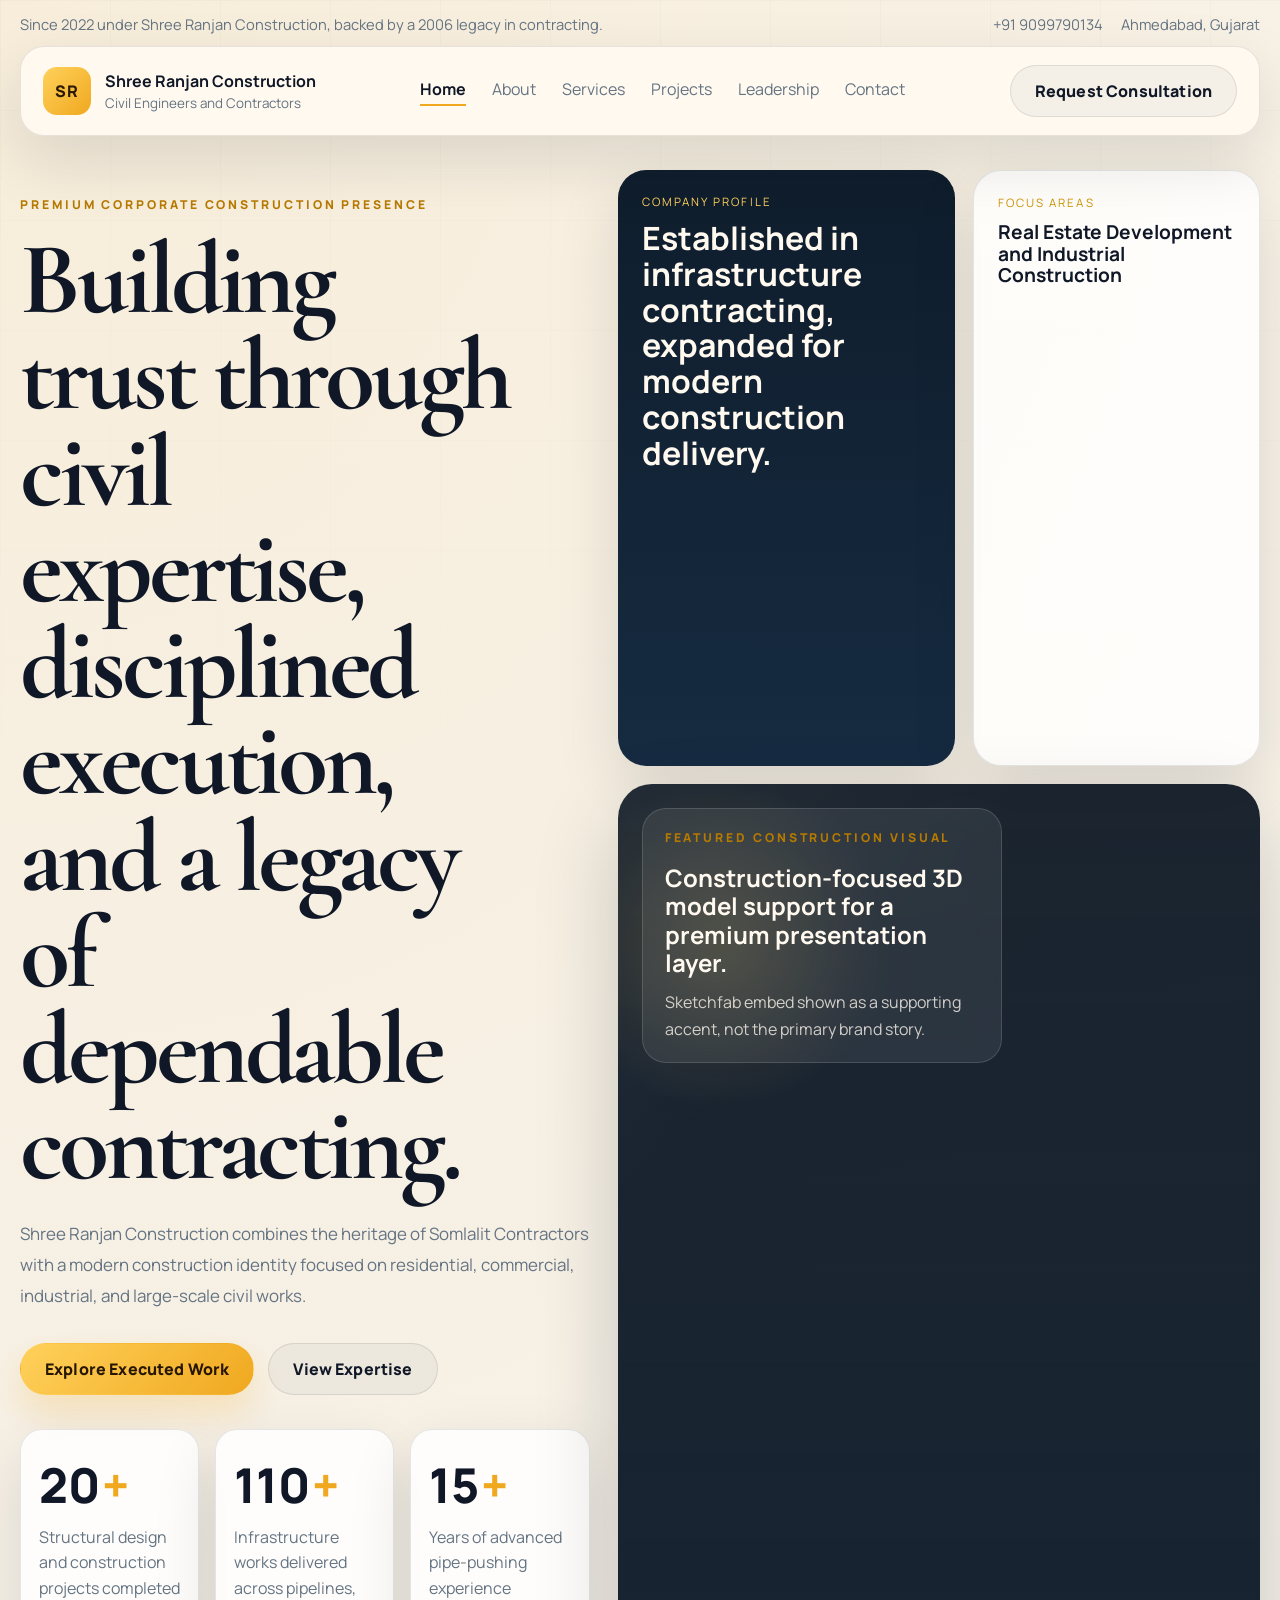
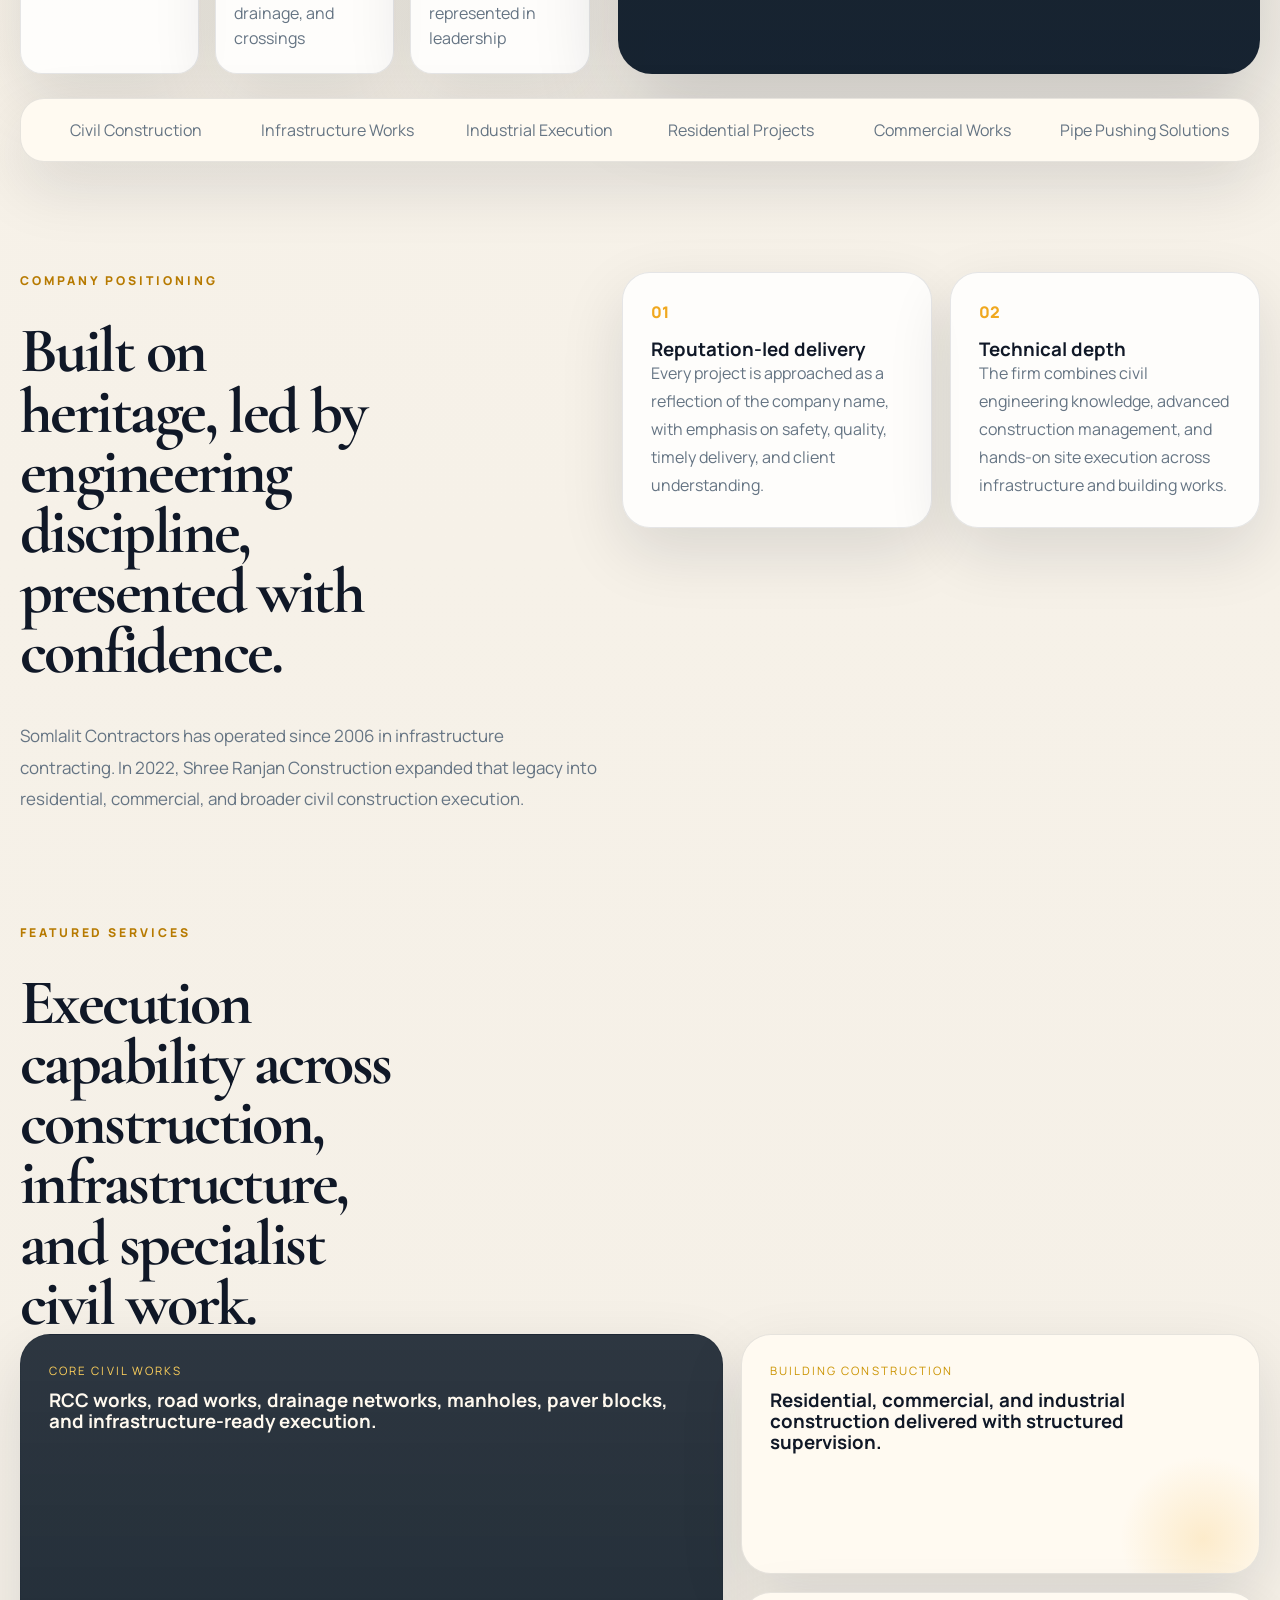
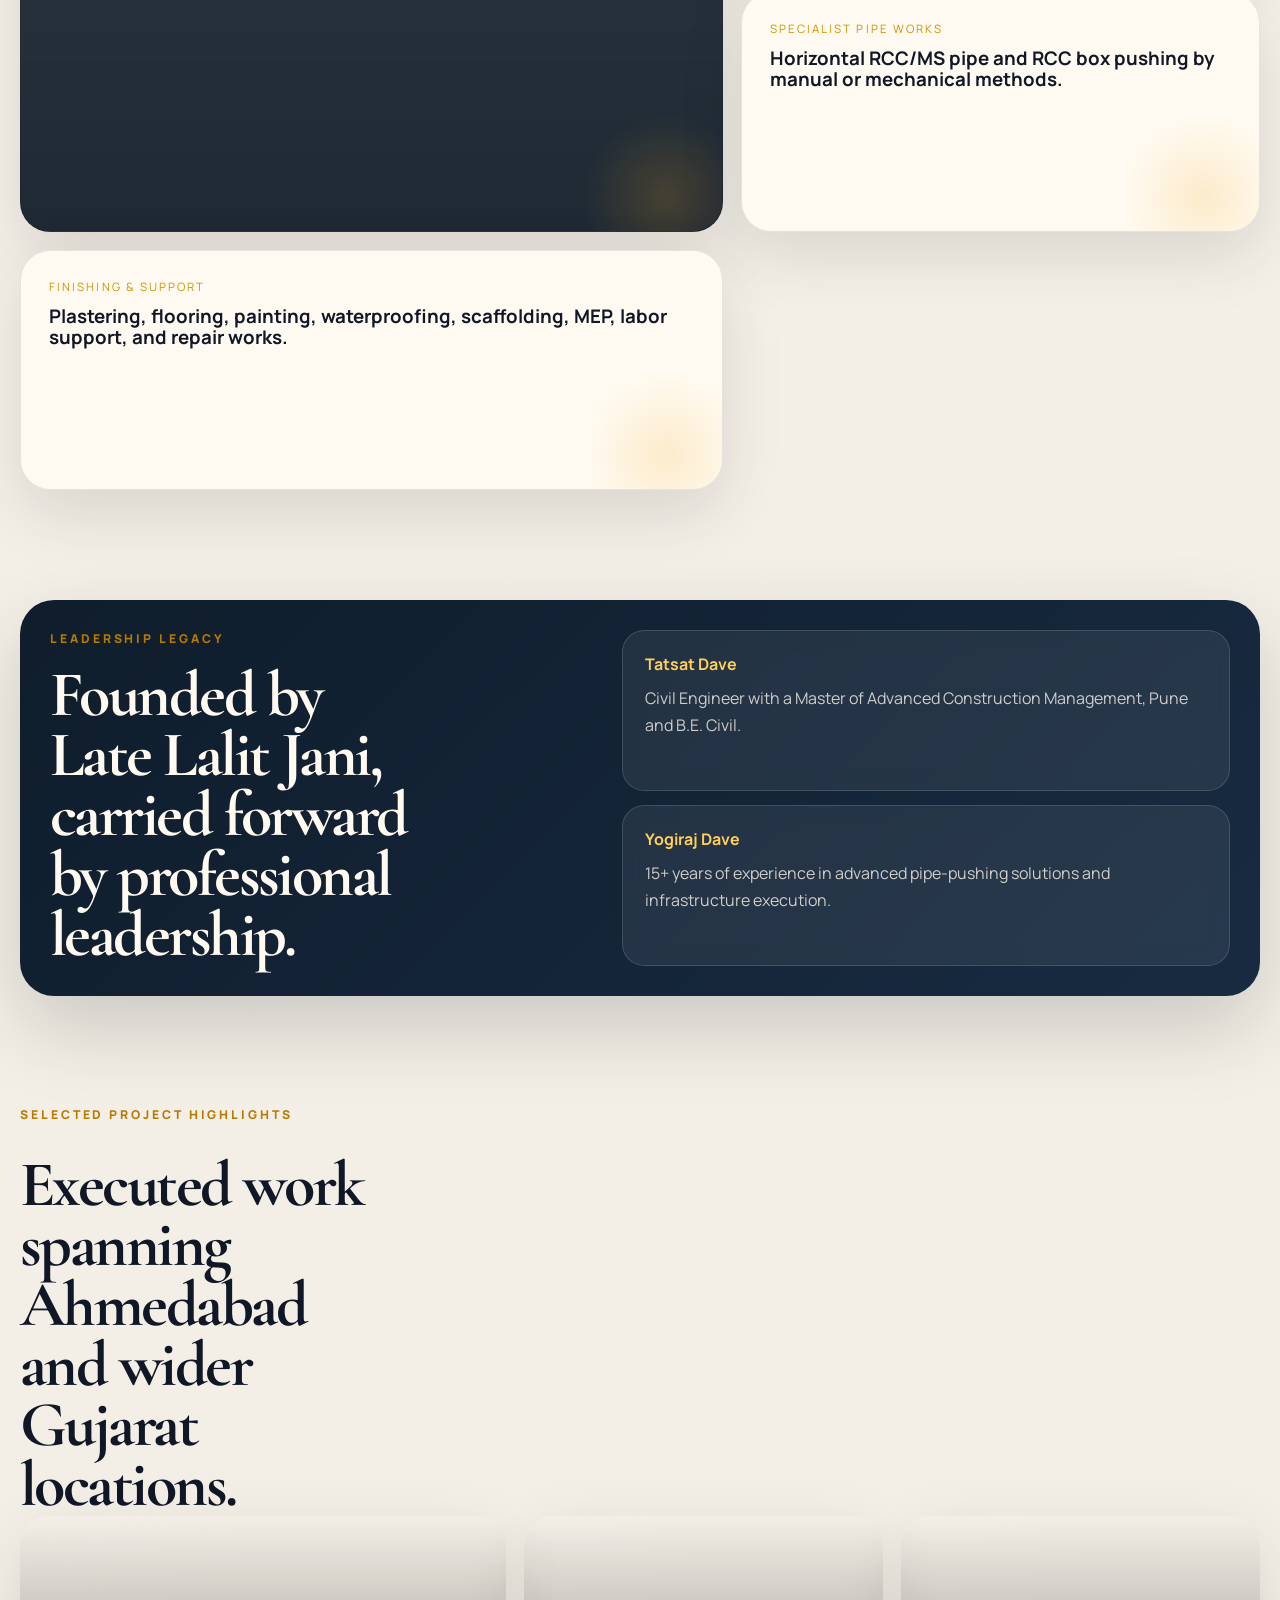
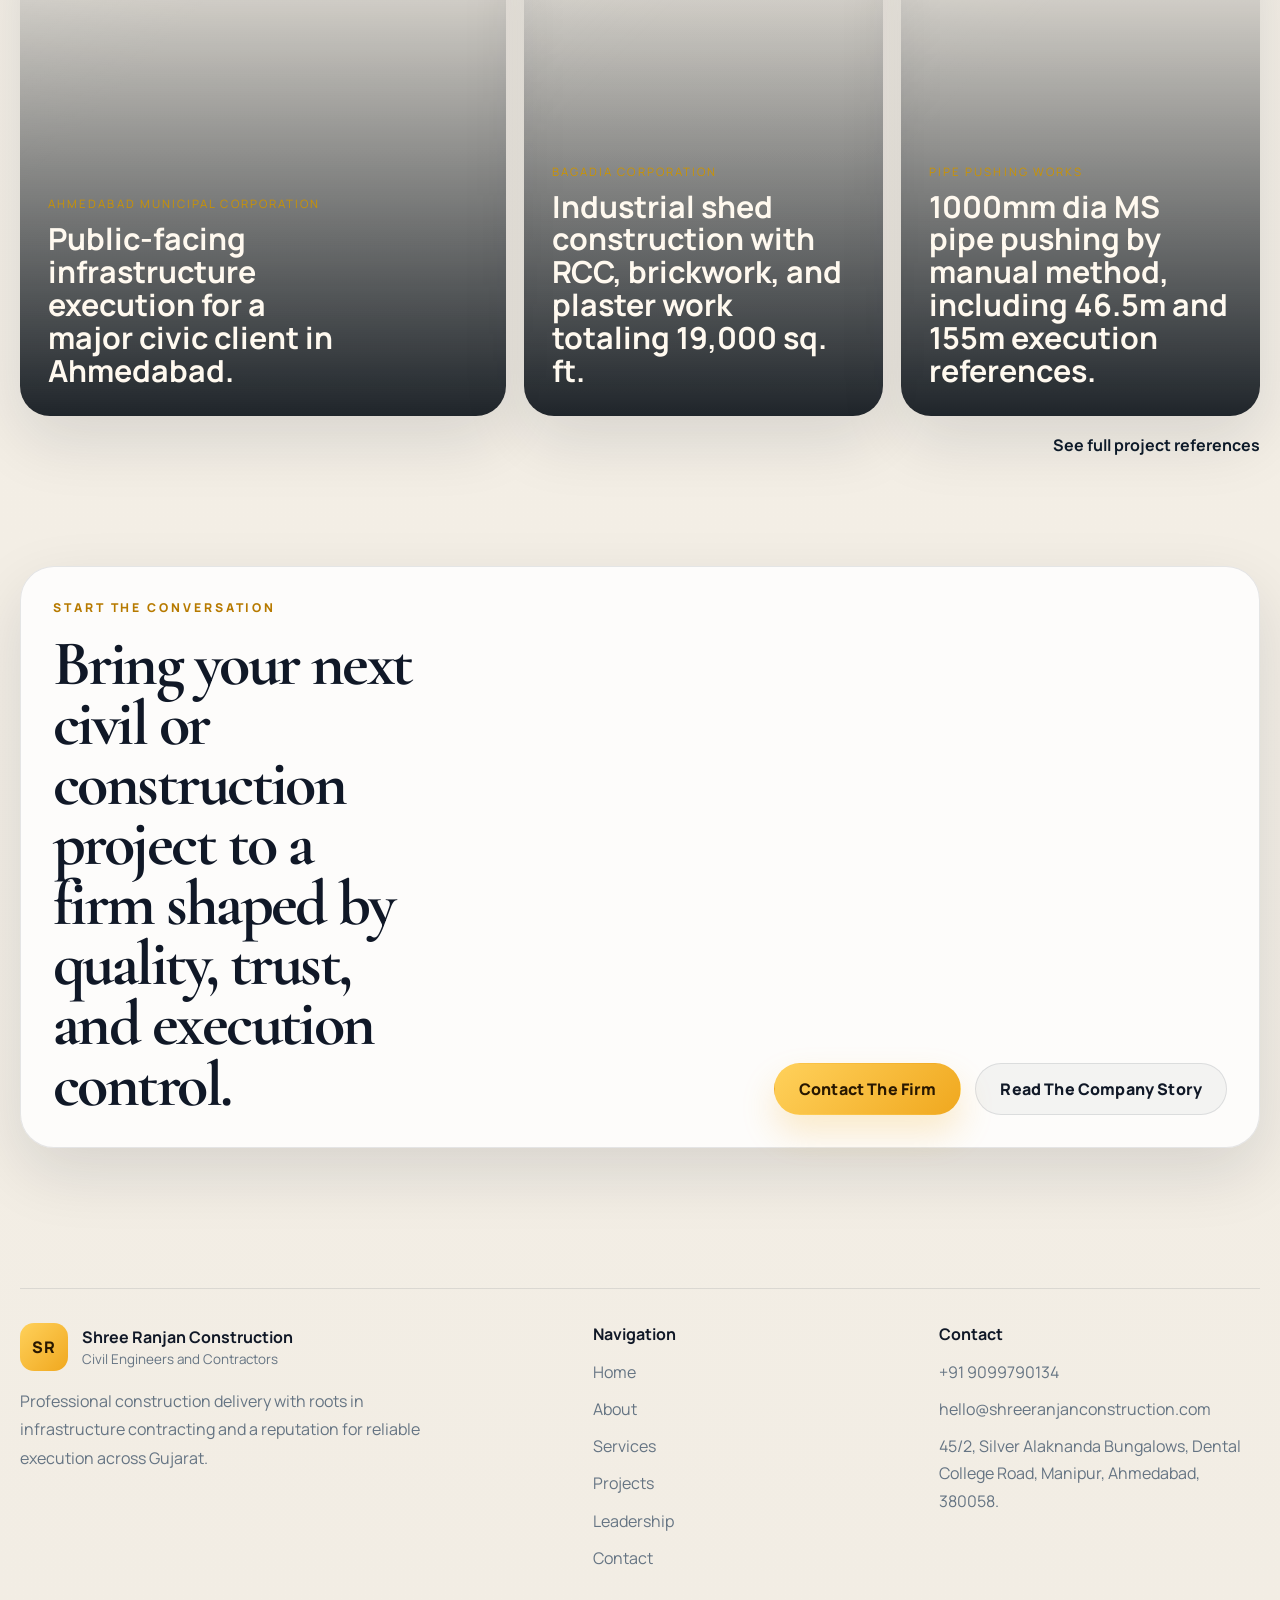
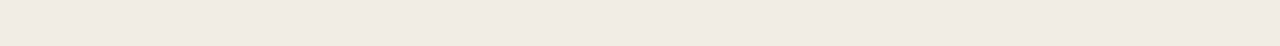
==== index.html @ 6a6f38f8 "first commit" ====
<!DOCTYPE html>
<html lang="en">
  <head>
    <meta charset="UTF-8" />
    <meta name="viewport" content="width=device-width, initial-scale=1.0" />
    <title>Shree Ranjan Construction | Civil Engineers and Contractors</title>
    <meta
      name="description"
      content="Shree Ranjan Construction is a reputation-led civil engineering and contracting firm delivering residential, commercial, industrial, and infrastructure works with quality, discipline, and trust."
    />
    <link rel="preconnect" href="https://fonts.googleapis.com" />
    <link rel="preconnect" href="https://fonts.gstatic.com" crossorigin />
    <link
      href="https://fonts.googleapis.com/css2?family=Manrope:wght@400;500;600;700;800&family=Cormorant+Garamond:wght@500;600;700&display=swap"
      rel="stylesheet"
    />
    <link rel="stylesheet" href="./styles.css" />
  </head>
  <body class="page-home">
    <div class="site-wrap">
      <div class="utility-bar">
        <p>Since 2022 under Shree Ranjan Construction, backed by a 2006 legacy in contracting.</p>
        <div>
          <a href="tel:+919099790134">+91 9099790134</a>
          <span>Ahmedabad, Gujarat</span>
        </div>
      </div>

      <header class="site-header">
        <a class="brand" href="./index.html">
          <span class="brand-mark">SR</span>
          <span class="brand-copy">
            <strong>Shree Ranjan Construction</strong>
            <span>Civil Engineers and Contractors</span>
          </span>
        </a>

        <button class="nav-toggle" type="button" aria-expanded="false" aria-label="Toggle navigation">
          <span></span>
          <span></span>
        </button>

        <nav class="site-nav">
          <a class="is-active" href="./index.html">Home</a>
          <a href="./about.html">About</a>
          <a href="./services.html">Services</a>
          <a href="./projects.html">Projects</a>
          <a href="./leadership.html">Leadership</a>
          <a href="./contact.html">Contact</a>
        </nav>

        <a class="button button-outline desktop-only" href="./contact.html">Request Consultation</a>
      </header>

      <main>
        <section class="hero-home">
          <div class="hero-copy">
            <p class="eyebrow reveal">Premium Corporate Construction Presence</p>
            <h1 class="reveal">
              Building trust through civil expertise, disciplined execution, and
              a legacy of dependable contracting.
            </h1>
            <p class="lead reveal">
              Shree Ranjan Construction combines the heritage of Somlalit
              Contractors with a modern construction identity focused on
              residential, commercial, industrial, and large-scale civil works.
            </p>

            <div class="hero-actions reveal">
              <a class="button" href="./projects.html">Explore Executed Work</a>
              <a class="button button-secondary" href="./services.html">View Expertise</a>
            </div>

            <div class="stat-grid reveal">
              <article>
                <span class="stat-number" data-target="20">0</span>
                <p>Structural design and construction projects completed</p>
              </article>
              <article>
                <span class="stat-number" data-target="110">0</span>
                <p>Infrastructure works delivered across pipelines, drainage, and crossings</p>
              </article>
              <article>
                <span class="stat-number" data-target="15">0</span>
                <p>Years of advanced pipe-pushing experience represented in leadership</p>
              </article>
            </div>
          </div>

          <div class="hero-stage reveal">
            <div class="hero-stage-top">
              <article class="glass-card hero-note">
                <p>Company Profile</p>
                <h2>Established in infrastructure contracting, expanded for modern construction delivery.</h2>
              </article>
              <article class="glass-card mini-note">
                <p>Focus Areas</p>
                <h3>Real Estate Development and Industrial Construction</h3>
              </article>
            </div>

            <div class="model-stage">
              <iframe
                class="model-embed"
                title="Voxel Construction Pack by SHUBBAK on Sketchfab"
                src="https://sketchfab.com/models/6d0e3e64df6b4ccfa4ad1ef0d7c91f0f/embed?autostart=1&ui_infos=0&ui_controls=1&ui_watermark=0"
                loading="lazy"
                allow="autoplay; fullscreen; xr-spatial-tracking"
                allowfullscreen
              ></iframe>

              <div class="model-caption">
                <p class="eyebrow">Featured Construction Visual</p>
                <h3>Construction-focused 3D model support for a premium presentation layer.</h3>
                <span>Sketchfab embed shown as a supporting accent, not the primary brand story.</span>
              </div>
            </div>
          </div>
        </section>

        <section class="marquee-strip reveal">
          <p>Civil Construction</p>
          <p>Infrastructure Works</p>
          <p>Industrial Execution</p>
          <p>Residential Projects</p>
          <p>Commercial Works</p>
          <p>Pipe Pushing Solutions</p>
        </section>

        <section class="section two-column-grid">
          <div class="section-heading reveal">
            <p class="eyebrow">Company Positioning</p>
            <h2>Built on heritage, led by engineering discipline, presented with confidence.</h2>
            <p class="section-copy">
              Somlalit Contractors has operated since 2006 in infrastructure
              contracting. In 2022, Shree Ranjan Construction expanded that
              legacy into residential, commercial, and broader civil
              construction execution.
            </p>
          </div>

          <div class="card-stack">
            <article class="feature-card reveal">
              <span>01</span>
              <h3>Reputation-led delivery</h3>
              <p>
                Every project is approached as a reflection of the company name,
                with emphasis on safety, quality, timely delivery, and client
                understanding.
              </p>
            </article>
            <article class="feature-card reveal">
              <span>02</span>
              <h3>Technical depth</h3>
              <p>
                The firm combines civil engineering knowledge, advanced
                construction management, and hands-on site execution across
                infrastructure and building works.
              </p>
            </article>
          </div>
        </section>

        <section class="section">
          <div class="section-heading reveal">
            <p class="eyebrow">Featured Services</p>
            <h2>Execution capability across construction, infrastructure, and specialist civil work.</h2>
          </div>

          <div class="service-showcase">
            <article class="service-panel service-panel-large reveal">
              <p>Core Civil Works</p>
              <h3>RCC works, road works, drainage networks, manholes, paver blocks, and infrastructure-ready execution.</h3>
            </article>
            <article class="service-panel reveal">
              <p>Building Construction</p>
              <h3>Residential, commercial, and industrial construction delivered with structured supervision.</h3>
            </article>
            <article class="service-panel reveal">
              <p>Specialist Pipe Works</p>
              <h3>Horizontal RCC/MS pipe and RCC box pushing by manual or mechanical methods.</h3>
            </article>
            <article class="service-panel reveal">
              <p>Finishing & Support</p>
              <h3>Plastering, flooring, painting, waterproofing, scaffolding, MEP, labor support, and repair works.</h3>
            </article>
          </div>
        </section>

        <section class="section dark-band">
          <div class="dark-band-inner reveal">
            <div>
              <p class="eyebrow">Leadership Legacy</p>
              <h2>Founded by Late Lalit Jani, carried forward by professional leadership.</h2>
            </div>
            <div class="leadership-capsule">
              <article>
                <strong>Tatsat Dave</strong>
                <span>Civil Engineer with a Master of Advanced Construction Management, Pune and B.E. Civil.</span>
              </article>
              <article>
                <strong>Yogiraj Dave</strong>
                <span>15+ years of experience in advanced pipe-pushing solutions and infrastructure execution.</span>
              </article>
            </div>
          </div>
        </section>

        <section class="section">
          <div class="section-heading reveal">
            <p class="eyebrow">Selected Project Highlights</p>
            <h2>Executed work spanning Ahmedabad and wider Gujarat locations.</h2>
          </div>

          <div class="project-grid">
            <article class="project-card project-card-large reveal">
              <div class="project-copy">
                <p>Ahmedabad Municipal Corporation</p>
                <h3>Public-facing infrastructure execution for a major civic client in Ahmedabad.</h3>
              </div>
            </article>
            <article class="project-card reveal">
              <div class="project-copy">
                <p>Bagadia Corporation</p>
                <h3>Industrial shed construction with RCC, brickwork, and plaster work totaling 19,000 sq. ft.</h3>
              </div>
            </article>
            <article class="project-card reveal">
              <div class="project-copy">
                <p>Pipe Pushing Works</p>
                <h3>1000mm dia MS pipe pushing by manual method, including 46.5m and 155m execution references.</h3>
              </div>
            </article>
          </div>

          <div class="text-link-row reveal">
            <a href="./projects.html">See full project references</a>
          </div>
        </section>

        <section class="section final-cta">
          <div class="cta-panel reveal">
            <div>
              <p class="eyebrow">Start The Conversation</p>
              <h2>Bring your next civil or construction project to a firm shaped by quality, trust, and execution control.</h2>
            </div>
            <div class="cta-actions">
              <a class="button" href="./contact.html">Contact The Firm</a>
              <a class="button button-secondary" href="./about.html">Read The Company Story</a>
            </div>
          </div>
        </section>
      </main>

      <footer class="site-footer">
        <div class="footer-brand">
          <a class="brand" href="./index.html">
            <span class="brand-mark">SR</span>
            <span class="brand-copy">
              <strong>Shree Ranjan Construction</strong>
              <span>Civil Engineers and Contractors</span>
            </span>
          </a>
          <p>
            Professional construction delivery with roots in infrastructure
            contracting and a reputation for reliable execution across Gujarat.
          </p>
        </div>

        <div class="footer-links">
          <div>
            <h3>Navigation</h3>
            <a href="./index.html">Home</a>
            <a href="./about.html">About</a>
            <a href="./services.html">Services</a>
            <a href="./projects.html">Projects</a>
            <a href="./leadership.html">Leadership</a>
            <a href="./contact.html">Contact</a>
          </div>
          <div>
            <h3>Contact</h3>
            <a href="tel:+919099790134">+91 9099790134</a>
            <a href="mailto:hello@shreeranjanconstruction.com">hello@shreeranjanconstruction.com</a>
            <p>45/2, Silver Alaknanda Bungalows, Dental College Road, Manipur, Ahmedabad, 380058.</p>
          </div>
        </div>
      </footer>
    </div>

    <script src="./script.js"></script>
  </body>
</html>
---- styles.css ----
:root {
  --sand: #f4efe6;
  --paper: #fffaf1;
  --navy: #0d1a29;
  --navy-soft: #172b41;
  --ink: #101827;
  --muted: #657483;
  --gold: #f0a81f;
  --gold-soft: #ffd15b;
  --line: rgba(16, 24, 39, 0.1);
  --white-line: rgba(255, 255, 255, 0.14);
  --shadow: 0 24px 64px rgba(13, 26, 41, 0.12);
  --radius-xl: 34px;
  --radius-lg: 26px;
  --radius-md: 20px;
  --max-width: 1280px;
}

* {
  box-sizing: border-box;
}

html {
  scroll-behavior: smooth;
}

body {
  margin: 0;
  font-family: "Manrope", "Avenir Next", "Segoe UI", sans-serif;
  color: var(--ink);
  background:
    radial-gradient(circle at top left, rgba(240, 168, 31, 0.08), transparent 28%),
    linear-gradient(180deg, #f8f3ea 0%, #f2ede4 100%);
}

body::before {
  content: "";
  position: fixed;
  inset: 0;
  background-image:
    linear-gradient(rgba(13, 26, 41, 0.024) 1px, transparent 1px),
    linear-gradient(90deg, rgba(13, 26, 41, 0.024) 1px, transparent 1px);
  background-size: 110px 110px;
  pointer-events: none;
  mask-image: linear-gradient(180deg, rgba(0, 0, 0, 0.82), transparent 92%);
}

a {
  color: inherit;
  text-decoration: none;
}

.site-wrap {
  width: min(calc(100% - 40px), var(--max-width));
  margin: 0 auto;
  padding-bottom: 64px;
}

.utility-bar {
  display: flex;
  align-items: center;
  justify-content: space-between;
  gap: 18px;
  padding: 14px 0 12px;
  color: var(--muted);
  font-size: 0.92rem;
}

.utility-bar p,
.utility-bar span,
.utility-bar a {
  margin: 0;
}

.utility-bar div {
  display: flex;
  gap: 18px;
  flex-wrap: wrap;
}

.site-header {
  position: sticky;
  top: 18px;
  z-index: 20;
  display: flex;
  align-items: center;
  gap: 20px;
  justify-content: space-between;
  padding: 18px 22px;
  border: 1px solid var(--line);
  border-radius: 24px;
  background: rgba(255, 250, 241, 0.9);
  backdrop-filter: blur(18px);
  box-shadow: var(--shadow);
}

.brand {
  display: inline-flex;
  align-items: center;
  gap: 14px;
}

.brand-mark {
  display: grid;
  place-items: center;
  width: 48px;
  height: 48px;
  border-radius: 14px;
  background: linear-gradient(135deg, var(--gold-soft), var(--gold));
  color: #2a1800;
  font-weight: 800;
  letter-spacing: 0.08em;
}

.brand-copy {
  display: flex;
  flex-direction: column;
  gap: 2px;
  color: var(--muted);
  font-size: 0.84rem;
}

.brand-copy strong {
  color: var(--ink);
  font-size: 1rem;
}

.site-nav {
  display: flex;
  align-items: center;
  gap: 26px;
  color: var(--muted);
}

.site-nav a {
  position: relative;
  padding-bottom: 4px;
}

.site-nav a::after {
  content: "";
  position: absolute;
  left: 0;
  bottom: -2px;
  width: 100%;
  height: 2px;
  background: var(--gold);
  transform: scaleX(0);
  transform-origin: left;
  transition: transform 220ms ease;
}

.site-nav a:hover::after,
.site-nav a.is-active::after {
  transform: scaleX(1);
}

.site-nav a.is-active {
  color: var(--ink);
  font-weight: 700;
}

.nav-toggle {
  display: none;
  width: 46px;
  height: 46px;
  padding: 0;
  border: 1px solid var(--line);
  border-radius: 12px;
  background: rgba(13, 26, 41, 0.03);
  align-items: center;
  justify-content: center;
  flex-direction: column;
  gap: 5px;
}

.nav-toggle span {
  width: 18px;
  height: 2px;
  background: var(--ink);
  display: block;
}

.button {
  display: inline-flex;
  align-items: center;
  justify-content: center;
  min-height: 52px;
  padding: 0 24px;
  border-radius: 999px;
  border: 1px solid transparent;
  background: linear-gradient(135deg, var(--gold-soft), var(--gold));
  color: #281700;
  font-weight: 800;
  letter-spacing: 0.01em;
  transition:
    transform 220ms ease,
    box-shadow 220ms ease;
  box-shadow: 0 18px 34px rgba(240, 168, 31, 0.22);
}

.button:hover {
  transform: translateY(-2px);
}

.button-secondary,
.button-outline {
  background: rgba(13, 26, 41, 0.04);
  color: var(--ink);
  border-color: var(--line);
  box-shadow: none;
}

.desktop-only {
  display: inline-flex;
}

.hero-home {
  display: grid;
  grid-template-columns: minmax(0, 0.94fr) minmax(380px, 1.06fr);
  gap: 28px;
  padding-top: 34px;
  align-items: stretch;
}

.hero-copy,
.page-hero {
  padding-top: 26px;
}

.eyebrow {
  margin: 0 0 18px;
  color: #b77a00;
  text-transform: uppercase;
  letter-spacing: 0.24em;
  font-size: 0.76rem;
  font-weight: 800;
}

.hero-copy h1,
.page-hero h1,
.section-heading h2,
.dark-band-inner h2,
.cta-panel h2 {
  margin: 0;
  font-family: "Cormorant Garamond", Georgia, serif;
  line-height: 0.94;
  letter-spacing: -0.04em;
}

.hero-copy h1 {
  max-width: 10ch;
  font-size: clamp(4rem, 8vw, 7rem);
}

.page-hero h1 {
  max-width: 12ch;
  font-size: clamp(3.4rem, 6vw, 5.6rem);
}

.lead,
.section-copy {
  margin: 24px 0 0;
  max-width: 58ch;
  color: var(--muted);
  font-size: 1.06rem;
  line-height: 1.84;
}

.hero-actions,
.cta-actions {
  display: flex;
  gap: 14px;
  flex-wrap: wrap;
  margin-top: 32px;
}

.stat-grid {
  display: grid;
  grid-template-columns: repeat(3, minmax(0, 1fr));
  gap: 16px;
  margin-top: 34px;
}

.stat-grid article,
.feature-card,
.service-category,
.reference-card,
.matrix-card,
.leader-card,
.contact-card,
.overview-panel,
.cta-panel {
  background: rgba(255, 255, 255, 0.82);
  border: 1px solid var(--line);
  box-shadow: var(--shadow);
}

.stat-grid article {
  padding: 22px 18px;
  border-radius: 22px;
}

.stat-number {
  display: inline-flex;
  align-items: baseline;
  font-size: clamp(2rem, 4vw, 3rem);
  font-weight: 800;
}

.stat-number::after {
  content: "+";
  margin-left: 2px;
  color: var(--gold);
}

.stat-grid p {
  margin: 8px 0 0;
  color: var(--muted);
  line-height: 1.58;
}

.hero-stage {
  display: grid;
  gap: 18px;
}

.hero-stage-top {
  display: grid;
  grid-template-columns: minmax(0, 1.08fr) minmax(220px, 0.92fr);
  gap: 18px;
}

.glass-card,
.mini-note {
  padding: 24px;
  border-radius: 28px;
  box-shadow: var(--shadow);
}

.hero-note {
  background: linear-gradient(180deg, #0f1d2c, #162b41);
  color: #fff9ef;
}

.mini-note {
  background: rgba(255, 255, 255, 0.82);
  border: 1px solid var(--line);
}

.glass-card p,
.mini-note p,
.project-copy p,
.service-panel p,
.service-category p,
.reference-card p,
.contact-card p,
.leader-card p {
  margin: 0 0 12px;
  color: #cb9300;
  text-transform: uppercase;
  letter-spacing: 0.18em;
  font-size: 0.72rem;
}

.hero-note p {
  color: var(--gold-soft);
}

.hero-note h2,
.mini-note h3,
.service-panel h3,
.feature-card h3,
.reference-card h3,
.leader-card h3,
.contact-card h3 {
  margin: 0;
  line-height: 1.12;
}

.hero-note h2 {
  font-size: 2rem;
}

.mini-note h3 {
  font-size: 1.2rem;
}

.model-stage {
  position: relative;
  min-height: 620px;
  border-radius: 34px;
  overflow: hidden;
  background:
    linear-gradient(180deg, rgba(8, 19, 31, 0.92), rgba(13, 26, 41, 0.96)),
    url("https://images.unsplash.com/photo-1517581177682-a085bb7ffb15?auto=format&fit=crop&w=1800&q=80");
  background-size: cover;
  background-position: center;
  box-shadow: 0 34px 84px rgba(13, 26, 41, 0.2);
}

.model-stage::before {
  content: "";
  position: absolute;
  inset: 0;
  background:
    radial-gradient(circle at 16% 18%, rgba(255, 209, 91, 0.16), transparent 18%),
    linear-gradient(135deg, rgba(255, 255, 255, 0.04), transparent 28%);
  pointer-events: none;
}

.model-embed {
  position: absolute;
  inset: 0;
  width: 100%;
  height: 100%;
  display: block;
  border: 0;
}

.model-caption {
  position: absolute;
  left: 24px;
  top: 24px;
  z-index: 1;
  max-width: 360px;
  padding: 20px 22px;
  border-radius: 24px;
  background: rgba(255, 255, 255, 0.08);
  border: 1px solid var(--white-line);
  backdrop-filter: blur(12px);
  color: #fff9ef;
}

.model-caption h3 {
  margin: 0;
  font-size: 1.5rem;
  line-height: 1.18;
}

.model-caption span {
  display: block;
  margin-top: 12px;
  color: rgba(255, 249, 239, 0.78);
  line-height: 1.65;
}

.marquee-strip {
  display: grid;
  grid-template-columns: repeat(6, minmax(0, 1fr));
  gap: 16px;
  margin-top: 24px;
  padding: 20px 22px;
  background: var(--paper);
  border: 1px solid var(--line);
  border-radius: 24px;
  box-shadow: var(--shadow);
}

.marquee-strip p {
  margin: 0;
  color: var(--muted);
  text-align: center;
  white-space: nowrap;
}

.section {
  padding-top: 110px;
}

.two-column-grid,
.split-section {
  display: grid;
  grid-template-columns: minmax(0, 0.95fr) minmax(0, 1.05fr);
  gap: 24px;
  align-items: start;
}

.section-heading {
  display: grid;
  gap: 14px;
}

.section-heading h2,
.dark-band-inner h2,
.cta-panel h2 {
  max-width: 12ch;
  font-size: clamp(2.9rem, 5vw, 5rem);
}

.card-stack,
.value-grid,
.service-showcase,
.reference-grid,
.matrix-grid,
.leadership-grid,
.contact-grid {
  display: grid;
  gap: 18px;
}

.card-stack {
  grid-template-columns: repeat(2, minmax(0, 1fr));
}

.feature-card {
  padding: 28px;
  border-radius: 28px;
}

.feature-card span {
  display: inline-flex;
  margin-bottom: 16px;
  color: var(--gold);
  font-weight: 800;
}

.feature-card p,
.leader-card span,
.contact-card span,
.reference-card span,
.matrix-card span {
  margin: 0;
  color: var(--muted);
  line-height: 1.74;
}

.service-showcase {
  grid-template-columns: 1.15fr 0.85fr;
}

.service-panel {
  min-height: 240px;
  padding: 28px;
  border-radius: 30px;
  position: relative;
  overflow: hidden;
  background: var(--paper);
  border: 1px solid var(--line);
  box-shadow: var(--shadow);
}

.service-panel::before {
  content: "";
  position: absolute;
  inset: auto -34px -56px auto;
  width: 180px;
  height: 180px;
  border-radius: 50%;
  background: radial-gradient(circle, rgba(240, 168, 31, 0.18), transparent 65%);
}

.service-panel-large {
  min-height: 320px;
  background:
    linear-gradient(180deg, rgba(12, 24, 37, 0.86), rgba(12, 24, 37, 0.92)),
    url("https://images.unsplash.com/photo-1541976590-713941681591?auto=format&fit=crop&w=1600&q=80");
  background-size: cover;
  background-position: center;
  color: #fff9ef;
  grid-row: span 2;
}

.service-panel-large p {
  color: var(--gold-soft);
}

.service-panel-large h3 {
  color: #fff9ef;
}

.dark-band {
  position: relative;
}

.dark-band-inner {
  display: grid;
  grid-template-columns: minmax(0, 0.95fr) minmax(0, 1.05fr);
  gap: 22px;
  padding: 30px;
  border-radius: 34px;
  background:
    linear-gradient(135deg, #0f1d2c, #182b41),
    radial-gradient(circle at 20% 20%, rgba(255, 209, 91, 0.12), transparent 22%);
  color: #fff9ef;
  box-shadow: 0 32px 80px rgba(13, 26, 41, 0.18);
}

.leadership-capsule {
  display: grid;
  gap: 14px;
}

.leadership-capsule article {
  padding: 22px;
  border-radius: 22px;
  background: rgba(255, 255, 255, 0.07);
  border: 1px solid var(--white-line);
  backdrop-filter: blur(10px);
}

.leadership-capsule strong {
  display: block;
  margin-bottom: 10px;
  color: var(--gold-soft);
}

.leadership-capsule span {
  color: rgba(255, 249, 239, 0.78);
  line-height: 1.72;
}

.project-grid {
  display: grid;
  grid-template-columns: 1.15fr 0.85fr 0.85fr;
  gap: 18px;
}

.project-card {
  position: relative;
  min-height: 500px;
  padding: 28px;
  display: flex;
  align-items: end;
  border-radius: 30px;
  overflow: hidden;
  isolation: isolate;
  box-shadow: var(--shadow);
}

.project-card::before {
  content: "";
  position: absolute;
  inset: 0;
  background:
    linear-gradient(180deg, transparent, rgba(8, 15, 22, 0.9)),
    linear-gradient(135deg, rgba(255, 255, 255, 0.08), transparent 28%);
  z-index: -1;
}

.project-card::after {
  content: "";
  position: absolute;
  inset: 0;
  background-size: cover;
  background-position: center;
  transform: scale(1.05);
  transition: transform 500ms ease;
  z-index: -2;
}

.project-card:hover::after {
  transform: scale(1.12);
}

.project-card-large::after {
  background-image: url("https://images.unsplash.com/photo-1511818966892-d7d671e672a2?auto=format&fit=crop&w=1400&q=80");
}

.project-grid article:nth-child(2)::after {
  background-image: url("https://images.unsplash.com/photo-1541888946425-d81bb19240f5?auto=format&fit=crop&w=1200&q=80");
}

.project-grid article:nth-child(3)::after {
  background-image: url("https://images.unsplash.com/photo-1504307651254-35680f356dfd?auto=format&fit=crop&w=1200&q=80");
}

.project-copy h3 {
  margin: 0;
  max-width: 15ch;
  color: #fff9ef;
  font-size: 1.9rem;
  line-height: 1.08;
}

.text-link-row {
  display: flex;
  justify-content: flex-end;
  margin-top: 18px;
}

.text-link-row a {
  color: var(--navy);
  font-weight: 700;
}

.final-cta {
  padding-bottom: 30px;
}

.cta-panel {
  display: flex;
  align-items: end;
  justify-content: space-between;
  gap: 24px;
  padding: 32px;
  border-radius: 34px;
}

.page-hero {
  padding-top: 42px;
}

.overview-panel {
  display: grid;
  gap: 16px;
  padding: 28px;
  border-radius: 28px;
}

.overview-panel article {
  padding: 18px 0;
  border-top: 1px solid var(--line);
}

.overview-panel article:first-child {
  border-top: 0;
  padding-top: 0;
}

.overview-panel strong,
.matrix-card strong {
  display: block;
  margin-bottom: 8px;
  color: var(--navy);
  font-size: 1.05rem;
}

.value-grid,
.service-category-grid,
.reference-grid,
.matrix-grid {
  grid-template-columns: repeat(2, minmax(0, 1fr));
}

.service-category {
  padding: 28px;
  border-radius: 28px;
}

.service-category ul,
.leader-card ul {
  margin: 0;
  padding-left: 18px;
  color: var(--muted);
  line-height: 1.8;
}

.reference-card,
.matrix-card,
.leader-card,
.contact-card {
  padding: 26px;
  border-radius: 26px;
}

.leader-card ul {
  margin-top: 14px;
}

.leader-card span {
  display: block;
  margin-bottom: 10px;
}

.contact-grid {
  grid-template-columns: repeat(3, minmax(0, 1fr));
}

.contact-card h3 a {
  color: var(--navy);
}

.site-footer {
  display: grid;
  grid-template-columns: minmax(0, 0.9fr) minmax(0, 1.1fr);
  gap: 28px;
  margin-top: 110px;
  padding: 34px 0 0;
  border-top: 1px solid var(--line);
}

.footer-brand p {
  max-width: 44ch;
  color: var(--muted);
  line-height: 1.78;
}

.footer-links {
  display: grid;
  grid-template-columns: repeat(2, minmax(0, 1fr));
  gap: 24px;
}

.footer-links h3 {
  margin: 0 0 14px;
  font-size: 1rem;
}

.footer-links a,
.footer-links p {
  display: block;
  margin: 0 0 10px;
  color: var(--muted);
  line-height: 1.7;
}

.reveal {
  opacity: 0;
  transform: translateY(34px);
  transition:
    opacity 700ms ease,
    transform 700ms ease;
}

.reveal.is-visible {
  opacity: 1;
  transform: translateY(0);
}

.glass-card,
.stat-grid article,
.feature-card,
.service-panel,
.reference-card,
.matrix-card,
.leader-card,
.contact-card,
.cta-panel,
.service-category,
.overview-panel {
  transition:
    transform 260ms ease,
    border-color 260ms ease,
    box-shadow 260ms ease;
}

.glass-card:hover,
.stat-grid article:hover,
.feature-card:hover,
.service-panel:hover,
.reference-card:hover,
.matrix-card:hover,
.leader-card:hover,
.contact-card:hover,
.cta-panel:hover,
.service-category:hover,
.overview-panel:hover {
  transform: translateY(-6px);
}

@media (max-width: 1180px) {
  .hero-home,
  .two-column-grid,
  .split-section,
  .dark-band-inner,
  .site-footer,
  .project-grid,
  .service-showcase,
  .card-stack,
  .contact-grid,
  .value-grid,
  .service-category-grid,
  .reference-grid,
  .matrix-grid {
    grid-template-columns: 1fr;
  }

  .project-card,
  .service-panel-large {
    min-height: 320px;
  }

  .stat-grid {
    grid-template-columns: 1fr;
  }
}

@media (max-width: 900px) {
  .site-wrap {
    width: min(calc(100% - 24px), var(--max-width));
  }

  .utility-bar {
    flex-direction: column;
    align-items: flex-start;
  }

  .site-header {
    flex-wrap: wrap;
  }

  .nav-toggle {
    display: inline-flex;
    margin-left: auto;
  }

  .desktop-only {
    display: none;
  }

  .site-nav {
    display: none;
    width: 100%;
    order: 4;
    flex-direction: column;
    align-items: flex-start;
    padding-top: 12px;
  }

  .site-header.is-open .site-nav {
    display: flex;
  }

  .hero-copy h1,
  .page-hero h1 {
    max-width: 100%;
    font-size: clamp(3.2rem, 14vw, 5.4rem);
  }

  .hero-actions,
  .cta-actions {
    flex-direction: column;
    align-items: stretch;
  }

  .model-stage {
    min-height: 460px;
  }

  .model-caption {
    max-width: none;
    right: 24px;
  }

  .marquee-strip {
    grid-template-columns: repeat(2, minmax(0, 1fr));
  }

  .cta-panel {
    flex-direction: column;
    align-items: stretch;
  }

  .footer-links {
    grid-template-columns: 1fr;
  }
}

@media (prefers-reduced-motion: reduce) {
  html {
    scroll-behavior: auto;
  }

  *,
  *::before,
  *::after {
    animation: none !important;
    transition: none !important;
  }

  .reveal {
    opacity: 1;
    transform: none;
  }
}
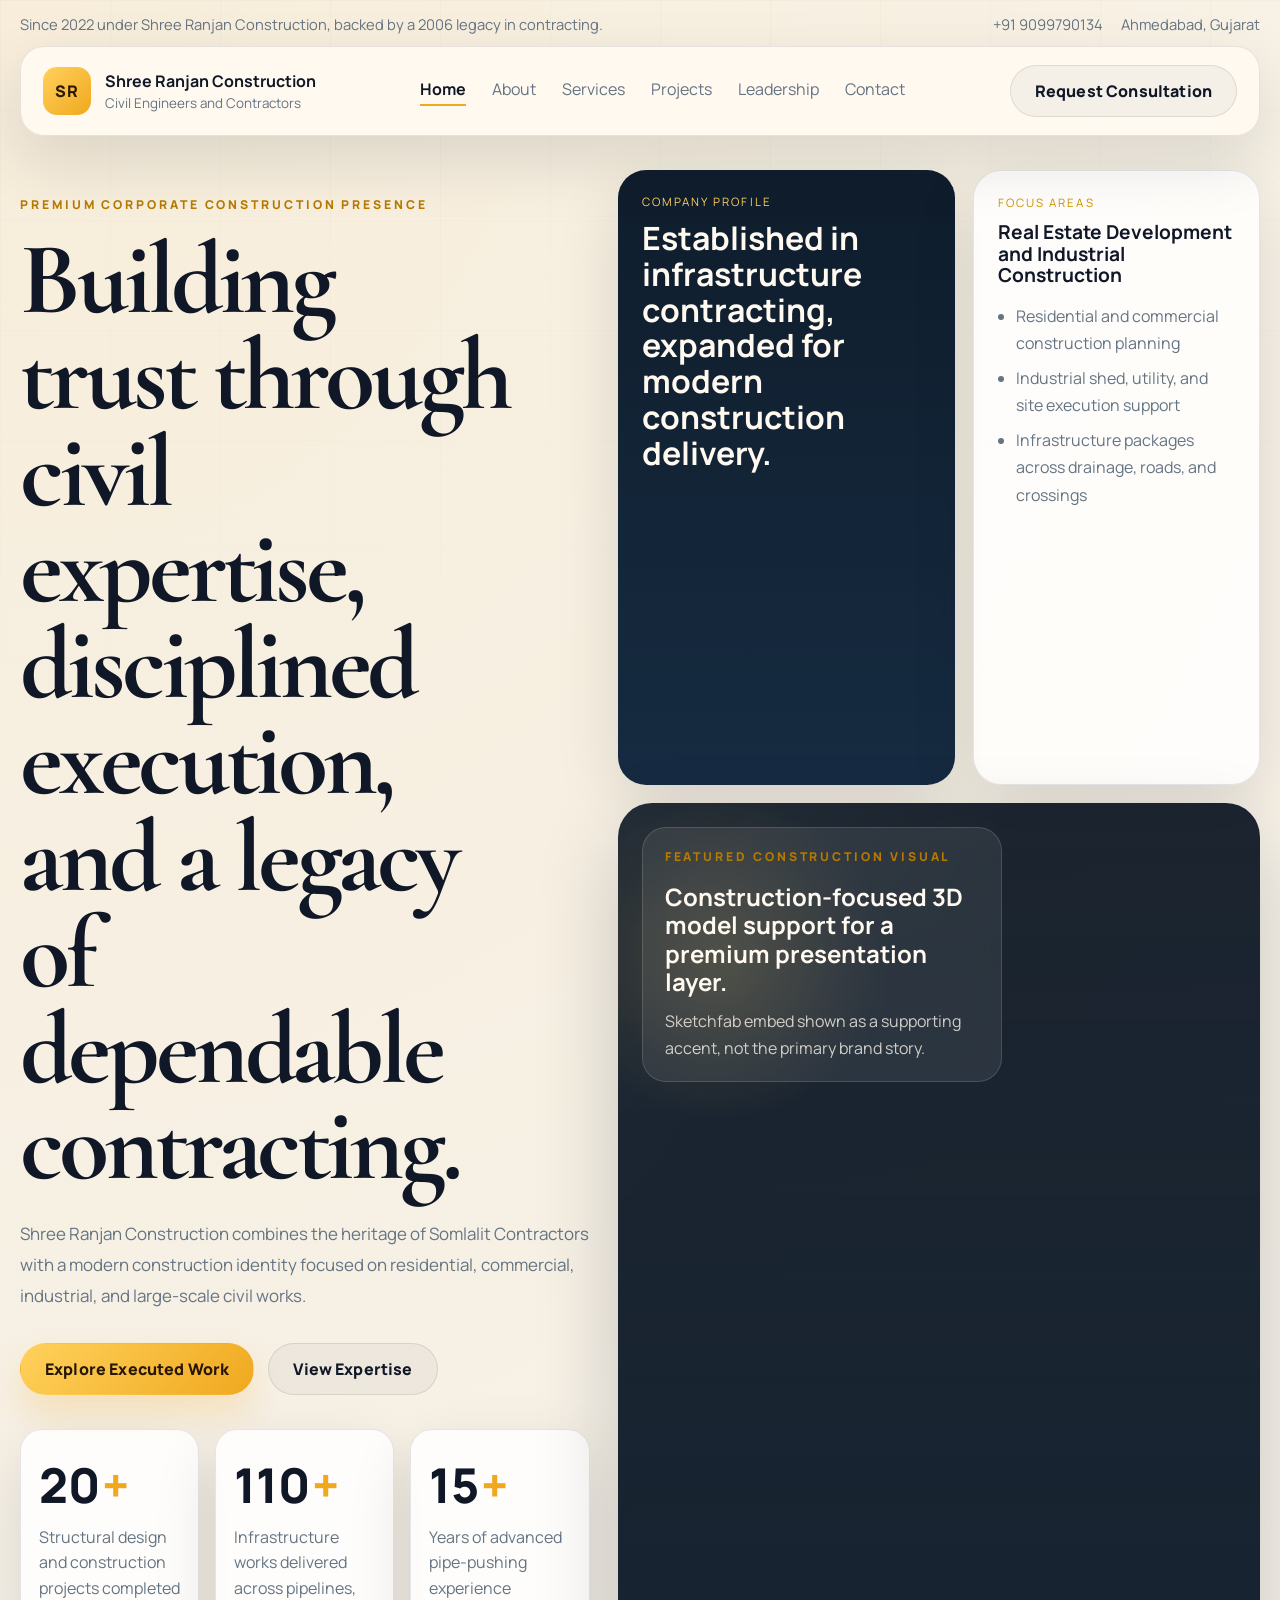
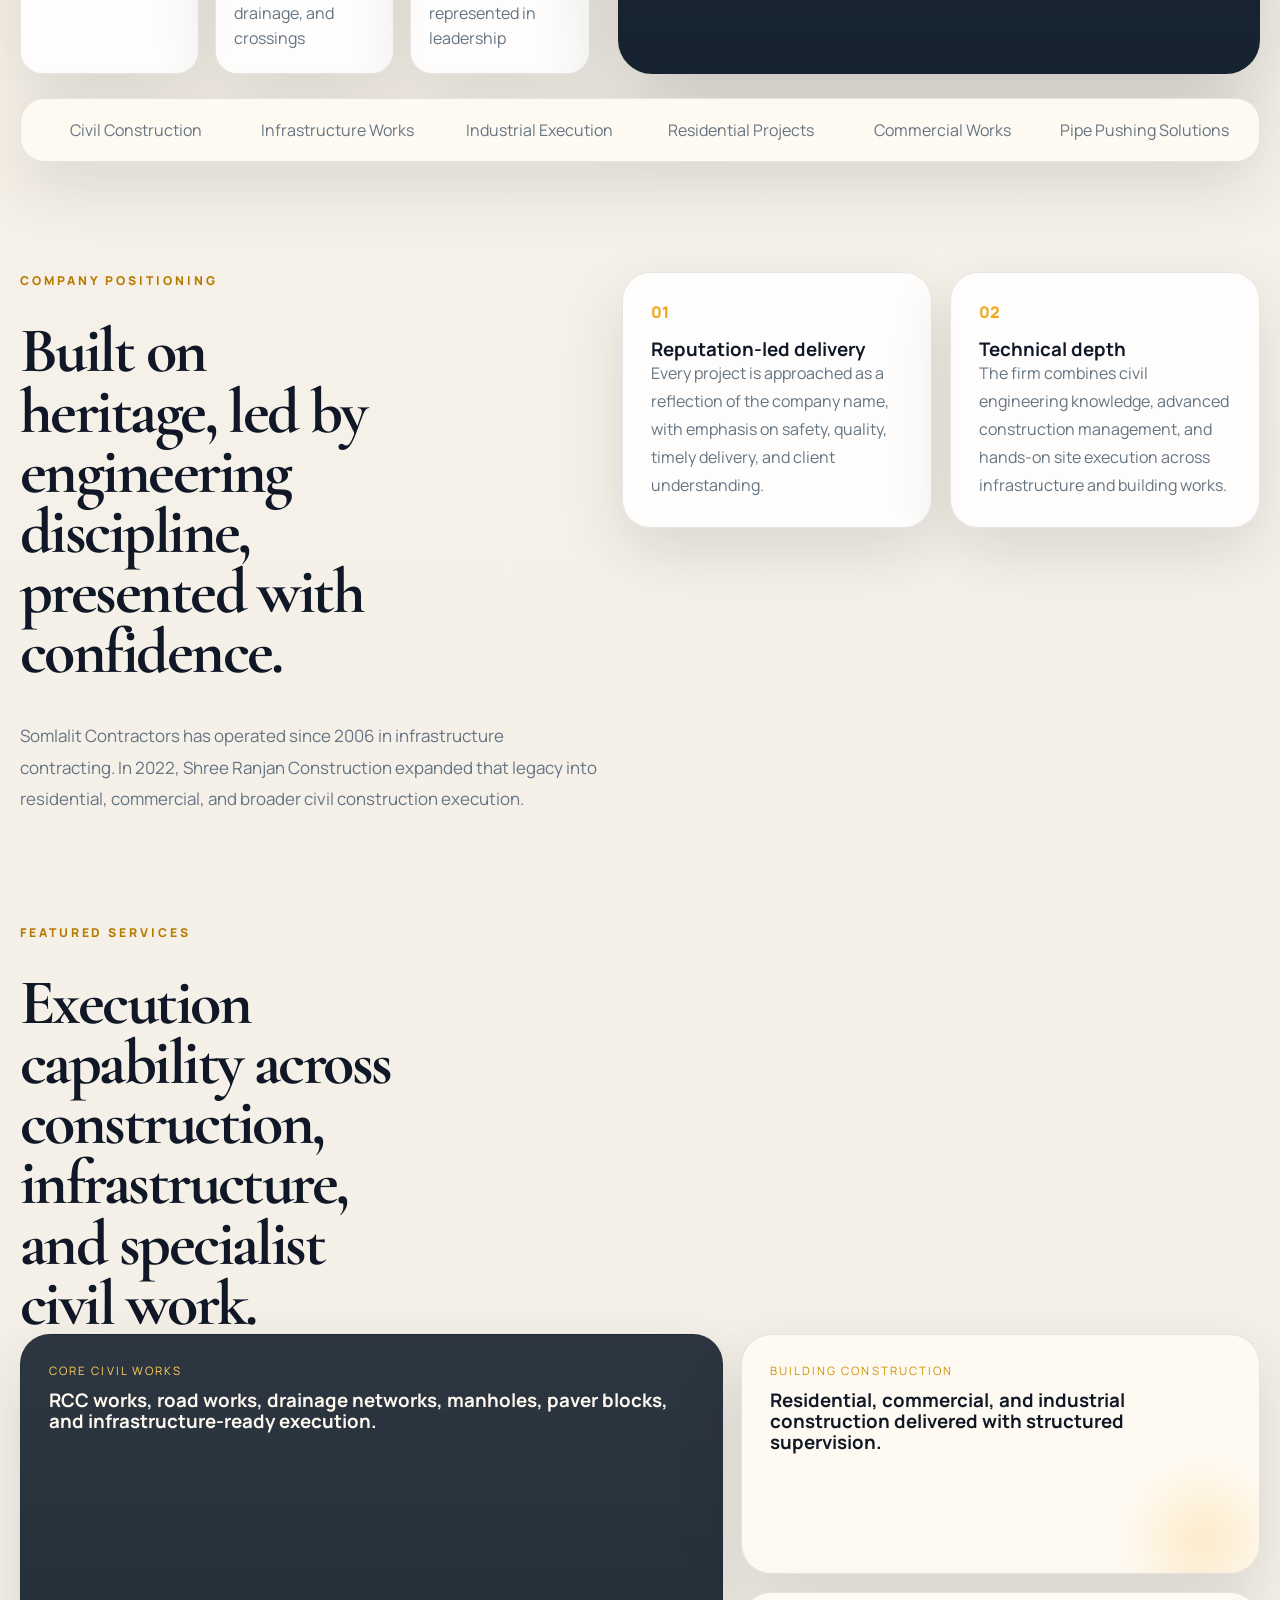
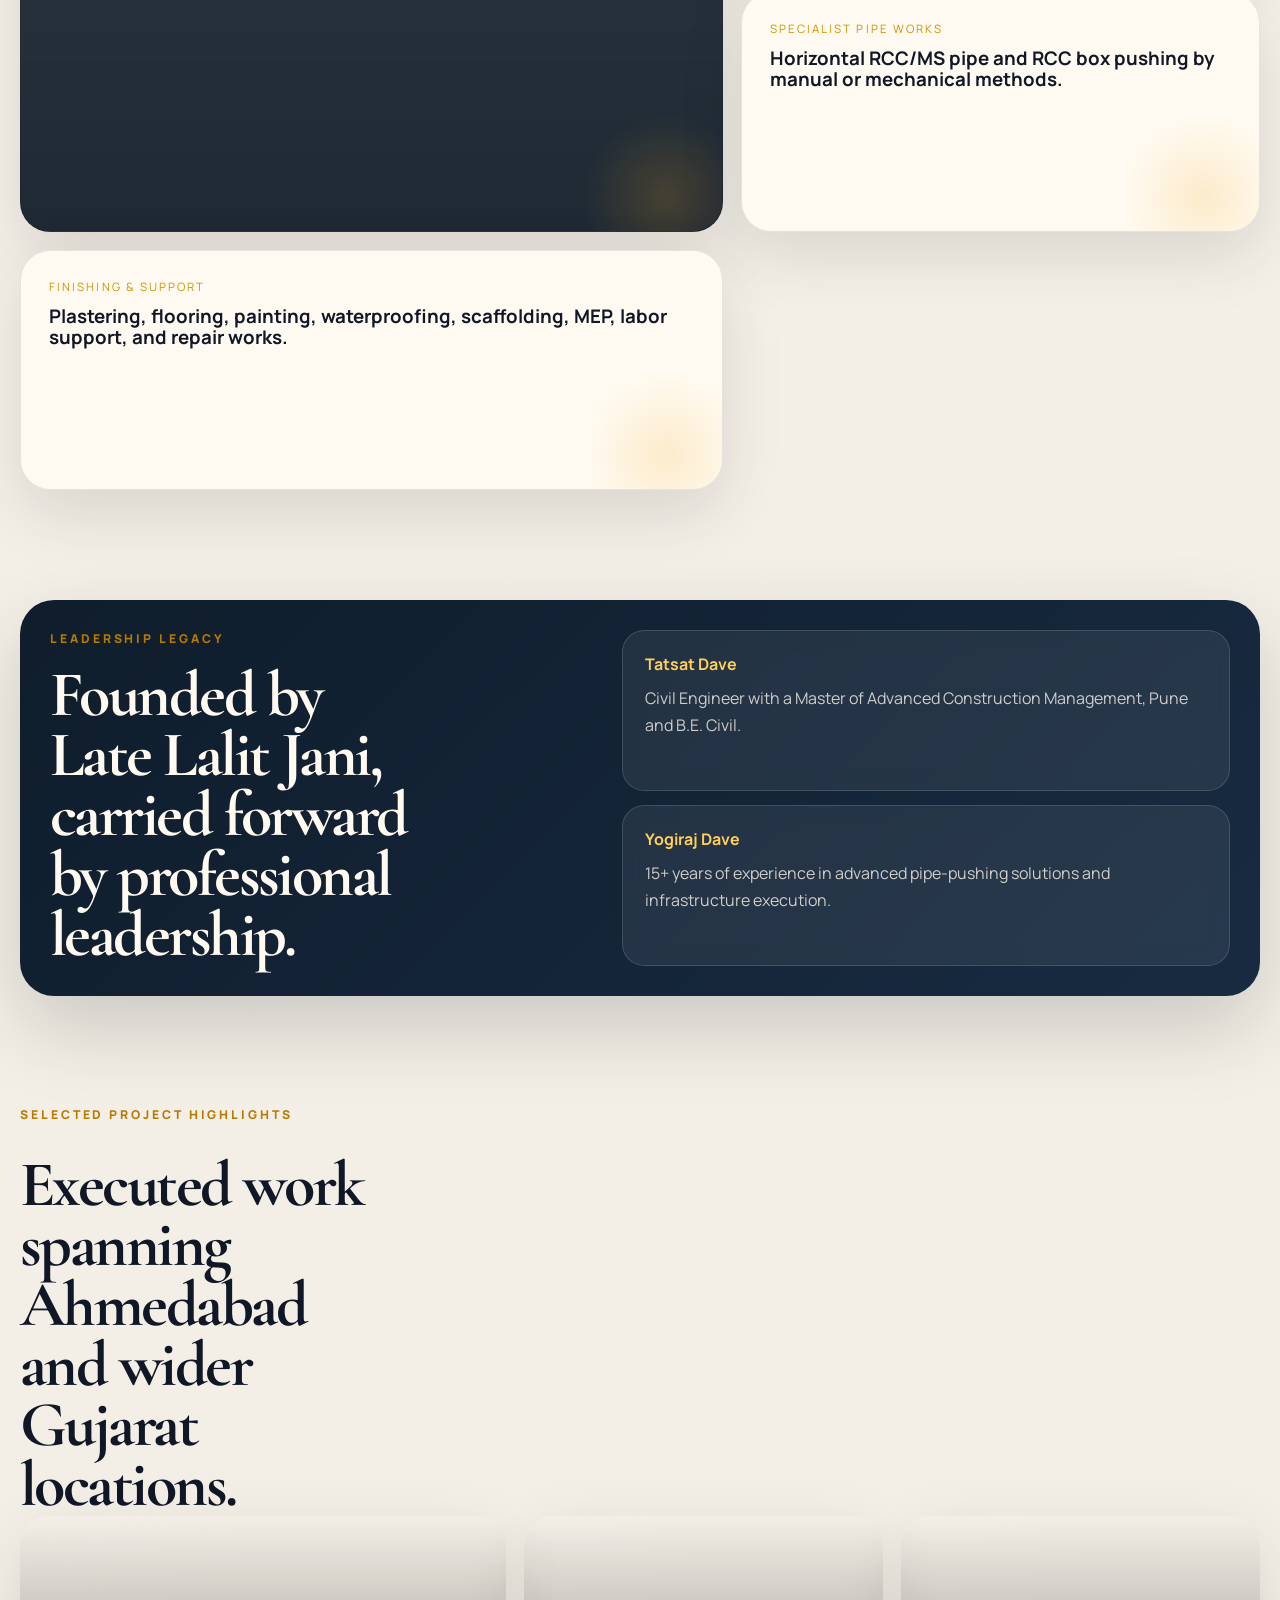
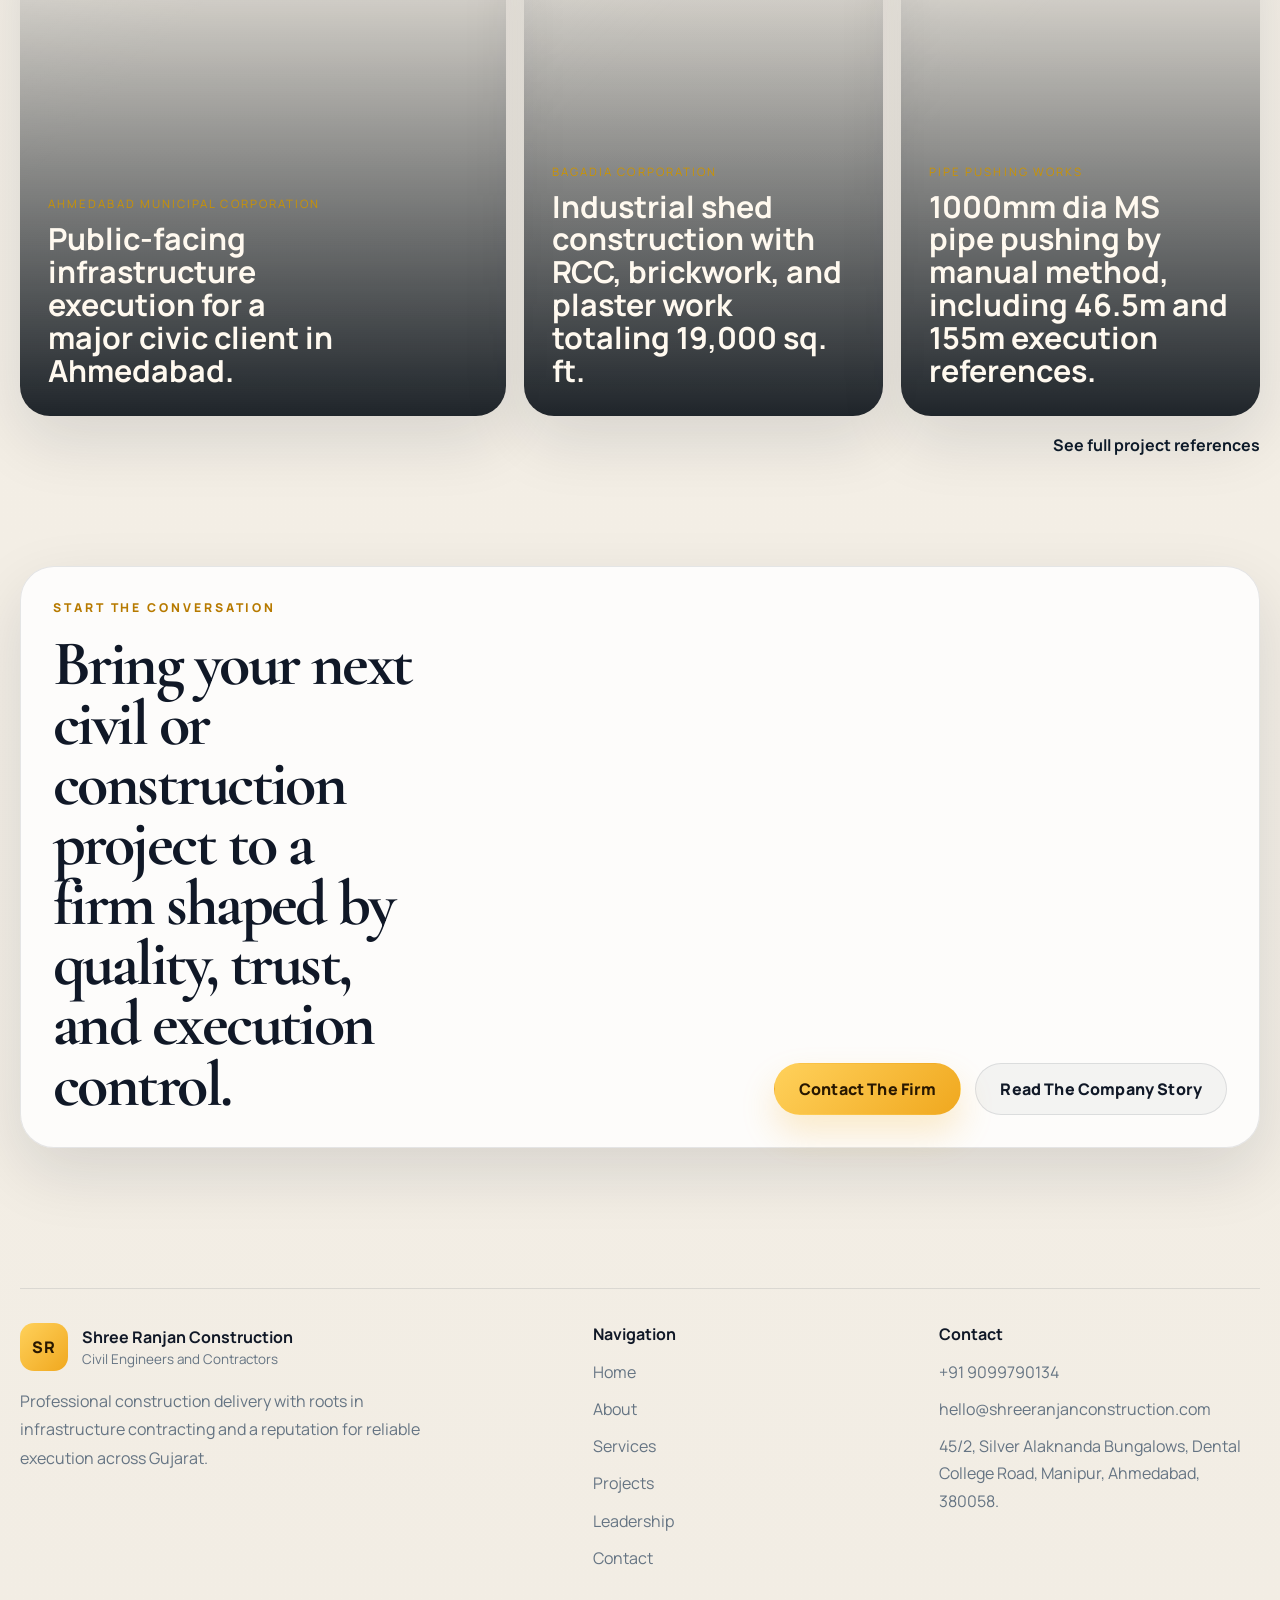
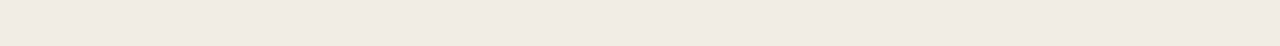
==== commit 4b4c56fe: "Refine premium site pages and about timeline" ====
--- a/index.html
+++ b/index.html
@@ -96,6 +96,11 @@
               <article class="glass-card mini-note">
                 <p>Focus Areas</p>
                 <h3>Real Estate Development and Industrial Construction</h3>
+                <ul class="focus-list">
+                  <li>Residential and commercial construction planning</li>
+                  <li>Industrial shed, utility, and site execution support</li>
+                  <li>Infrastructure packages across drainage, roads, and crossings</li>
+                </ul>
               </article>
             </div>
 
--- a/styles.css
+++ b/styles.css
@@ -386,6 +386,17 @@
   font-size: 1.2rem;
 }
 
+.focus-list {
+  margin: 16px 0 0;
+  padding-left: 18px;
+  color: var(--muted);
+  line-height: 1.7;
+}
+
+.focus-list li + li {
+  margin-top: 8px;
+}
+
 .model-stage {
   position: relative;
   min-height: 620px;
@@ -701,11 +712,32 @@
   padding-top: 42px;
 }
 
+.about-overview-shell,
+.heritage-route-shell {
+  display: grid;
+  gap: 28px;
+}
+
+.about-overview-grid,
+.route-insight-grid {
+  display: grid;
+  gap: 18px;
+}
+
+.about-overview-grid {
+  grid-template-columns: repeat(2, minmax(0, 1fr));
+}
+
+.route-insight-grid {
+  grid-template-columns: repeat(3, minmax(0, 1fr));
+}
+
 .overview-panel {
   display: grid;
   gap: 16px;
   padding: 28px;
   border-radius: 28px;
+  min-height: 100%;
 }
 
 .overview-panel article {
@@ -724,6 +756,389 @@
   margin-bottom: 8px;
   color: var(--navy);
   font-size: 1.05rem;
+}
+
+.heritage-timeline-section {
+  position: relative;
+}
+
+.heritage-route-copy .section-copy {
+  max-width: 54ch;
+}
+
+.timeline-road {
+  position: relative;
+  min-height: 820px;
+  padding: 112px 36px 40px;
+  border-radius: 40px;
+  background:
+    radial-gradient(circle at 18% 12%, rgba(255, 209, 91, 0.2), transparent 18%),
+    radial-gradient(circle at 82% 18%, rgba(55, 98, 149, 0.2), transparent 22%),
+    linear-gradient(180deg, #0e1a28, #142536 52%, #13212f 100%);
+  border: 1px solid rgba(255, 255, 255, 0.08);
+  box-shadow: 0 34px 90px rgba(13, 26, 41, 0.24);
+  overflow: hidden;
+  isolation: isolate;
+}
+
+.timeline-road::before {
+  content: "";
+  position: absolute;
+  inset: 0;
+  background:
+    linear-gradient(135deg, rgba(255, 255, 255, 0.06), transparent 36%),
+    linear-gradient(180deg, transparent 0%, rgba(255, 255, 255, 0.03) 100%);
+  pointer-events: none;
+}
+
+.timeline-road::after {
+  content: "";
+  position: absolute;
+  inset: 18px;
+  border-radius: 30px;
+  border: 1px solid rgba(255, 255, 255, 0.06);
+  pointer-events: none;
+}
+
+.timeline-stage-topline {
+  position: absolute;
+  left: 32px;
+  top: 30px;
+  z-index: 3;
+  display: inline-grid;
+  gap: 8px;
+  padding: 14px 18px;
+  border-radius: 20px;
+  background: rgba(255, 255, 255, 0.06);
+  border: 1px solid rgba(255, 255, 255, 0.08);
+  backdrop-filter: blur(10px);
+}
+
+.timeline-stage-topline span {
+  color: var(--gold-soft);
+  text-transform: uppercase;
+  letter-spacing: 0.18em;
+  font-size: 0.68rem;
+  font-weight: 800;
+}
+
+.timeline-stage-topline p {
+  margin: 0;
+  color: rgba(255, 249, 239, 0.76);
+  line-height: 1.6;
+}
+
+.timeline-path-art {
+  position: absolute;
+  inset: 72px 0 0;
+  width: 100%;
+  height: calc(100% - 56px);
+}
+
+.road-shadow,
+.road-edge,
+.road-surface,
+.road-center {
+  fill: none;
+  stroke-linecap: round;
+  stroke-linejoin: round;
+}
+
+.road-shadow {
+  stroke: rgba(6, 12, 20, 0.72);
+  stroke-width: 138;
+  filter: blur(18px);
+}
+
+.road-edge {
+  stroke: #89939c;
+  stroke-width: 122;
+  opacity: 0.82;
+}
+
+.road-surface {
+  stroke: #262f38;
+  stroke-width: 94;
+}
+
+.road-center {
+  stroke: rgba(255, 209, 91, 0.92);
+  stroke-width: 8;
+  stroke-dasharray: 18 20;
+  filter: drop-shadow(0 0 16px rgba(255, 209, 91, 0.32));
+}
+
+.road-guide {
+  fill: none;
+  stroke: transparent;
+  stroke-width: 2;
+}
+
+.timeline-lane {
+  display: none;
+}
+
+.timeline-machine {
+  position: absolute;
+  left: var(--machine-x, 104px);
+  top: var(--machine-y, 560px);
+  width: 182px;
+  height: 126px;
+  z-index: 4;
+  transform: rotate(var(--machine-rotate, 0deg));
+  transform-origin: 52px 82px;
+  will-change: left, top, transform;
+}
+
+.machine-body,
+.machine-shadow,
+.machine-counterweight,
+.machine-chassis,
+.machine-cabin,
+.machine-wheel,
+.machine-forearm,
+.machine-bucket {
+  position: absolute;
+}
+
+.machine-shadow {
+  left: 22px;
+  top: 82px;
+  width: 124px;
+  height: 28px;
+  border-radius: 50%;
+  background: radial-gradient(circle, rgba(7, 14, 23, 0.48), transparent 68%);
+  transform: translateY(14px);
+}
+
+.machine-counterweight {
+  left: 18px;
+  top: 46px;
+  width: 26px;
+  height: 24px;
+  border-radius: 8px 4px 6px 8px;
+  background: linear-gradient(180deg, #253545, #182230);
+}
+
+.machine-body {
+  left: 36px;
+  top: 42px;
+  width: 88px;
+  height: 32px;
+  border-radius: 10px 16px 8px 8px;
+  background: linear-gradient(180deg, var(--gold-soft), var(--gold));
+  box-shadow: 0 8px 18px rgba(240, 168, 31, 0.25);
+}
+
+.machine-body::before {
+  content: "";
+  position: absolute;
+  left: 10px;
+  top: 8px;
+  width: 16px;
+  height: 12px;
+  border-radius: 4px;
+  background: rgba(13, 26, 41, 0.28);
+}
+
+.machine-body::after {
+  content: "";
+  position: absolute;
+  right: 8px;
+  top: 6px;
+  width: 20px;
+  height: 14px;
+  border-radius: 4px 10px 4px 4px;
+  background: rgba(255, 255, 255, 0.16);
+}
+
+.machine-cabin {
+  left: 64px;
+  top: 18px;
+  width: 38px;
+  height: 32px;
+  border-radius: 8px 8px 4px 4px;
+  background: linear-gradient(180deg, #c5deee, #89a4ba);
+  border: 4px solid #f3b62f;
+}
+
+.machine-chassis {
+  left: 30px;
+  top: 72px;
+  width: 100px;
+  height: 14px;
+  border-radius: 999px;
+  background: linear-gradient(180deg, #202b36, #111923);
+}
+
+.machine-wheel {
+  bottom: 22px;
+  width: 30px;
+  height: 30px;
+  border-radius: 50%;
+  background: radial-gradient(circle at 35% 35%, #6f7a85, #202933 66%);
+  border: 4px solid #141d27;
+}
+
+.timeline-machine.is-traveling .machine-wheel {
+  animation: wheel-roll 1.1s linear infinite;
+}
+
+.wheel-front {
+  left: 40px;
+}
+
+.wheel-back {
+  left: 100px;
+}
+
+.machine-arm {
+  position: absolute;
+  left: 118px;
+  top: 28px;
+  width: 52px;
+  height: 58px;
+  transform-origin: left center;
+}
+
+.timeline-machine.is-traveling .machine-arm {
+  animation: arm-swing 1.1s ease-in-out infinite;
+}
+
+.timeline-machine.is-paused .machine-arm {
+  animation: arm-pause 3.2s ease-in-out infinite;
+}
+
+.machine-arm::before {
+  content: "";
+  position: absolute;
+  left: 0;
+  top: 8px;
+  width: 40px;
+  height: 9px;
+  border-radius: 999px;
+  background: linear-gradient(180deg, var(--gold-soft), var(--gold));
+  transform: rotate(-22deg);
+  transform-origin: left center;
+}
+
+.machine-forearm {
+  position: absolute;
+  left: 28px;
+  top: 22px;
+  width: 28px;
+  height: 9px;
+  border-radius: 999px;
+  background: linear-gradient(180deg, var(--gold-soft), var(--gold));
+  transform: rotate(28deg);
+  transform-origin: left center;
+}
+
+.machine-bucket {
+  position: absolute;
+  left: 48px;
+  top: 34px;
+  width: 14px;
+  height: 16px;
+  border-radius: 0 0 10px 10px;
+  background: #1a2430;
+  transform: rotate(18deg);
+}
+
+.timeline-machine.is-traveling {
+  filter: drop-shadow(0 18px 28px rgba(13, 26, 41, 0.24));
+}
+
+.timeline-stop {
+  position: absolute;
+  width: min(290px, calc(100% - 56px));
+  padding: 22px 22px 20px;
+  border-radius: 22px;
+  background: rgba(10, 20, 31, 0.76);
+  border: 1px solid rgba(255, 255, 255, 0.12);
+  box-shadow: 0 28px 70px rgba(5, 11, 19, 0.28);
+  backdrop-filter: blur(14px);
+  z-index: 3;
+  transition:
+    transform 320ms ease,
+    box-shadow 320ms ease,
+    border-color 320ms ease,
+    background 320ms ease;
+}
+
+.stop-foundation {
+  left: 240px;
+  bottom: 54px;
+}
+
+.stop-expansion {
+  left: 522px;
+  top: 318px;
+}
+
+.stop-present {
+  right: 120px;
+  top: 76px;
+}
+
+.timeline-marker {
+  position: absolute;
+  width: 18px;
+  height: 18px;
+  border-radius: 50%;
+  background: linear-gradient(135deg, var(--gold-soft), var(--gold));
+  box-shadow: 0 0 0 8px rgba(240, 168, 31, 0.12);
+  z-index: 1;
+}
+
+.stop-foundation .timeline-marker {
+  left: -38px;
+  top: 46px;
+}
+
+.stop-expansion .timeline-marker {
+  left: -38px;
+  top: 42px;
+}
+
+.stop-present .timeline-marker {
+  left: -42px;
+  top: calc(100% - 48px);
+}
+
+.timeline-stop span {
+  display: inline-flex;
+  margin-bottom: 10px;
+  color: var(--gold-soft);
+  font-weight: 800;
+  letter-spacing: 0.08em;
+  text-transform: uppercase;
+  font-size: 0.75rem;
+}
+
+.timeline-stop h3 {
+  margin: 0 0 10px;
+  font-size: 1.28rem;
+  line-height: 1.2;
+  color: #fff9ef;
+}
+
+.timeline-stop p {
+  margin: 0;
+  color: rgba(255, 249, 239, 0.72);
+  line-height: 1.74;
+}
+
+.timeline-stop.is-active {
+  background: linear-gradient(180deg, rgba(20, 34, 47, 0.94), rgba(16, 28, 40, 0.94));
+  border-color: rgba(255, 209, 91, 0.48);
+  box-shadow:
+    0 28px 60px rgba(4, 10, 18, 0.32),
+    0 0 0 1px rgba(255, 209, 91, 0.16);
+}
+
+.timeline-stop.is-active .timeline-marker {
+  animation: milestone-pulse 1.4s ease-in-out infinite;
 }
 
 .value-grid,
@@ -849,6 +1264,47 @@
   transform: translateY(-6px);
 }
 
+@keyframes arm-swing {
+  0%,
+  100% {
+    transform: rotate(0deg);
+  }
+  50% {
+    transform: rotate(8deg);
+  }
+}
+
+@keyframes arm-pause {
+  0%,
+  100% {
+    transform: rotate(1deg);
+  }
+  50% {
+    transform: rotate(-5deg);
+  }
+}
+
+@keyframes wheel-roll {
+  from {
+    transform: rotate(0deg);
+  }
+  to {
+    transform: rotate(360deg);
+  }
+}
+
+@keyframes milestone-pulse {
+  0%,
+  100% {
+    box-shadow: 0 0 0 8px rgba(240, 168, 31, 0.12);
+  }
+  50% {
+    box-shadow:
+      0 0 0 12px rgba(240, 168, 31, 0.16),
+      0 0 0 22px rgba(240, 168, 31, 0.07);
+  }
+}
+
 @media (max-width: 1180px) {
   .hero-home,
   .two-column-grid,
@@ -866,6 +1322,11 @@
     grid-template-columns: 1fr;
   }
 
+  .about-overview-grid,
+  .route-insight-grid {
+    grid-template-columns: 1fr;
+  }
+
   .project-card,
   .service-panel-large {
     min-height: 320px;
@@ -873,6 +1334,50 @@
 
   .stat-grid {
     grid-template-columns: 1fr;
+  }
+
+  .timeline-road {
+    min-height: auto;
+    padding: 126px 24px 28px;
+  }
+
+  .stop-foundation,
+  .stop-expansion,
+  .stop-present {
+    position: relative;
+    inset: auto;
+    width: 100%;
+    transform: none;
+    margin-top: 26px;
+  }
+
+  .stop-foundation .timeline-marker,
+  .stop-expansion .timeline-marker,
+  .stop-present .timeline-marker {
+    left: 28px;
+    right: auto;
+    top: -20px;
+    transform: none;
+  }
+
+  .timeline-path-art {
+    inset: 84px 0 auto;
+    height: 280px;
+  }
+
+  .timeline-machine {
+    left: 18px;
+    top: 20px;
+    transform: scale(0.82);
+    transform-origin: top left;
+  }
+
+  .timeline-stage-topline {
+    position: relative;
+    left: auto;
+    top: auto;
+    margin-bottom: 208px;
+    width: fit-content;
   }
 }
 
@@ -942,6 +1447,26 @@
     align-items: stretch;
   }
 
+  .timeline-machine {
+    left: 16px;
+    top: 18px;
+    transform: scale(0.72);
+    transform-origin: top left;
+  }
+
+  .timeline-path-art {
+    inset: 96px 0 auto;
+    height: 220px;
+  }
+
+  .timeline-stage-topline {
+    margin-bottom: 164px;
+  }
+
+  .timeline-stop {
+    width: 100%;
+  }
+
   .footer-links {
     grid-template-columns: 1fr;
   }
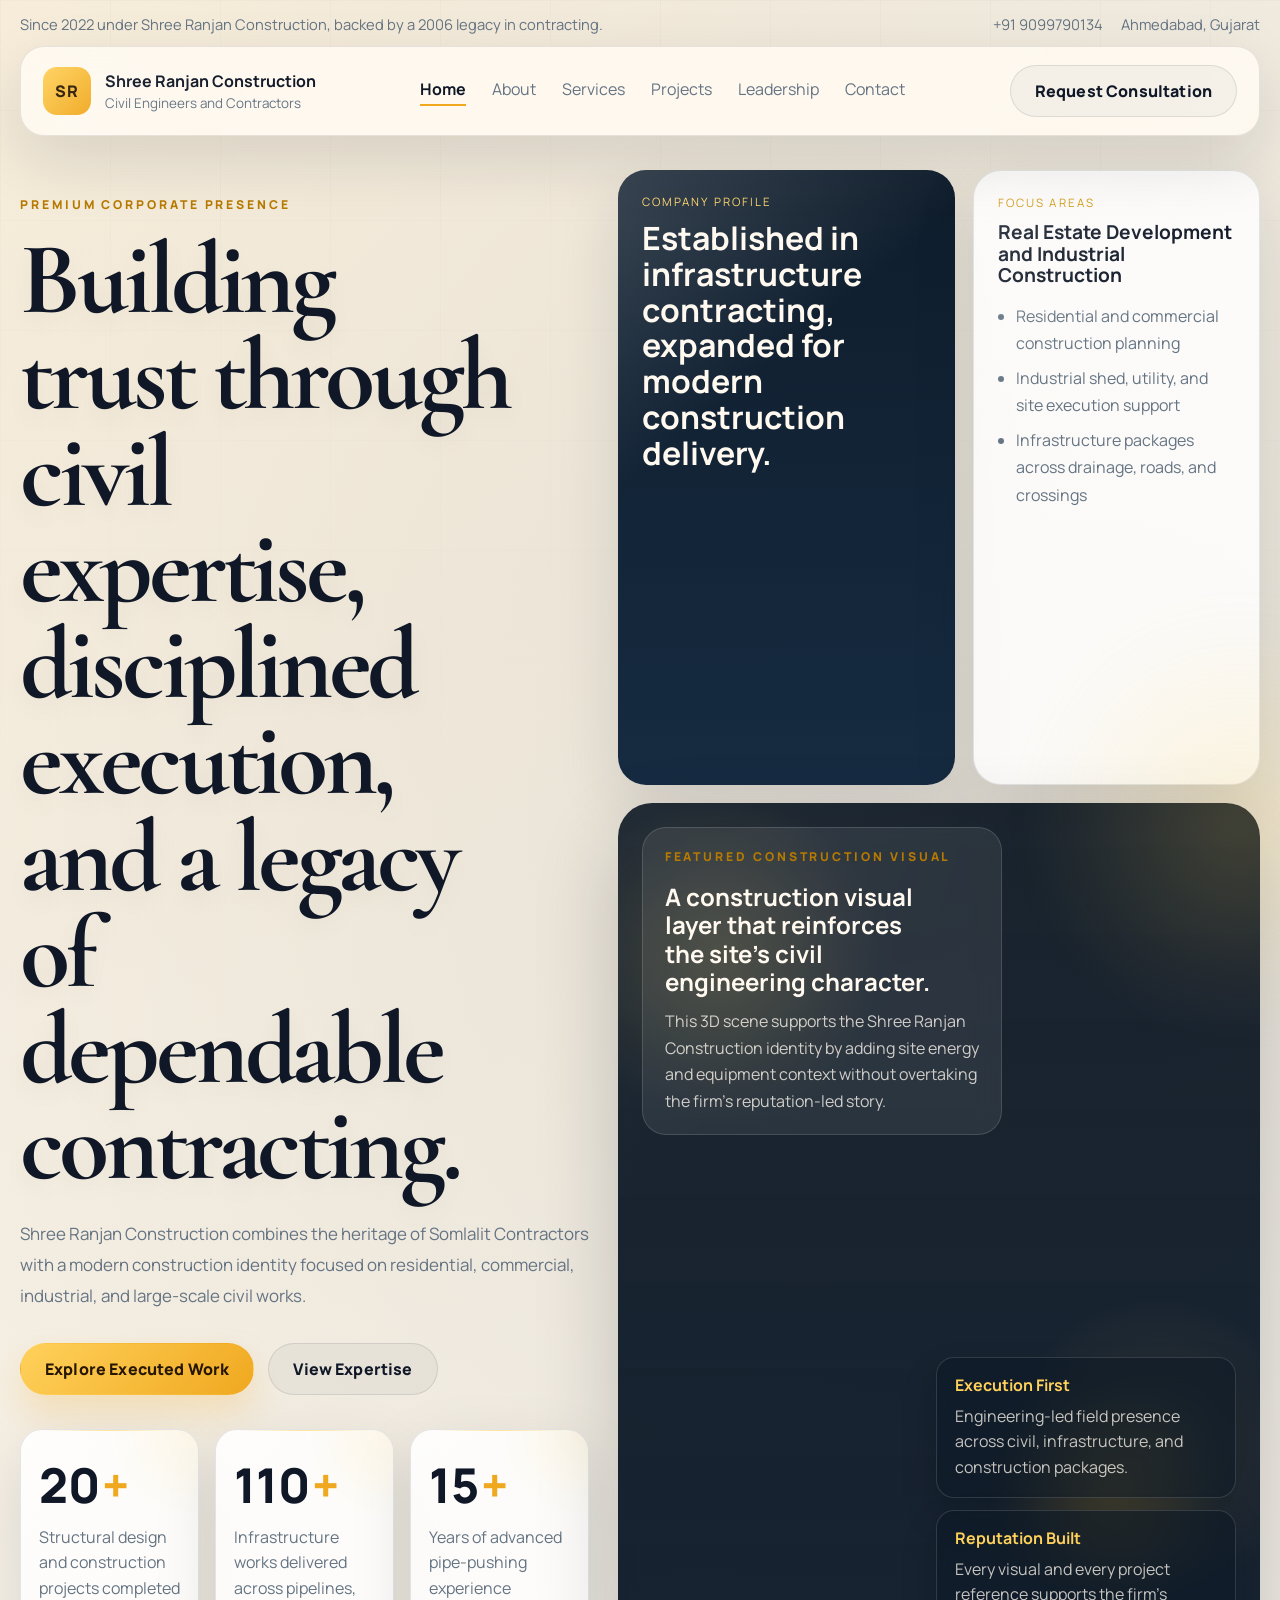
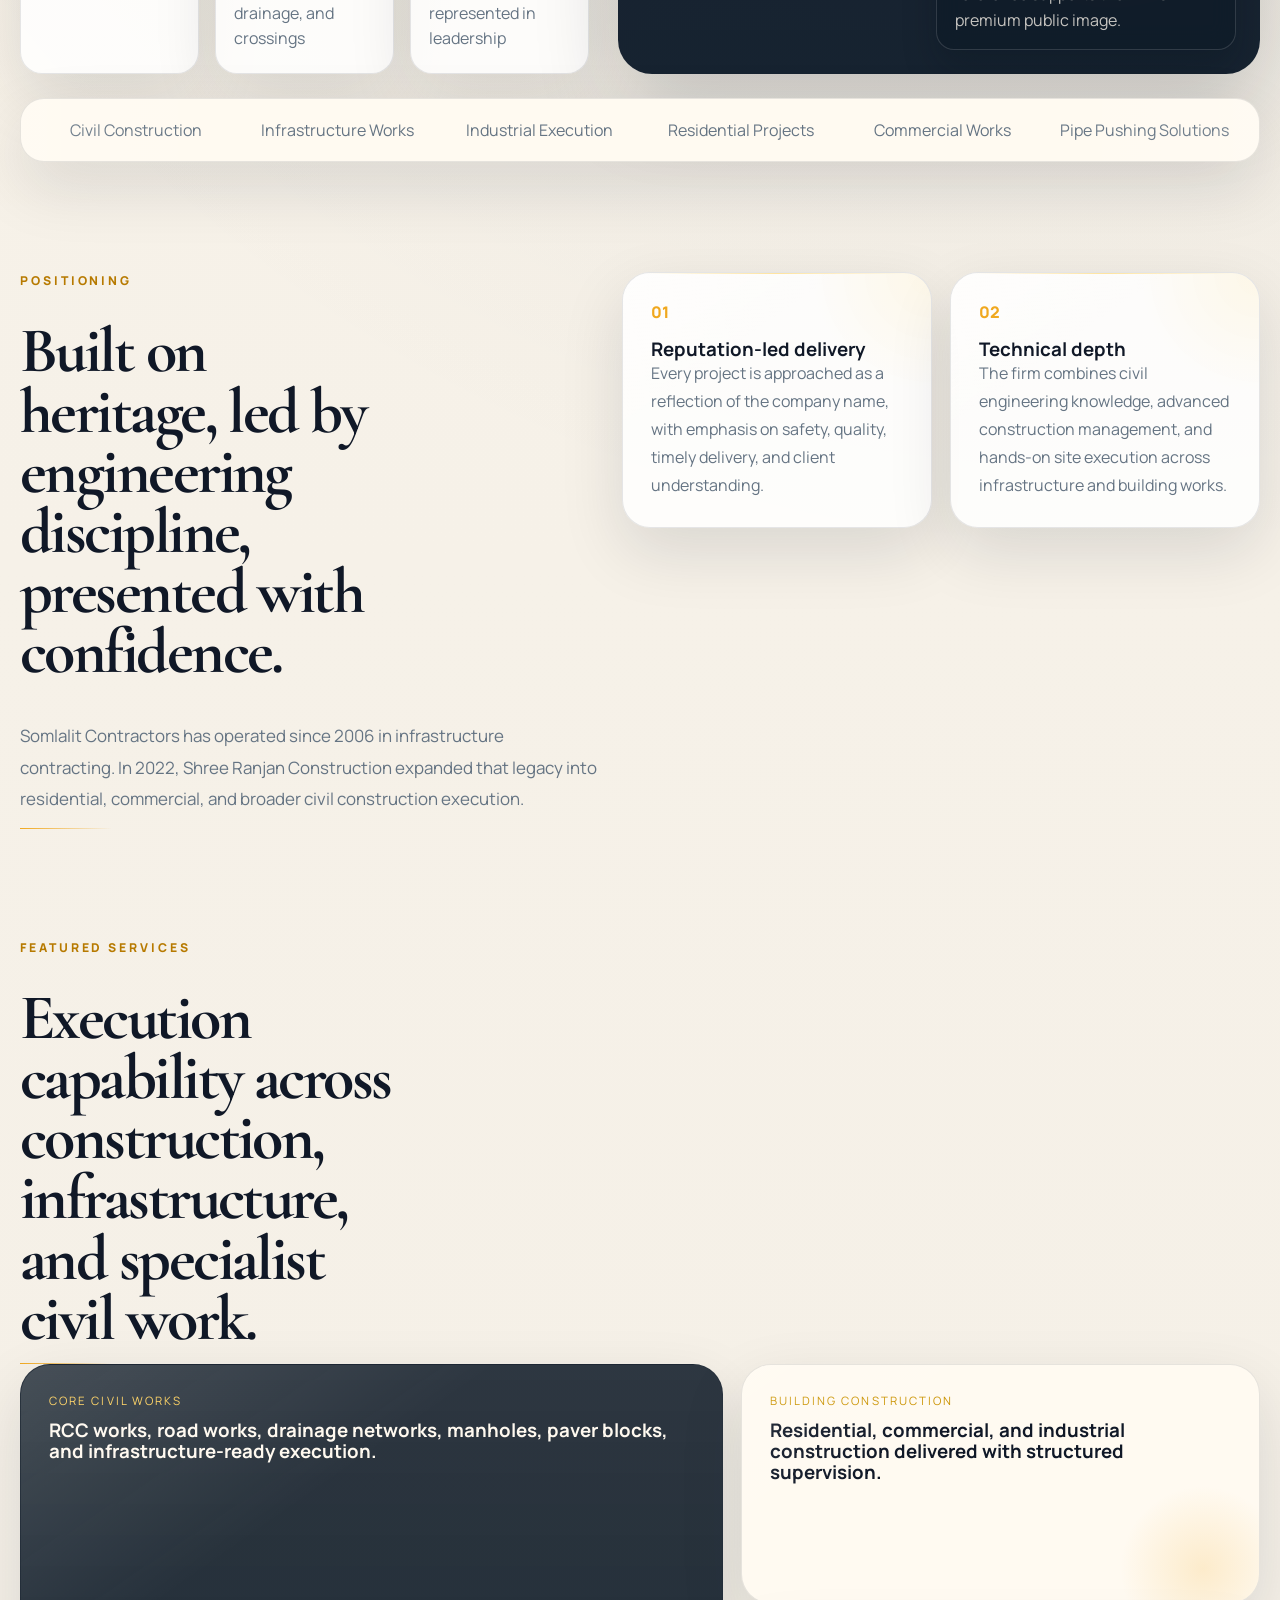
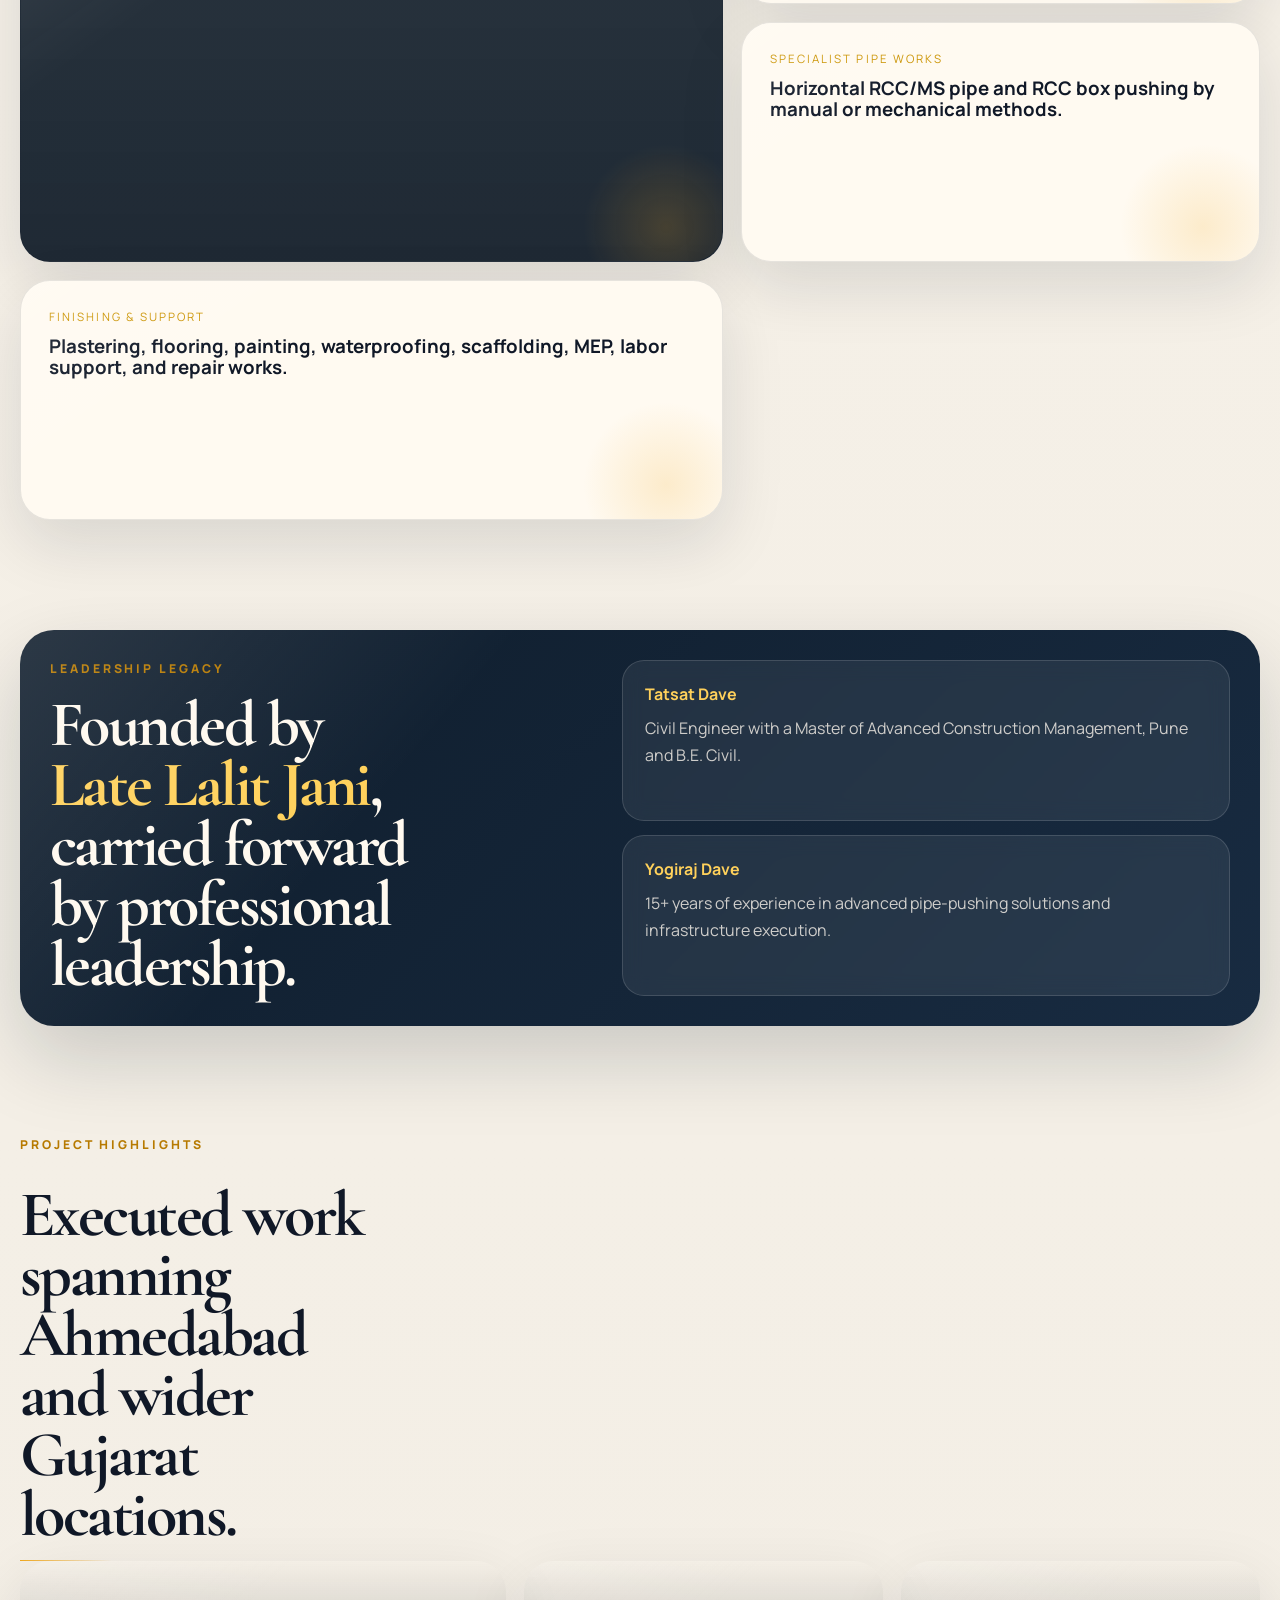
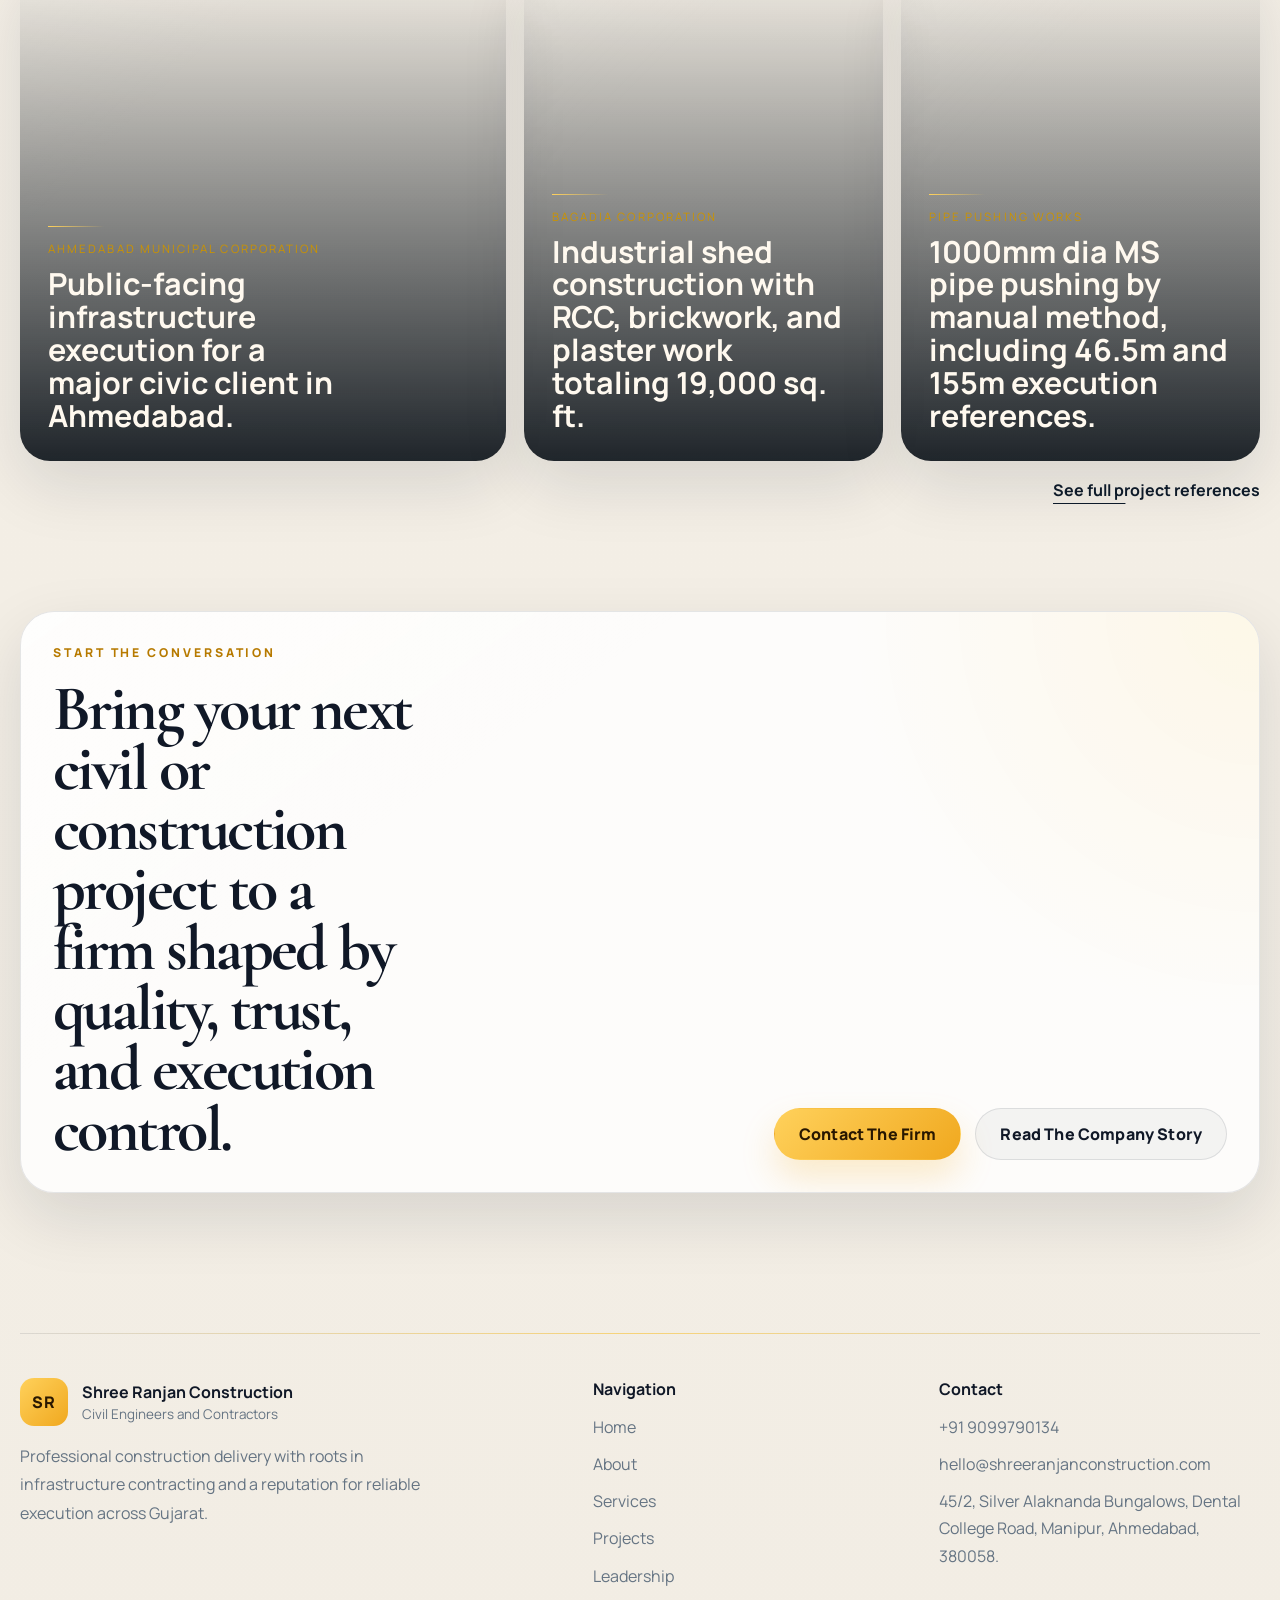
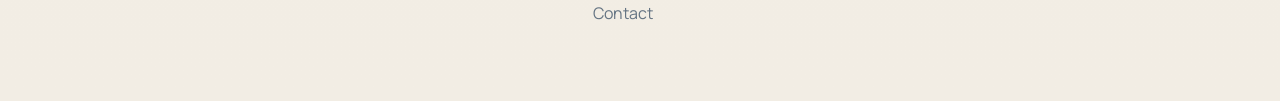
==== commit 9c23b9f7: "Elevate premium styling and interactions" ====
--- a/index.html
+++ b/index.html
@@ -55,7 +55,7 @@
       <main>
         <section class="hero-home">
           <div class="hero-copy">
-            <p class="eyebrow reveal">Premium Corporate Construction Presence</p>
+            <p class="eyebrow reveal">Premium Corporate Presence</p>
             <h1 class="reveal">
               Building trust through civil expertise, disciplined execution, and
               a legacy of dependable contracting.
@@ -114,10 +114,21 @@
                 allowfullscreen
               ></iframe>
 
+              <div class="model-stage-rail">
+                <article class="model-chip">
+                  <strong>Execution First</strong>
+                  <span>Engineering-led field presence across civil, infrastructure, and construction packages.</span>
+                </article>
+                <article class="model-chip">
+                  <strong>Reputation Built</strong>
+                  <span>Every visual and every project reference supports the firm’s premium public image.</span>
+                </article>
+              </div>
+
               <div class="model-caption">
                 <p class="eyebrow">Featured Construction Visual</p>
-                <h3>Construction-focused 3D model support for a premium presentation layer.</h3>
-                <span>Sketchfab embed shown as a supporting accent, not the primary brand story.</span>
+                <h3>A construction visual layer that reinforces the site’s civil engineering character.</h3>
+                <span>This 3D scene supports the Shree Ranjan Construction identity by adding site energy and equipment context without overtaking the firm’s reputation-led story.</span>
               </div>
             </div>
           </div>
@@ -134,7 +145,7 @@
 
         <section class="section two-column-grid">
           <div class="section-heading reveal">
-            <p class="eyebrow">Company Positioning</p>
+            <p class="eyebrow">Positioning</p>
             <h2>Built on heritage, led by engineering discipline, presented with confidence.</h2>
             <p class="section-copy">
               Somlalit Contractors has operated since 2006 in infrastructure
@@ -196,7 +207,7 @@
           <div class="dark-band-inner reveal">
             <div>
               <p class="eyebrow">Leadership Legacy</p>
-              <h2>Founded by Late Lalit Jani, carried forward by professional leadership.</h2>
+              <h2>Founded by <span class="legacy-highlight">Late Lalit Jani</span>, carried forward by professional leadership.</h2>
             </div>
             <div class="leadership-capsule">
               <article>
@@ -213,7 +224,7 @@
 
         <section class="section">
           <div class="section-heading reveal">
-            <p class="eyebrow">Selected Project Highlights</p>
+            <p class="eyebrow">Project Highlights</p>
             <h2>Executed work spanning Ahmedabad and wider Gujarat locations.</h2>
           </div>
 
--- a/styles.css
+++ b/styles.css
@@ -1,15 +1,19 @@
 :root {
   --sand: #f4efe6;
   --paper: #fffaf1;
+  --paper-deep: #f7f1e7;
   --navy: #0d1a29;
   --navy-soft: #172b41;
+  --navy-deep: #09111c;
   --ink: #101827;
   --muted: #657483;
   --gold: #f0a81f;
   --gold-soft: #ffd15b;
+  --gold-deep: #c9870f;
   --line: rgba(16, 24, 39, 0.1);
   --white-line: rgba(255, 255, 255, 0.14);
   --shadow: 0 24px 64px rgba(13, 26, 41, 0.12);
+  --shadow-deep: 0 34px 90px rgba(13, 26, 41, 0.18);
   --radius-xl: 34px;
   --radius-lg: 26px;
   --radius-md: 20px;
@@ -30,6 +34,7 @@
   color: var(--ink);
   background:
     radial-gradient(circle at top left, rgba(240, 168, 31, 0.08), transparent 28%),
+    radial-gradient(circle at 85% 12%, rgba(13, 26, 41, 0.08), transparent 24%),
     linear-gradient(180deg, #f8f3ea 0%, #f2ede4 100%);
 }
 
@@ -45,6 +50,21 @@
   mask-image: linear-gradient(180deg, rgba(0, 0, 0, 0.82), transparent 92%);
 }
 
+body::after {
+  content: "";
+  position: fixed;
+  right: -180px;
+  bottom: -140px;
+  width: 440px;
+  height: 440px;
+  border-radius: 50%;
+  background:
+    radial-gradient(circle, rgba(255, 209, 91, 0.18), rgba(255, 209, 91, 0.04) 52%, transparent 72%);
+  filter: blur(14px);
+  pointer-events: none;
+  animation: ambient-float 18s ease-in-out infinite;
+}
+
 a {
   color: inherit;
   text-decoration: none;
@@ -64,6 +84,7 @@
   padding: 14px 0 12px;
   color: var(--muted);
   font-size: 0.92rem;
+  position: relative;
 }
 
 .utility-bar p,
@@ -76,6 +97,16 @@
   display: flex;
   gap: 18px;
   flex-wrap: wrap;
+}
+
+.utility-bar::after {
+  content: "";
+  position: absolute;
+  left: 0;
+  right: 0;
+  bottom: -6px;
+  height: 1px;
+  background: linear-gradient(90deg, transparent, rgba(13, 26, 41, 0.12), transparent);
 }
 
 .site-header {
@@ -92,6 +123,28 @@
   background: rgba(255, 250, 241, 0.9);
   backdrop-filter: blur(18px);
   box-shadow: var(--shadow);
+  transition:
+    transform 260ms ease,
+    box-shadow 260ms ease,
+    background 260ms ease,
+    border-color 260ms ease;
+}
+
+.site-header::before {
+  content: "";
+  position: absolute;
+  inset: 0;
+  border-radius: inherit;
+  background: linear-gradient(120deg, rgba(255, 255, 255, 0.22), transparent 26%, transparent 70%, rgba(255, 255, 255, 0.18));
+  opacity: 0.35;
+  pointer-events: none;
+}
+
+.site-header.is-scrolled {
+  transform: translateY(-2px);
+  background: rgba(255, 250, 241, 0.96);
+  border-color: rgba(16, 24, 39, 0.14);
+  box-shadow: var(--shadow-deep);
 }
 
 .brand {
@@ -193,14 +246,31 @@
   color: #281700;
   font-weight: 800;
   letter-spacing: 0.01em;
+  position: relative;
+  overflow: hidden;
   transition:
     transform 220ms ease,
-    box-shadow 220ms ease;
+    box-shadow 220ms ease,
+    border-color 220ms ease;
   box-shadow: 0 18px 34px rgba(240, 168, 31, 0.22);
 }
 
+.button::before {
+  content: "";
+  position: absolute;
+  inset: 0;
+  background: linear-gradient(110deg, transparent 20%, rgba(255, 255, 255, 0.34) 45%, transparent 70%);
+  transform: translateX(-140%);
+  transition: transform 520ms ease;
+}
+
 .button:hover {
-  transform: translateY(-2px);
+  transform: translateY(-3px);
+  box-shadow: 0 22px 38px rgba(240, 168, 31, 0.28);
+}
+
+.button:hover::before {
+  transform: translateX(140%);
 }
 
 .button-secondary,
@@ -221,6 +291,7 @@
   gap: 28px;
   padding-top: 34px;
   align-items: stretch;
+  position: relative;
 }
 
 .hero-copy,
@@ -235,6 +306,10 @@
   letter-spacing: 0.24em;
   font-size: 0.76rem;
   font-weight: 800;
+}
+
+.legacy-highlight {
+  color: var(--gold-soft);
 }
 
 .hero-copy h1,
@@ -251,11 +326,14 @@
 .hero-copy h1 {
   max-width: 10ch;
   font-size: clamp(4rem, 8vw, 7rem);
+  text-wrap: balance;
+  text-shadow: 0 10px 24px rgba(13, 26, 41, 0.05);
 }
 
 .page-hero h1 {
   max-width: 12ch;
   font-size: clamp(3.4rem, 6vw, 5.6rem);
+  text-wrap: balance;
 }
 
 .lead,
@@ -294,11 +372,50 @@
   background: rgba(255, 255, 255, 0.82);
   border: 1px solid var(--line);
   box-shadow: var(--shadow);
+  position: relative;
+  overflow: hidden;
+  isolation: isolate;
 }
 
 .stat-grid article {
   padding: 22px 18px;
   border-radius: 22px;
+}
+
+.stat-grid article::before,
+.feature-card::before,
+.service-category::before,
+.reference-card::before,
+.matrix-card::before,
+.leader-card::before,
+.contact-card::before,
+.overview-panel::before,
+.cta-panel::before {
+  content: "";
+  position: absolute;
+  inset: 0;
+  background:
+    linear-gradient(145deg, rgba(255, 255, 255, 0.44), transparent 32%),
+    radial-gradient(circle at 100% 0, rgba(255, 209, 91, 0.12), transparent 30%);
+  z-index: -1;
+}
+
+.stat-grid article::after,
+.feature-card::after,
+.service-category::after,
+.reference-card::after,
+.matrix-card::after,
+.leader-card::after,
+.contact-card::after,
+.overview-panel::after {
+  content: "";
+  position: absolute;
+  left: 22px;
+  right: 22px;
+  top: 0;
+  height: 1px;
+  background: linear-gradient(90deg, rgba(255, 209, 91, 0), rgba(255, 209, 91, 0.72), rgba(255, 209, 91, 0));
+  opacity: 0.8;
 }
 
 .stat-number {
@@ -323,6 +440,7 @@
 .hero-stage {
   display: grid;
   gap: 18px;
+  perspective: 1200px;
 }
 
 .hero-stage-top {
@@ -336,6 +454,8 @@
   padding: 24px;
   border-radius: 28px;
   box-shadow: var(--shadow);
+  position: relative;
+  overflow: hidden;
 }
 
 .hero-note {
@@ -346,6 +466,23 @@
 .mini-note {
   background: rgba(255, 255, 255, 0.82);
   border: 1px solid var(--line);
+}
+
+.glass-card::before,
+.mini-note::before,
+.service-panel::after,
+.project-card .project-copy::before,
+.dark-band-inner::before,
+.site-footer::before {
+  content: "";
+  position: absolute;
+  inset: 0;
+  pointer-events: none;
+}
+
+.glass-card::before,
+.mini-note::before {
+  background: linear-gradient(140deg, rgba(255, 255, 255, 0.18), transparent 36%);
 }
 
 .glass-card p,
@@ -408,6 +545,7 @@
   background-size: cover;
   background-position: center;
   box-shadow: 0 34px 84px rgba(13, 26, 41, 0.2);
+  transform-style: preserve-3d;
 }
 
 .model-stage::before {
@@ -416,7 +554,20 @@
   inset: 0;
   background:
     radial-gradient(circle at 16% 18%, rgba(255, 209, 91, 0.16), transparent 18%),
+    radial-gradient(circle at 84% 74%, rgba(255, 209, 91, 0.1), transparent 18%),
     linear-gradient(135deg, rgba(255, 255, 255, 0.04), transparent 28%);
+  pointer-events: none;
+}
+
+.model-stage::after {
+  content: "";
+  position: absolute;
+  inset: auto 5% 7% auto;
+  width: 240px;
+  height: 240px;
+  border-radius: 50%;
+  background: radial-gradient(circle, rgba(240, 168, 31, 0.18), transparent 68%);
+  filter: blur(10px);
   pointer-events: none;
 }
 
@@ -427,6 +578,42 @@
   height: 100%;
   display: block;
   border: 0;
+}
+
+.model-stage-rail {
+  position: absolute;
+  right: 24px;
+  bottom: 24px;
+  z-index: 1;
+  display: grid;
+  gap: 12px;
+  max-width: 300px;
+}
+
+.model-chip {
+  padding: 16px 18px;
+  border-radius: 18px;
+  background: rgba(11, 24, 37, 0.56);
+  border: 1px solid rgba(255, 255, 255, 0.14);
+  backdrop-filter: blur(12px);
+  box-shadow: 0 18px 34px rgba(6, 15, 24, 0.22);
+  animation: ambient-float 8s ease-in-out infinite;
+}
+
+.model-chip:nth-child(2) {
+  animation-delay: -3s;
+}
+
+.model-chip strong {
+  display: block;
+  margin-bottom: 8px;
+  color: var(--gold-soft);
+}
+
+.model-chip span {
+  display: block;
+  color: rgba(255, 249, 239, 0.76);
+  line-height: 1.6;
 }
 
 .model-caption {
@@ -447,6 +634,7 @@
   margin: 0;
   font-size: 1.5rem;
   line-height: 1.18;
+  text-wrap: balance;
 }
 
 .model-caption span {
@@ -466,6 +654,16 @@
   border: 1px solid var(--line);
   border-radius: 24px;
   box-shadow: var(--shadow);
+  position: relative;
+  overflow: hidden;
+}
+
+.marquee-strip::before {
+  content: "";
+  position: absolute;
+  inset: 0;
+  background: linear-gradient(90deg, rgba(255, 255, 255, 0.12), transparent 18%, transparent 82%, rgba(255, 255, 255, 0.12));
+  pointer-events: none;
 }
 
 .marquee-strip p {
@@ -473,10 +671,32 @@
   color: var(--muted);
   text-align: center;
   white-space: nowrap;
+  animation: label-float 6.5s ease-in-out infinite;
+}
+
+.marquee-strip p:nth-child(2) {
+  animation-delay: -1s;
+}
+
+.marquee-strip p:nth-child(3) {
+  animation-delay: -2s;
+}
+
+.marquee-strip p:nth-child(4) {
+  animation-delay: -3s;
+}
+
+.marquee-strip p:nth-child(5) {
+  animation-delay: -4s;
+}
+
+.marquee-strip p:nth-child(6) {
+  animation-delay: -5s;
 }
 
 .section {
   padding-top: 110px;
+  position: relative;
 }
 
 .two-column-grid,
@@ -490,6 +710,14 @@
 .section-heading {
   display: grid;
   gap: 14px;
+  position: relative;
+}
+
+.section-heading::after {
+  content: "";
+  width: 92px;
+  height: 1px;
+  background: linear-gradient(90deg, var(--gold), transparent);
 }
 
 .section-heading h2,
@@ -559,6 +787,10 @@
   height: 180px;
   border-radius: 50%;
   background: radial-gradient(circle, rgba(240, 168, 31, 0.18), transparent 65%);
+}
+
+.service-panel::after {
+  background: linear-gradient(145deg, rgba(255, 255, 255, 0.12), transparent 34%);
 }
 
 .service-panel-large {
@@ -595,6 +827,12 @@
     radial-gradient(circle at 20% 20%, rgba(255, 209, 91, 0.12), transparent 22%);
   color: #fff9ef;
   box-shadow: 0 32px 80px rgba(13, 26, 41, 0.18);
+  position: relative;
+  overflow: hidden;
+}
+
+.dark-band-inner::before {
+  background: linear-gradient(130deg, rgba(255, 255, 255, 0.12), transparent 32%);
 }
 
 .leadership-capsule {
@@ -637,6 +875,9 @@
   overflow: hidden;
   isolation: isolate;
   box-shadow: var(--shadow);
+  transition:
+    transform 360ms ease,
+    box-shadow 360ms ease;
 }
 
 .project-card::before {
@@ -664,6 +905,23 @@
   transform: scale(1.12);
 }
 
+.project-card:hover {
+  transform: translateY(-8px);
+  box-shadow: var(--shadow-deep);
+}
+
+.project-card .project-copy {
+  position: relative;
+  max-width: 26rem;
+}
+
+.project-card .project-copy::before {
+  inset: auto auto calc(100% + 14px) 0;
+  width: 56px;
+  height: 1px;
+  background: linear-gradient(90deg, var(--gold-soft), transparent);
+}
+
 .project-card-large::after {
   background-image: url("https://images.unsplash.com/photo-1511818966892-d7d671e672a2?auto=format&fit=crop&w=1400&q=80");
 }
@@ -693,10 +951,61 @@
 .text-link-row a {
   color: var(--navy);
   font-weight: 700;
+  position: relative;
+}
+
+.text-link-row a::after {
+  content: "";
+  position: absolute;
+  left: 0;
+  bottom: -3px;
+  width: 100%;
+  height: 1px;
+  background: currentColor;
+  transform: scaleX(0.35);
+  transform-origin: left;
+  transition: transform 240ms ease;
+}
+
+.text-link-row a:hover::after {
+  transform: scaleX(1);
 }
 
 .final-cta {
   padding-bottom: 30px;
+}
+
+.page-internal .page-hero {
+  position: relative;
+  padding: 42px 36px 40px;
+  border-radius: 34px;
+  background:
+    linear-gradient(135deg, rgba(255, 255, 255, 0.68), rgba(255, 255, 255, 0.92)),
+    radial-gradient(circle at 84% 18%, rgba(240, 168, 31, 0.14), transparent 22%);
+  border: 1px solid rgba(16, 24, 39, 0.08);
+  box-shadow: var(--shadow);
+  overflow: hidden;
+}
+
+.page-internal .page-hero::before,
+.page-internal .page-hero::after {
+  content: "";
+  position: absolute;
+  pointer-events: none;
+}
+
+.page-internal .page-hero::before {
+  inset: 0;
+  background: linear-gradient(145deg, rgba(255, 255, 255, 0.42), transparent 36%);
+}
+
+.page-internal .page-hero::after {
+  right: 34px;
+  top: 30px;
+  width: 120px;
+  height: 120px;
+  border-radius: 50%;
+  background: radial-gradient(circle, rgba(240, 168, 31, 0.12), transparent 70%);
 }
 
 .cta-panel {
@@ -1191,14 +1500,21 @@
   grid-template-columns: minmax(0, 0.9fr) minmax(0, 1.1fr);
   gap: 28px;
   margin-top: 110px;
-  padding: 34px 0 0;
+  padding: 44px 0 0;
   border-top: 1px solid var(--line);
+  position: relative;
 }
 
 .footer-brand p {
   max-width: 44ch;
   color: var(--muted);
   line-height: 1.78;
+}
+
+.site-footer::before {
+  inset: -1px 0 auto;
+  height: 1px;
+  background: linear-gradient(90deg, transparent, rgba(255, 209, 91, 0.76), transparent);
 }
 
 .footer-links {
@@ -1247,7 +1563,8 @@
   transition:
     transform 260ms ease,
     border-color 260ms ease,
-    box-shadow 260ms ease;
+    box-shadow 260ms ease,
+    background 260ms ease;
 }
 
 .glass-card:hover,
@@ -1261,7 +1578,25 @@
 .cta-panel:hover,
 .service-category:hover,
 .overview-panel:hover {
-  transform: translateY(-6px);
+  --lift: -6px;
+  box-shadow: var(--shadow-deep);
+}
+
+.interactive-card {
+  --tilt-x: 0deg;
+  --tilt-y: 0deg;
+  --lift: 0px;
+  transform: perspective(1400px) rotateX(var(--tilt-x)) rotateY(var(--tilt-y)) translate3d(0, var(--lift), 0);
+  transform-style: preserve-3d;
+  transition:
+    transform 220ms ease,
+    box-shadow 220ms ease,
+    border-color 220ms ease,
+    background 220ms ease;
+}
+
+.interactive-card.is-tilting {
+  transition-duration: 90ms;
 }
 
 @keyframes arm-swing {
@@ -1302,6 +1637,28 @@
     box-shadow:
       0 0 0 12px rgba(240, 168, 31, 0.16),
       0 0 0 22px rgba(240, 168, 31, 0.07);
+  }
+}
+
+@keyframes ambient-float {
+  0%,
+  100% {
+    transform: translate3d(0, 0, 0);
+  }
+  50% {
+    transform: translate3d(0, -16px, 0);
+  }
+}
+
+@keyframes label-float {
+  0%,
+  100% {
+    transform: translateY(0);
+    opacity: 0.84;
+  }
+  50% {
+    transform: translateY(-6px);
+    opacity: 1;
   }
 }
 
@@ -1338,7 +1695,7 @@
 
   .timeline-road {
     min-height: auto;
-    padding: 126px 24px 28px;
+    padding: 24px 24px 28px;
   }
 
   .stop-foundation,
@@ -1351,6 +1708,11 @@
     margin-top: 26px;
   }
 
+  .timeline-road.reveal,
+  .timeline-road.reveal.is-visible {
+    transform: none;
+  }
+
   .stop-foundation .timeline-marker,
   .stop-expansion .timeline-marker,
   .stop-present .timeline-marker {
@@ -1361,13 +1723,12 @@
   }
 
   .timeline-path-art {
-    inset: 84px 0 auto;
-    height: 280px;
+    inset: 104px 12px auto;
+    height: 250px;
+    opacity: 0.94;
   }
 
   .timeline-machine {
-    left: 18px;
-    top: 20px;
     transform: scale(0.82);
     transform-origin: top left;
   }
@@ -1376,7 +1737,7 @@
     position: relative;
     left: auto;
     top: auto;
-    margin-bottom: 208px;
+    margin-bottom: 214px;
     width: fit-content;
   }
 }
@@ -1433,6 +1794,14 @@
     min-height: 460px;
   }
 
+  .model-stage-rail {
+    left: 24px;
+    right: 24px;
+    bottom: 24px;
+    margin: 0;
+    max-width: none;
+  }
+
   .model-caption {
     max-width: none;
     right: 24px;
@@ -1448,23 +1817,31 @@
   }
 
   .timeline-machine {
-    left: 16px;
-    top: 18px;
-    transform: scale(0.72);
+    transform: scale(0.68);
     transform-origin: top left;
   }
 
+  .model-chip {
+    padding: 14px 16px;
+  }
+
   .timeline-path-art {
-    inset: 96px 0 auto;
-    height: 220px;
+    inset: 100px 8px auto;
+    height: 206px;
   }
 
   .timeline-stage-topline {
-    margin-bottom: 164px;
+    margin-bottom: 176px;
+    width: 100%;
   }
 
   .timeline-stop {
     width: 100%;
+    margin-top: 22px;
+  }
+
+  .page-internal .page-hero {
+    padding: 34px 24px 32px;
   }
 
   .footer-links {
@@ -1488,4 +1865,8 @@
     opacity: 1;
     transform: none;
   }
-}
+
+  body::after {
+    display: none;
+  }
+}
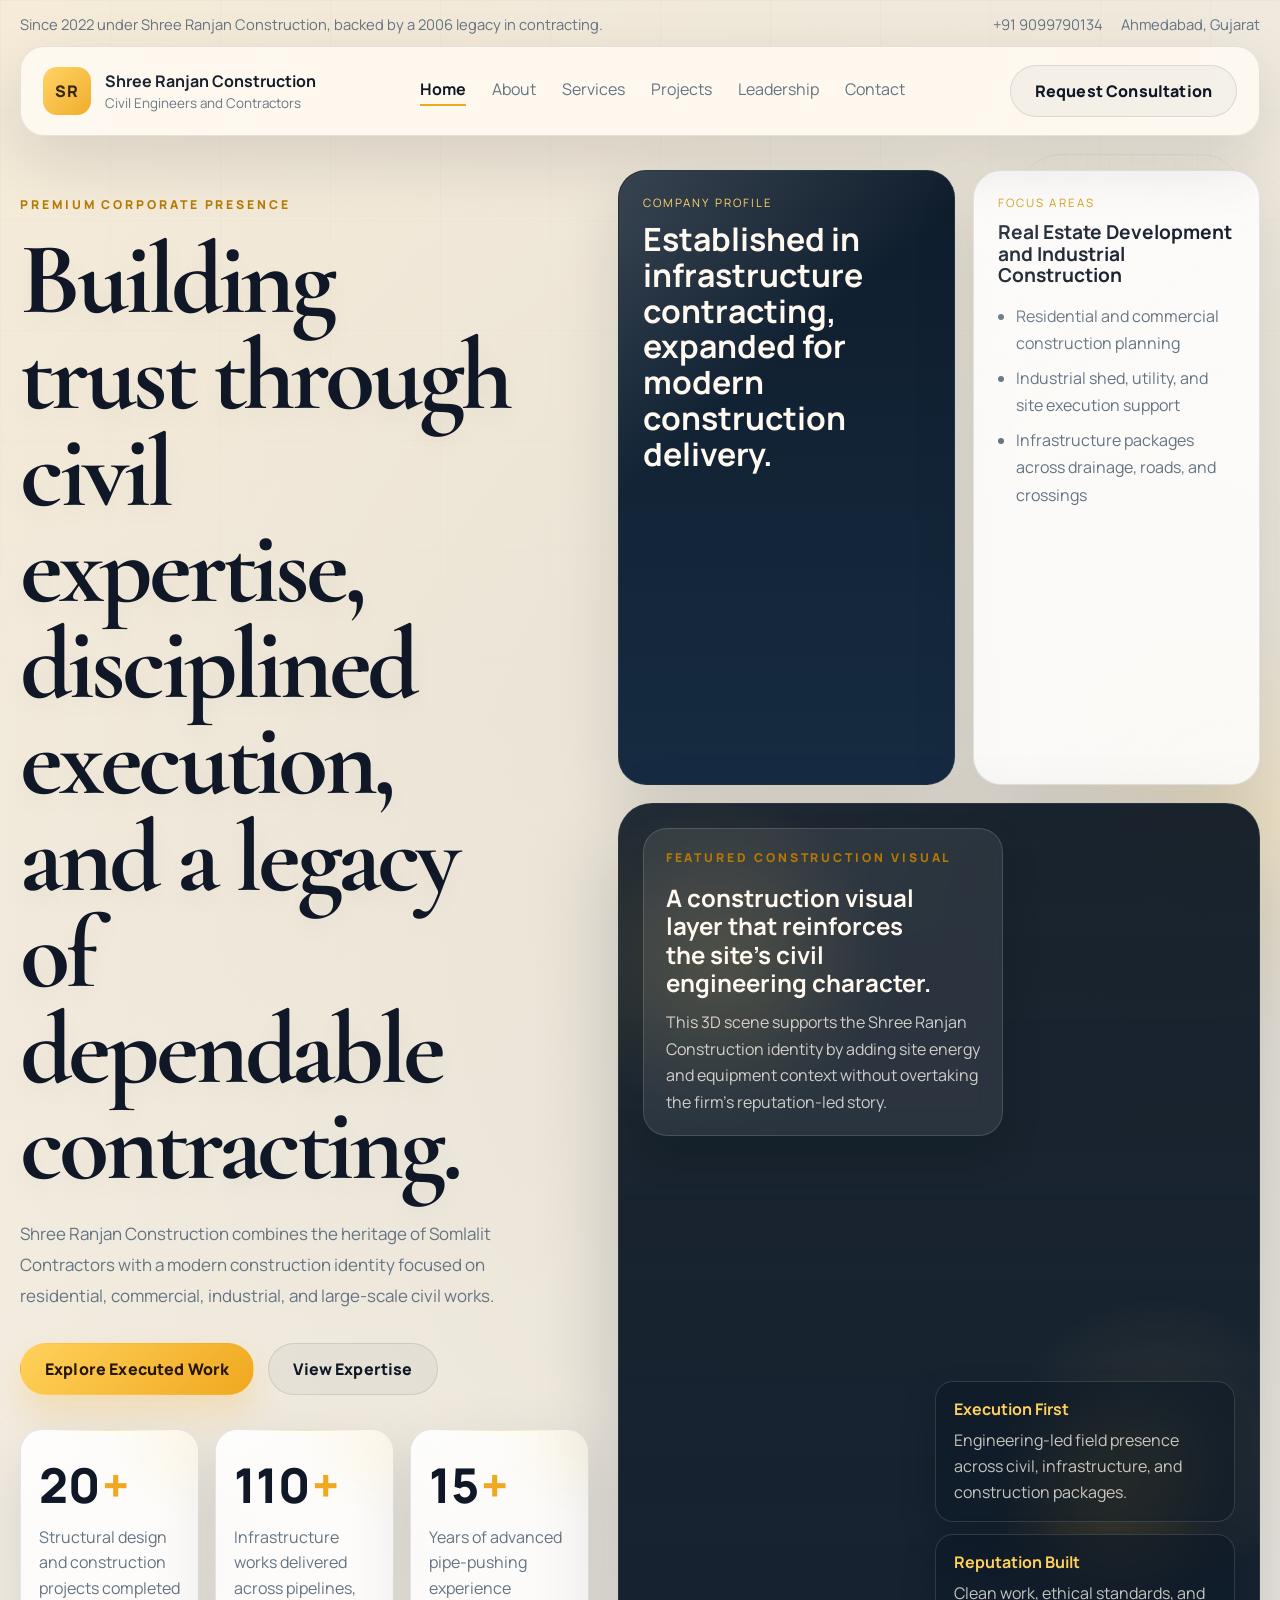
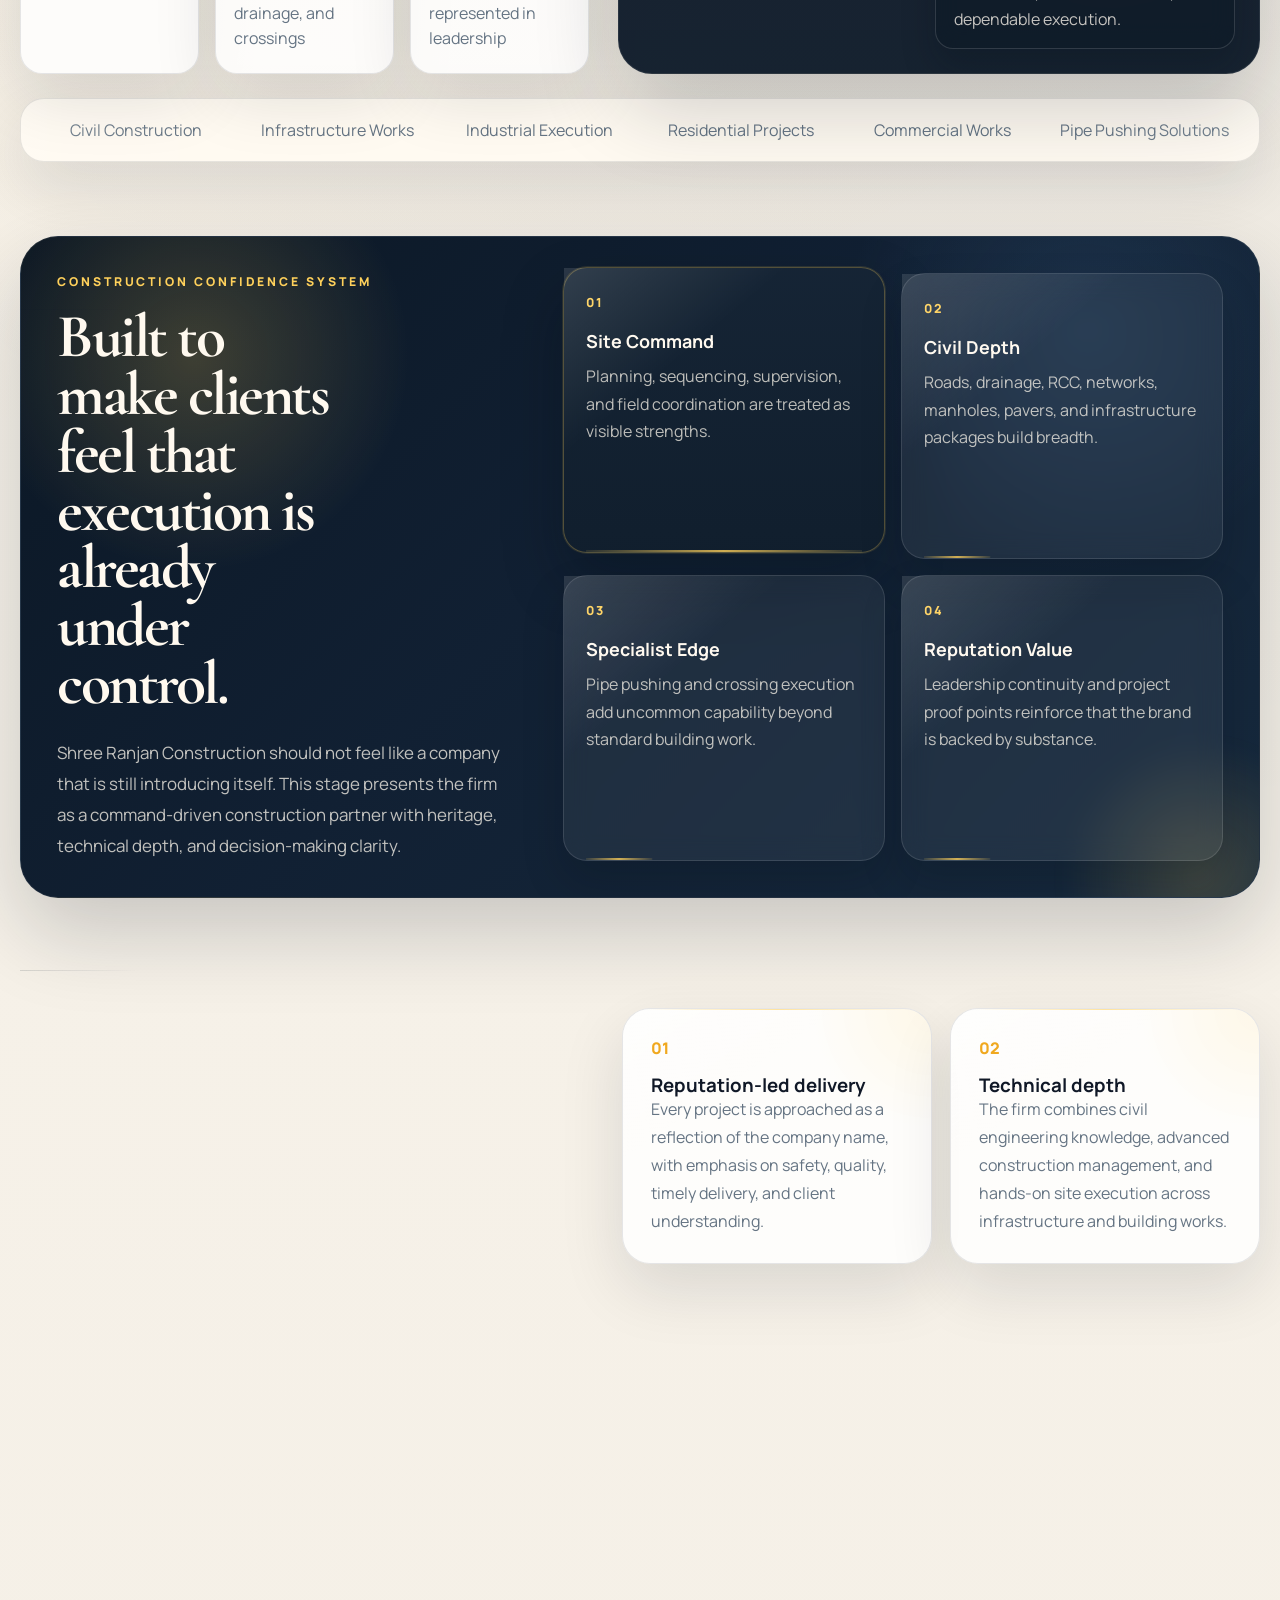
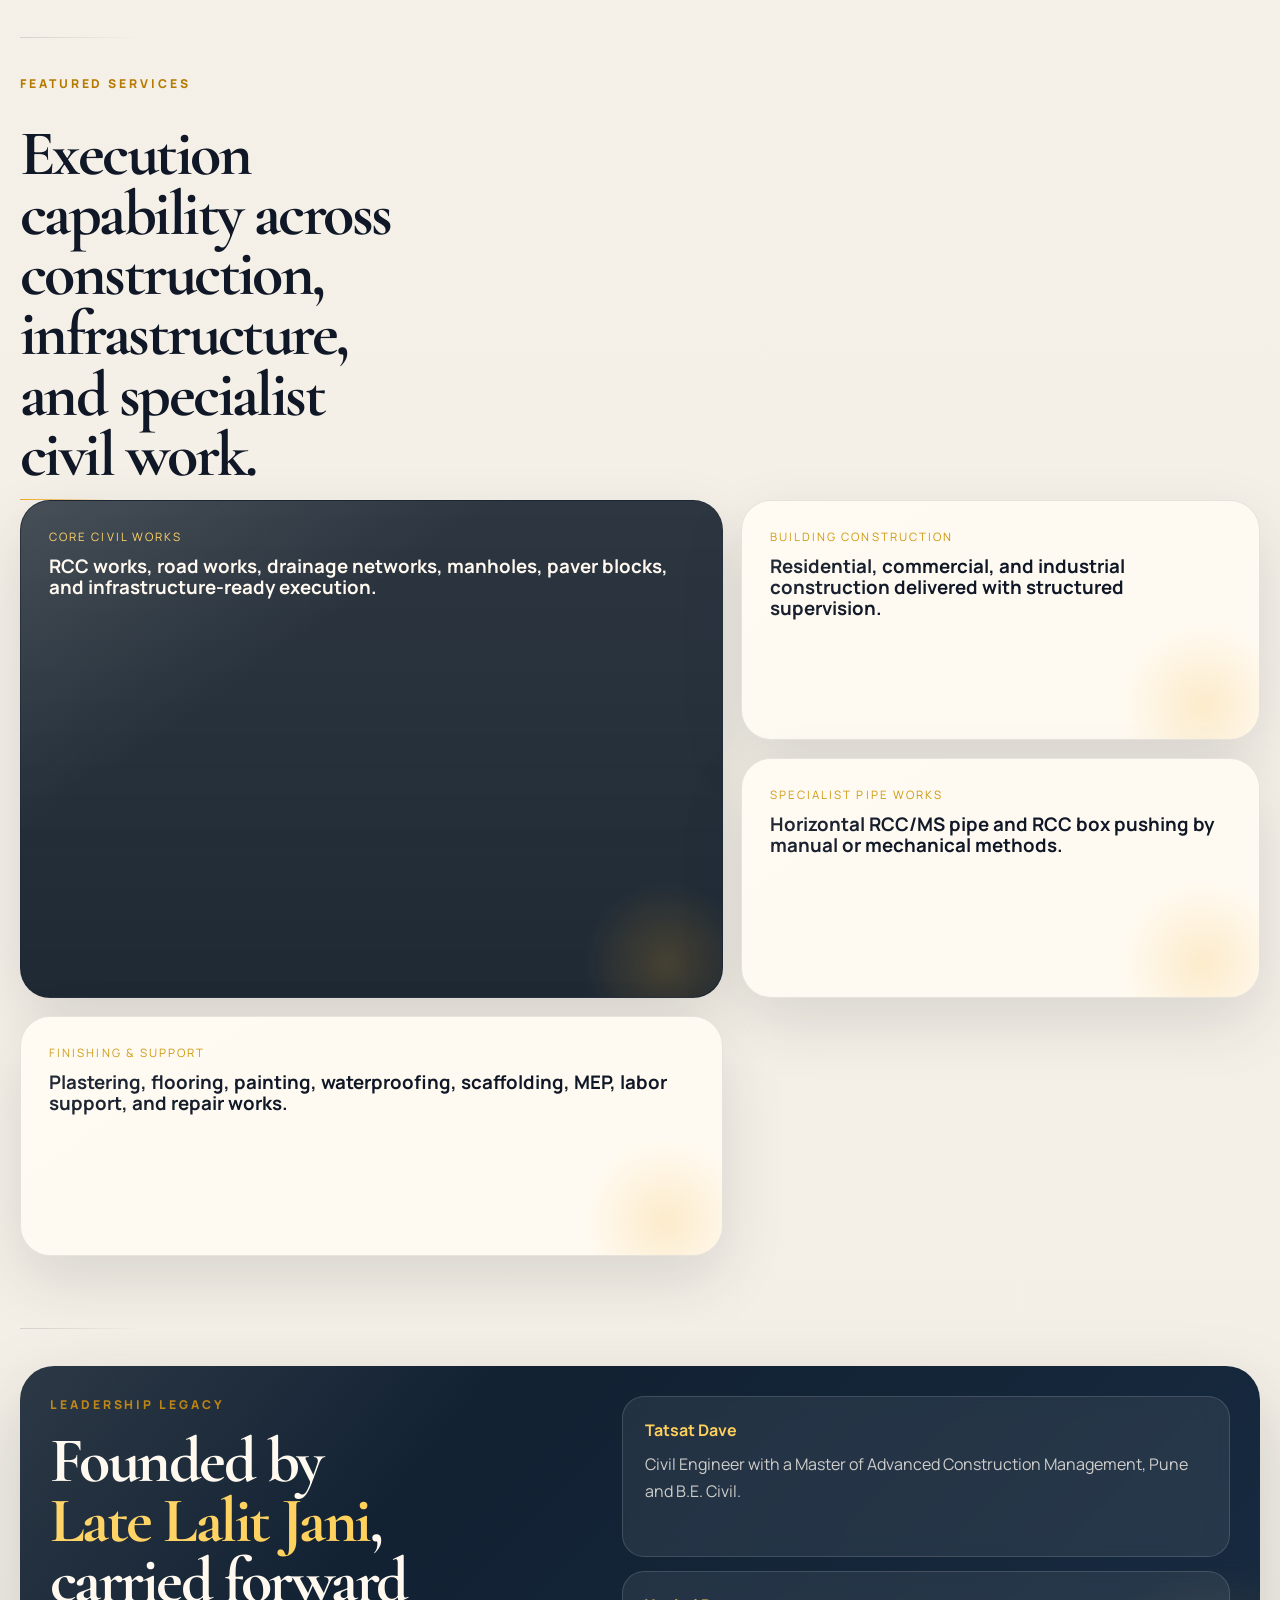
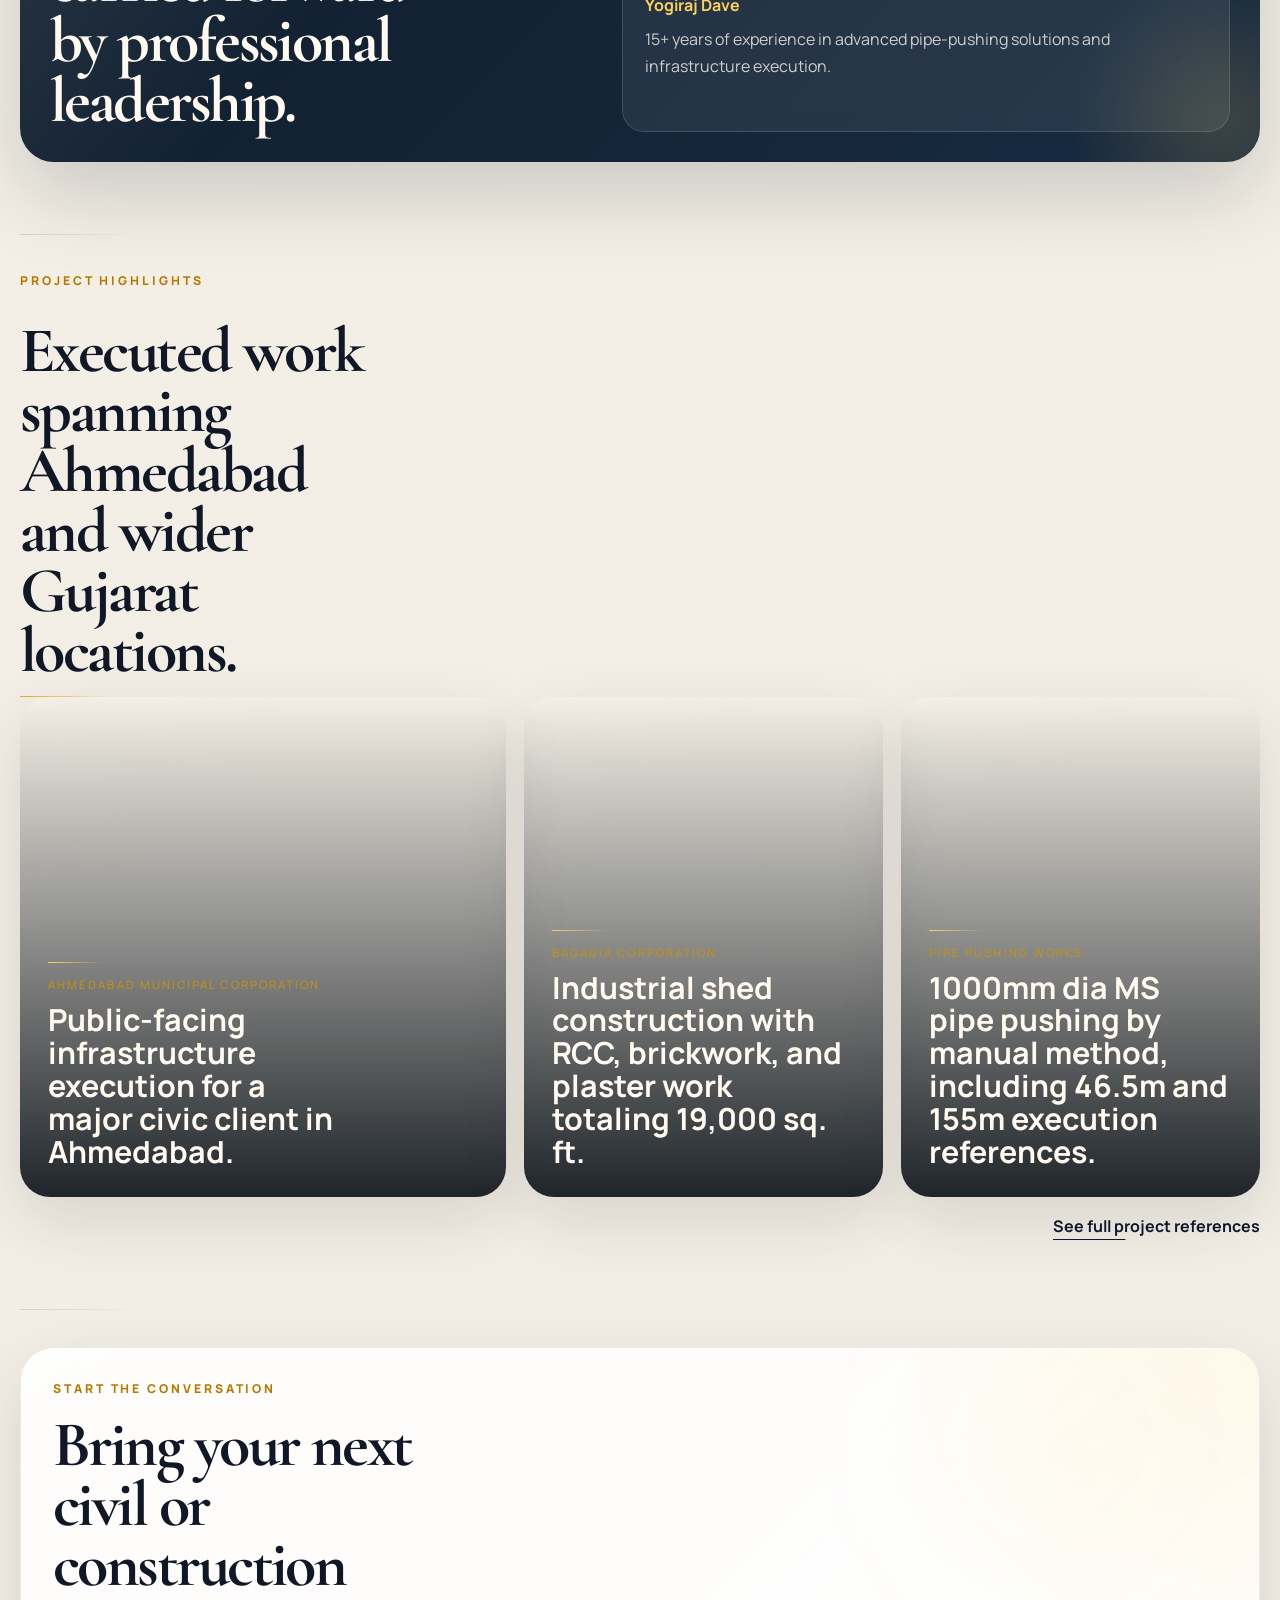
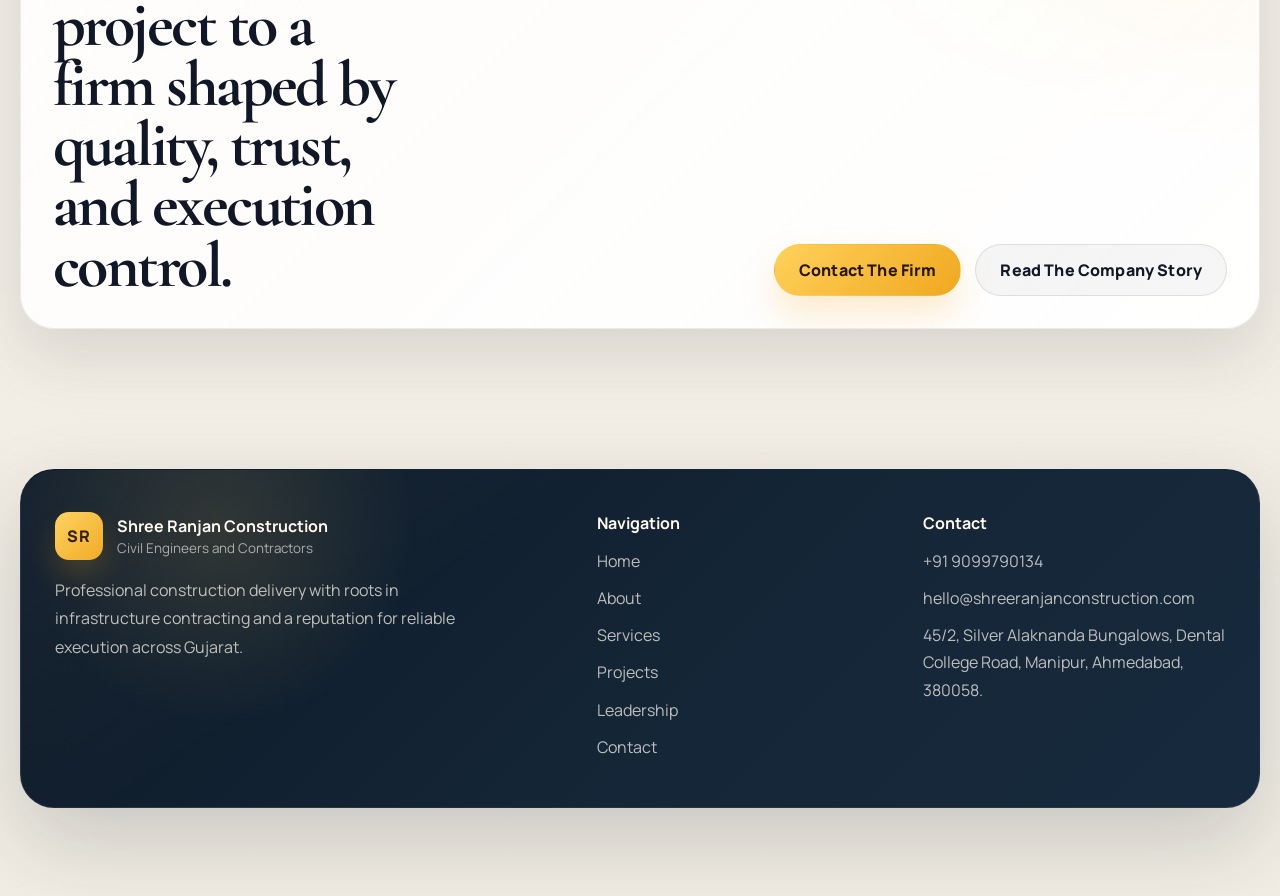
==== commit 67240de2: "Add proof stages and refine contact spacing" ====
--- a/index.html
+++ b/index.html
@@ -121,7 +121,7 @@
                 </article>
                 <article class="model-chip">
                   <strong>Reputation Built</strong>
-                  <span>Every visual and every project reference supports the firm’s premium public image.</span>
+                  <span>Clean work, ethical standards, and dependable execution.</span>
                 </article>
               </div>
 
@@ -141,6 +141,42 @@
           <p>Residential Projects</p>
           <p>Commercial Works</p>
           <p>Pipe Pushing Solutions</p>
+        </section>
+
+        <section class="section proof-stage reveal" data-signal-rotator>
+          <div class="proof-copy">
+            <p class="eyebrow">Construction Confidence System</p>
+            <h2>Built to make clients feel that execution is already under control.</h2>
+            <p class="section-copy">
+              Shree Ranjan Construction should not feel like a company that is
+              still introducing itself. This stage presents the firm as a
+              command-driven construction partner with heritage, technical
+              depth, and decision-making clarity.
+            </p>
+          </div>
+
+          <div class="proof-grid">
+            <article class="proof-card is-active" data-signal-card>
+              <span class="proof-index">01</span>
+              <strong>Site Command</strong>
+              <p>Planning, sequencing, supervision, and field coordination are treated as visible strengths.</p>
+            </article>
+            <article class="proof-card" data-signal-card>
+              <span class="proof-index">02</span>
+              <strong>Civil Depth</strong>
+              <p>Roads, drainage, RCC, networks, manholes, pavers, and infrastructure packages build breadth.</p>
+            </article>
+            <article class="proof-card" data-signal-card>
+              <span class="proof-index">03</span>
+              <strong>Specialist Edge</strong>
+              <p>Pipe pushing and crossing execution add uncommon capability beyond standard building work.</p>
+            </article>
+            <article class="proof-card" data-signal-card>
+              <span class="proof-index">04</span>
+              <strong>Reputation Value</strong>
+              <p>Leadership continuity and project proof points reinforce that the brand is backed by substance.</p>
+            </article>
+          </div>
         </section>
 
         <section class="section two-column-grid">
--- a/styles.css
+++ b/styles.css
@@ -38,6 +38,13 @@
     linear-gradient(180deg, #f8f3ea 0%, #f2ede4 100%);
 }
 
+body.page-internal {
+  background:
+    radial-gradient(circle at top left, rgba(240, 168, 31, 0.09), transparent 26%),
+    radial-gradient(circle at 84% 12%, rgba(13, 26, 41, 0.1), transparent 22%),
+    linear-gradient(180deg, #f9f4ec 0%, #f0eadf 100%);
+}
+
 body::before {
   content: "";
   position: fixed;
@@ -73,7 +80,7 @@
 .site-wrap {
   width: min(calc(100% - 40px), var(--max-width));
   margin: 0 auto;
-  padding-bottom: 64px;
+  padding-bottom: 88px;
 }
 
 .utility-bar {
@@ -128,6 +135,7 @@
     box-shadow 260ms ease,
     background 260ms ease,
     border-color 260ms ease;
+  overflow: hidden;
 }
 
 .site-header::before {
@@ -294,9 +302,30 @@
   position: relative;
 }
 
+.hero-home::before {
+  content: "";
+  position: absolute;
+  inset: 18px 18px auto auto;
+  width: 220px;
+  height: 220px;
+  border-radius: 40px;
+  border: 1px solid rgba(13, 26, 41, 0.08);
+  background:
+    linear-gradient(rgba(13, 26, 41, 0.03) 1px, transparent 1px),
+    linear-gradient(90deg, rgba(13, 26, 41, 0.03) 1px, transparent 1px);
+  background-size: 22px 22px;
+  opacity: 0.42;
+  pointer-events: none;
+}
+
 .hero-copy,
 .page-hero {
   padding-top: 26px;
+}
+
+.hero-copy {
+  position: relative;
+  z-index: 1;
 }
 
 .eyebrow {
@@ -345,6 +374,10 @@
   line-height: 1.84;
 }
 
+.hero-copy .lead {
+  max-width: 54ch;
+}
+
 .hero-actions,
 .cta-actions {
   display: flex;
@@ -358,6 +391,7 @@
   grid-template-columns: repeat(3, minmax(0, 1fr));
   gap: 16px;
   margin-top: 34px;
+  position: relative;
 }
 
 .stat-grid article,
@@ -380,6 +414,7 @@
 .stat-grid article {
   padding: 22px 18px;
   border-radius: 22px;
+  min-height: 148px;
 }
 
 .stat-grid article::before,
@@ -441,6 +476,8 @@
   display: grid;
   gap: 18px;
   perspective: 1200px;
+  position: relative;
+  z-index: 1;
 }
 
 .hero-stage-top {
@@ -461,6 +498,7 @@
 .hero-note {
   background: linear-gradient(180deg, #0f1d2c, #162b41);
   color: #fff9ef;
+  border: 1px solid rgba(255, 255, 255, 0.08);
 }
 
 .mini-note {
@@ -546,6 +584,7 @@
   background-position: center;
   box-shadow: 0 34px 84px rgba(13, 26, 41, 0.2);
   transform-style: preserve-3d;
+  border: 1px solid rgba(255, 255, 255, 0.08);
 }
 
 .model-stage::before {
@@ -628,6 +667,7 @@
   border: 1px solid var(--white-line);
   backdrop-filter: blur(12px);
   color: #fff9ef;
+  box-shadow: 0 18px 36px rgba(6, 15, 24, 0.18);
 }
 
 .model-caption h3 {
@@ -656,6 +696,7 @@
   box-shadow: var(--shadow);
   position: relative;
   overflow: hidden;
+  isolation: isolate;
 }
 
 .marquee-strip::before {
@@ -694,9 +735,178 @@
   animation-delay: -5s;
 }
 
+.proof-stage {
+  position: relative;
+  display: grid;
+  grid-template-columns: minmax(0, 0.84fr) minmax(0, 1.16fr);
+  gap: 28px;
+  padding: 36px;
+  border-radius: 38px;
+  background:
+    radial-gradient(circle at 14% 18%, rgba(255, 209, 91, 0.2), transparent 18%),
+    radial-gradient(circle at 86% 14%, rgba(81, 131, 185, 0.16), transparent 20%),
+    linear-gradient(135deg, #0b1724, #112033 46%, #16293d 100%);
+  border: 1px solid rgba(255, 255, 255, 0.08);
+  box-shadow: 0 34px 84px rgba(13, 26, 41, 0.2);
+  overflow: hidden;
+  isolation: isolate;
+  align-items: stretch;
+}
+
+.section.proof-stage {
+  padding-top: 36px;
+  margin-top: 74px;
+}
+
+.proof-stage::before,
+.proof-stage::after {
+  content: "";
+  position: absolute;
+  pointer-events: none;
+}
+
+.proof-stage::before {
+  inset: 0;
+  background:
+    linear-gradient(130deg, rgba(255, 255, 255, 0.08), transparent 32%),
+    linear-gradient(rgba(255, 255, 255, 0.03) 1px, transparent 1px),
+    linear-gradient(90deg, rgba(255, 255, 255, 0.03) 1px, transparent 1px);
+  background-size: auto, 84px 84px, 84px 84px;
+}
+
+.proof-stage::after {
+  right: -80px;
+  bottom: -120px;
+  width: 280px;
+  height: 280px;
+  border-radius: 50%;
+  background: radial-gradient(circle, rgba(255, 209, 91, 0.18), transparent 70%);
+  filter: blur(10px);
+}
+
+.proof-copy,
+.proof-grid {
+  position: relative;
+  z-index: 1;
+}
+
+.proof-copy {
+  align-self: center;
+}
+
+.proof-copy .eyebrow {
+  color: var(--gold-soft);
+}
+
+.proof-copy h2 {
+  margin: 0;
+  max-width: 10ch;
+  font-family: "Cormorant Garamond", Georgia, serif;
+  font-size: clamp(3rem, 4.8vw, 4.6rem);
+  line-height: 0.94;
+  letter-spacing: -0.04em;
+  color: #fff9ef;
+}
+
+.proof-copy .section-copy {
+  max-width: 46ch;
+  color: rgba(255, 249, 239, 0.74);
+}
+
+.proof-grid {
+  display: grid;
+  grid-template-columns: repeat(2, minmax(0, 1fr));
+  gap: 16px;
+  align-self: stretch;
+}
+
+.proof-card {
+  position: relative;
+  min-height: 188px;
+  padding: 22px 22px 20px;
+  border-radius: 24px;
+  background: rgba(255, 255, 255, 0.06);
+  border: 1px solid rgba(255, 255, 255, 0.12);
+  box-shadow: 0 20px 42px rgba(4, 11, 18, 0.18);
+  backdrop-filter: blur(12px);
+  transition:
+    transform 320ms ease,
+    background 320ms ease,
+    border-color 320ms ease,
+    box-shadow 320ms ease;
+}
+
+.proof-card::before {
+  content: "";
+  position: absolute;
+  inset: 0;
+  background: linear-gradient(140deg, rgba(255, 255, 255, 0.12), transparent 34%);
+  pointer-events: none;
+}
+
+.proof-card::after {
+  content: "";
+  position: absolute;
+  left: 22px;
+  right: 22px;
+  bottom: 0;
+  height: 2px;
+  background: linear-gradient(90deg, rgba(255, 209, 91, 0.1), rgba(255, 209, 91, 0.8), rgba(255, 209, 91, 0.1));
+  transform: scaleX(0.24);
+  transform-origin: left;
+  transition: transform 320ms ease;
+}
+
+.proof-card.is-active,
+.proof-card:hover {
+  transform: translateY(-6px);
+  background: linear-gradient(180deg, rgba(22, 37, 53, 0.92), rgba(17, 31, 45, 0.92));
+  border-color: rgba(255, 209, 91, 0.28);
+  box-shadow:
+    0 28px 60px rgba(4, 11, 18, 0.28),
+    0 0 0 1px rgba(255, 209, 91, 0.12);
+}
+
+.proof-card.is-active::after,
+.proof-card:hover::after {
+  transform: scaleX(1);
+}
+
+.proof-index {
+  display: inline-flex;
+  margin-bottom: 18px;
+  color: var(--gold-soft);
+  font-size: 0.78rem;
+  font-weight: 800;
+  letter-spacing: 0.18em;
+}
+
+.proof-card strong {
+  display: block;
+  margin-bottom: 10px;
+  color: #fff9ef;
+  font-size: 1.12rem;
+}
+
+.proof-card p {
+  margin: 0;
+  color: rgba(255, 249, 239, 0.72);
+  line-height: 1.72;
+}
+
 .section {
   padding-top: 110px;
   position: relative;
+}
+
+.section::before {
+  content: "";
+  position: absolute;
+  left: 0;
+  top: 72px;
+  width: 120px;
+  height: 1px;
+  background: linear-gradient(90deg, rgba(13, 26, 41, 0.14), transparent);
 }
 
 .two-column-grid,
@@ -745,6 +955,7 @@
 .feature-card {
   padding: 28px;
   border-radius: 28px;
+  min-height: 100%;
 }
 
 .feature-card span {
@@ -802,6 +1013,15 @@
   background-position: center;
   color: #fff9ef;
   grid-row: span 2;
+}
+
+.service-category,
+.reference-card,
+.matrix-card,
+.leader-card,
+.contact-card,
+.overview-panel {
+  min-height: 100%;
 }
 
 .service-panel-large p {
@@ -831,6 +1051,18 @@
   overflow: hidden;
 }
 
+.dark-band-inner::after {
+  content: "";
+  position: absolute;
+  inset: auto -10% -30% auto;
+  width: 320px;
+  height: 320px;
+  border-radius: 50%;
+  background: radial-gradient(circle, rgba(255, 209, 91, 0.16), transparent 68%);
+  filter: blur(10px);
+  pointer-events: none;
+}
+
 .dark-band-inner::before {
   background: linear-gradient(130deg, rgba(255, 255, 255, 0.12), transparent 32%);
 }
@@ -863,6 +1095,7 @@
   display: grid;
   grid-template-columns: 1.15fr 0.85fr 0.85fr;
   gap: 18px;
+  align-items: stretch;
 }
 
 .project-card {
@@ -1015,6 +1248,10 @@
   gap: 24px;
   padding: 32px;
   border-radius: 34px;
+  background:
+    linear-gradient(135deg, rgba(255, 255, 255, 0.82), rgba(255, 255, 255, 0.96)),
+    radial-gradient(circle at 85% 18%, rgba(240, 168, 31, 0.16), transparent 24%);
+  border: 1px solid rgba(16, 24, 39, 0.08);
 }
 
 .page-hero {
@@ -1455,6 +1692,7 @@
 .reference-grid,
 .matrix-grid {
   grid-template-columns: repeat(2, minmax(0, 1fr));
+  align-items: stretch;
 }
 
 .service-category {
@@ -1489,6 +1727,22 @@
 
 .contact-grid {
   grid-template-columns: repeat(3, minmax(0, 1fr));
+  align-items: stretch;
+}
+
+.contact-summary-section {
+  grid-template-columns: repeat(2, minmax(0, 1fr));
+  gap: 18px;
+  padding-top: 0;
+  margin-top: 72px;
+}
+
+.contact-summary-section::before {
+  display: none;
+}
+
+.contact-card-wide {
+  grid-column: 1 / -1;
 }
 
 .contact-card h3 a {
@@ -1500,14 +1754,21 @@
   grid-template-columns: minmax(0, 0.9fr) minmax(0, 1.1fr);
   gap: 28px;
   margin-top: 110px;
-  padding: 44px 0 0;
+  padding: 42px 34px 36px;
+  border: 1px solid rgba(255, 255, 255, 0.08);
   border-top: 1px solid var(--line);
-  position: relative;
+  border-radius: 34px;
+  background:
+    radial-gradient(circle at 16% 18%, rgba(255, 209, 91, 0.12), transparent 18%),
+    linear-gradient(135deg, #0c1825, #142536 52%, #172a3d 100%);
+  position: relative;
+  overflow: hidden;
+  box-shadow: 0 34px 84px rgba(13, 26, 41, 0.18);
 }
 
 .footer-brand p {
   max-width: 44ch;
-  color: var(--muted);
+  color: rgba(255, 249, 239, 0.72);
   line-height: 1.78;
 }
 
@@ -1526,14 +1787,44 @@
 .footer-links h3 {
   margin: 0 0 14px;
   font-size: 1rem;
+  color: #fff9ef;
 }
 
 .footer-links a,
 .footer-links p {
   display: block;
   margin: 0 0 10px;
-  color: var(--muted);
+  color: rgba(255, 249, 239, 0.72);
   line-height: 1.7;
+}
+
+.site-footer .brand-mark {
+  box-shadow: 0 16px 28px rgba(240, 168, 31, 0.18);
+}
+
+.site-footer .brand-copy strong {
+  color: #fff9ef;
+}
+
+.site-footer .brand-copy span {
+  color: rgba(255, 249, 239, 0.62);
+}
+
+.site-footer .footer-links a {
+  transition: color 220ms ease, transform 220ms ease;
+}
+
+.site-footer .footer-links a:hover {
+  color: var(--gold-soft);
+  transform: translateX(4px);
+}
+
+.site-footer::after {
+  content: "";
+  position: absolute;
+  inset: 0;
+  background: linear-gradient(145deg, rgba(255, 255, 255, 0.05), transparent 34%);
+  pointer-events: none;
 }
 
 .reveal {
@@ -1599,6 +1890,12 @@
   transition-duration: 90ms;
 }
 
+a:focus-visible,
+button:focus-visible {
+  outline: 2px solid rgba(240, 168, 31, 0.75);
+  outline-offset: 4px;
+}
+
 @keyframes arm-swing {
   0%,
   100% {
@@ -1664,6 +1961,7 @@
 
 @media (max-width: 1180px) {
   .hero-home,
+  .proof-stage,
   .two-column-grid,
   .split-section,
   .dark-band-inner,
@@ -1684,6 +1982,10 @@
     grid-template-columns: 1fr;
   }
 
+  .proof-grid {
+    grid-template-columns: 1fr;
+  }
+
   .project-card,
   .service-panel-large {
     min-height: 320px;
@@ -1740,6 +2042,10 @@
     margin-bottom: 214px;
     width: fit-content;
   }
+
+  .site-footer {
+    padding: 34px 26px 30px;
+  }
 }
 
 @media (max-width: 900px) {
@@ -1750,6 +2056,11 @@
   .utility-bar {
     flex-direction: column;
     align-items: flex-start;
+  }
+
+  .section::before {
+    top: 68px;
+    width: 84px;
   }
 
   .site-header {
@@ -1811,6 +2122,20 @@
     grid-template-columns: repeat(2, minmax(0, 1fr));
   }
 
+  .proof-stage {
+    padding: 28px 22px 24px;
+    border-radius: 30px;
+  }
+
+  .proof-copy h2 {
+    max-width: none;
+    font-size: clamp(2.6rem, 10vw, 4rem);
+  }
+
+  .proof-card {
+    min-height: auto;
+  }
+
   .cta-panel {
     flex-direction: column;
     align-items: stretch;
@@ -1842,6 +2167,11 @@
 
   .page-internal .page-hero {
     padding: 34px 24px 32px;
+  }
+
+  .site-footer {
+    padding: 30px 22px 24px;
+    border-radius: 28px;
   }
 
   .footer-links {
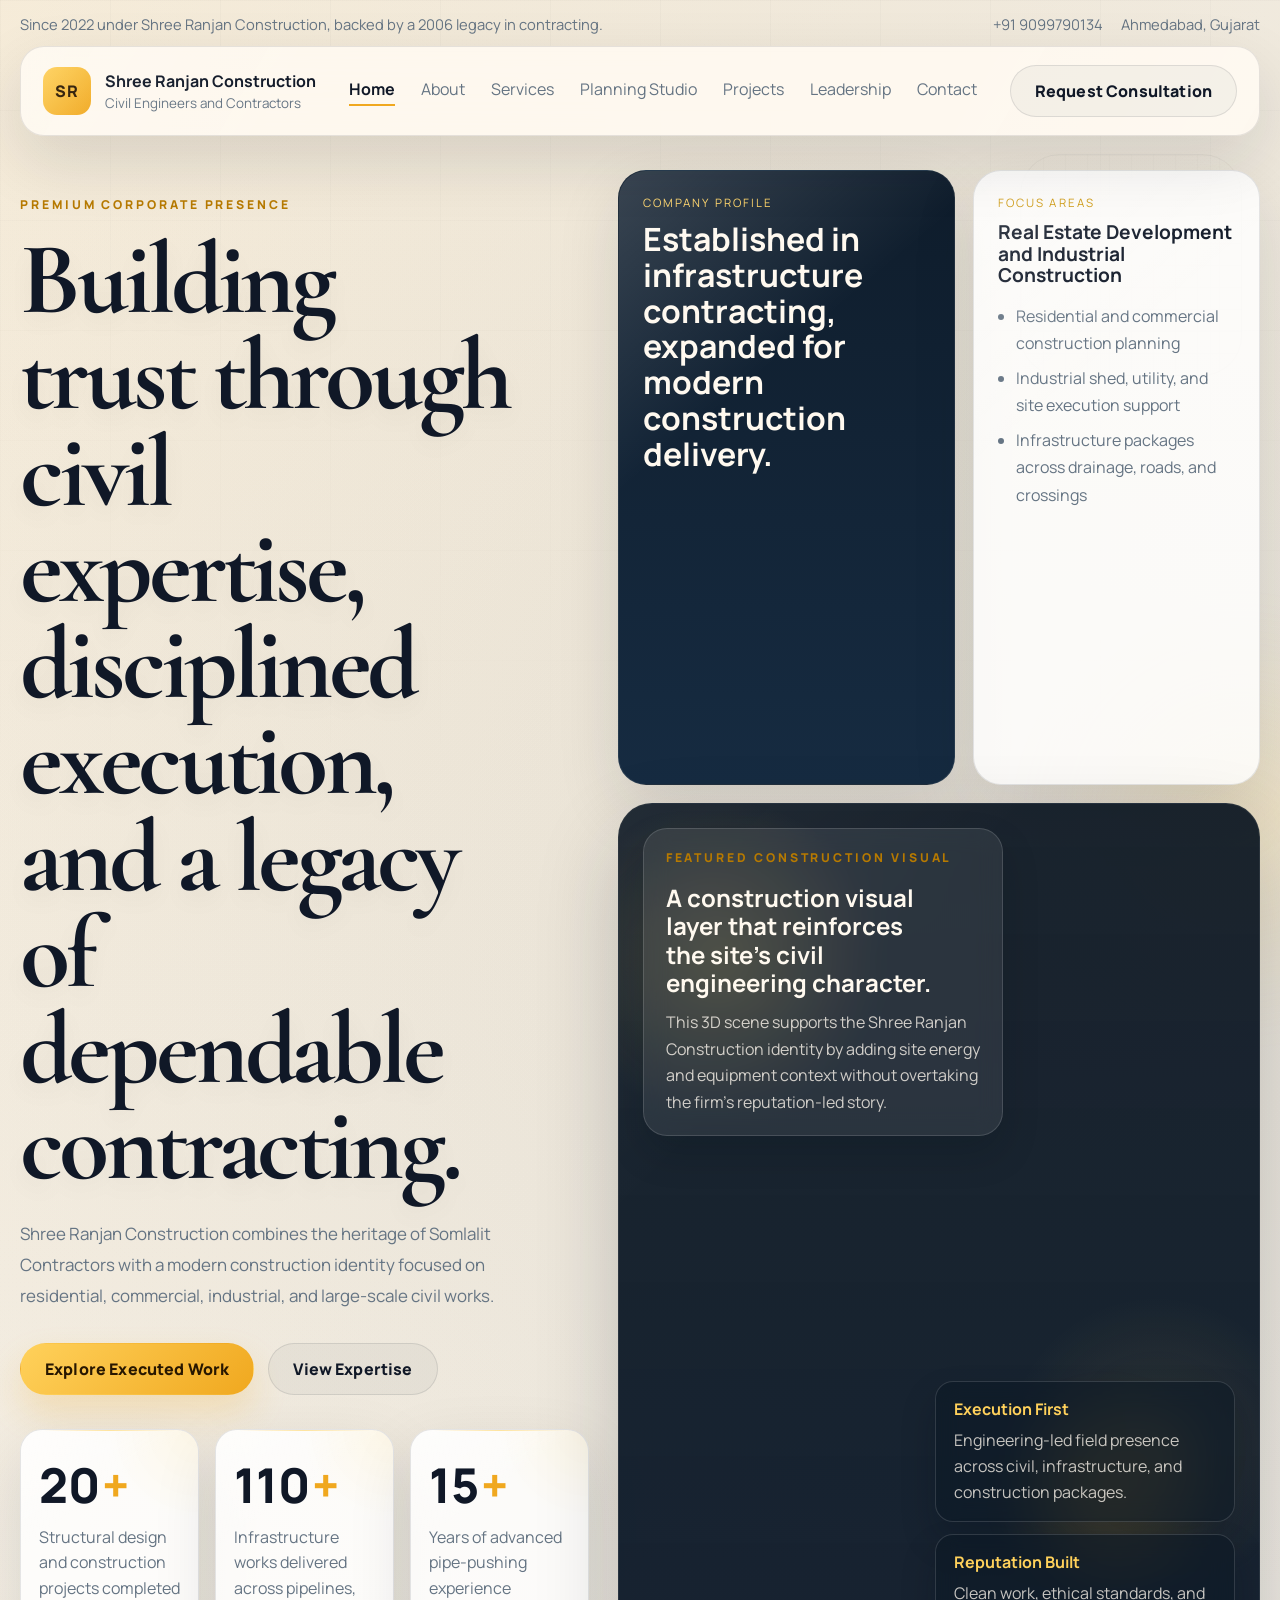
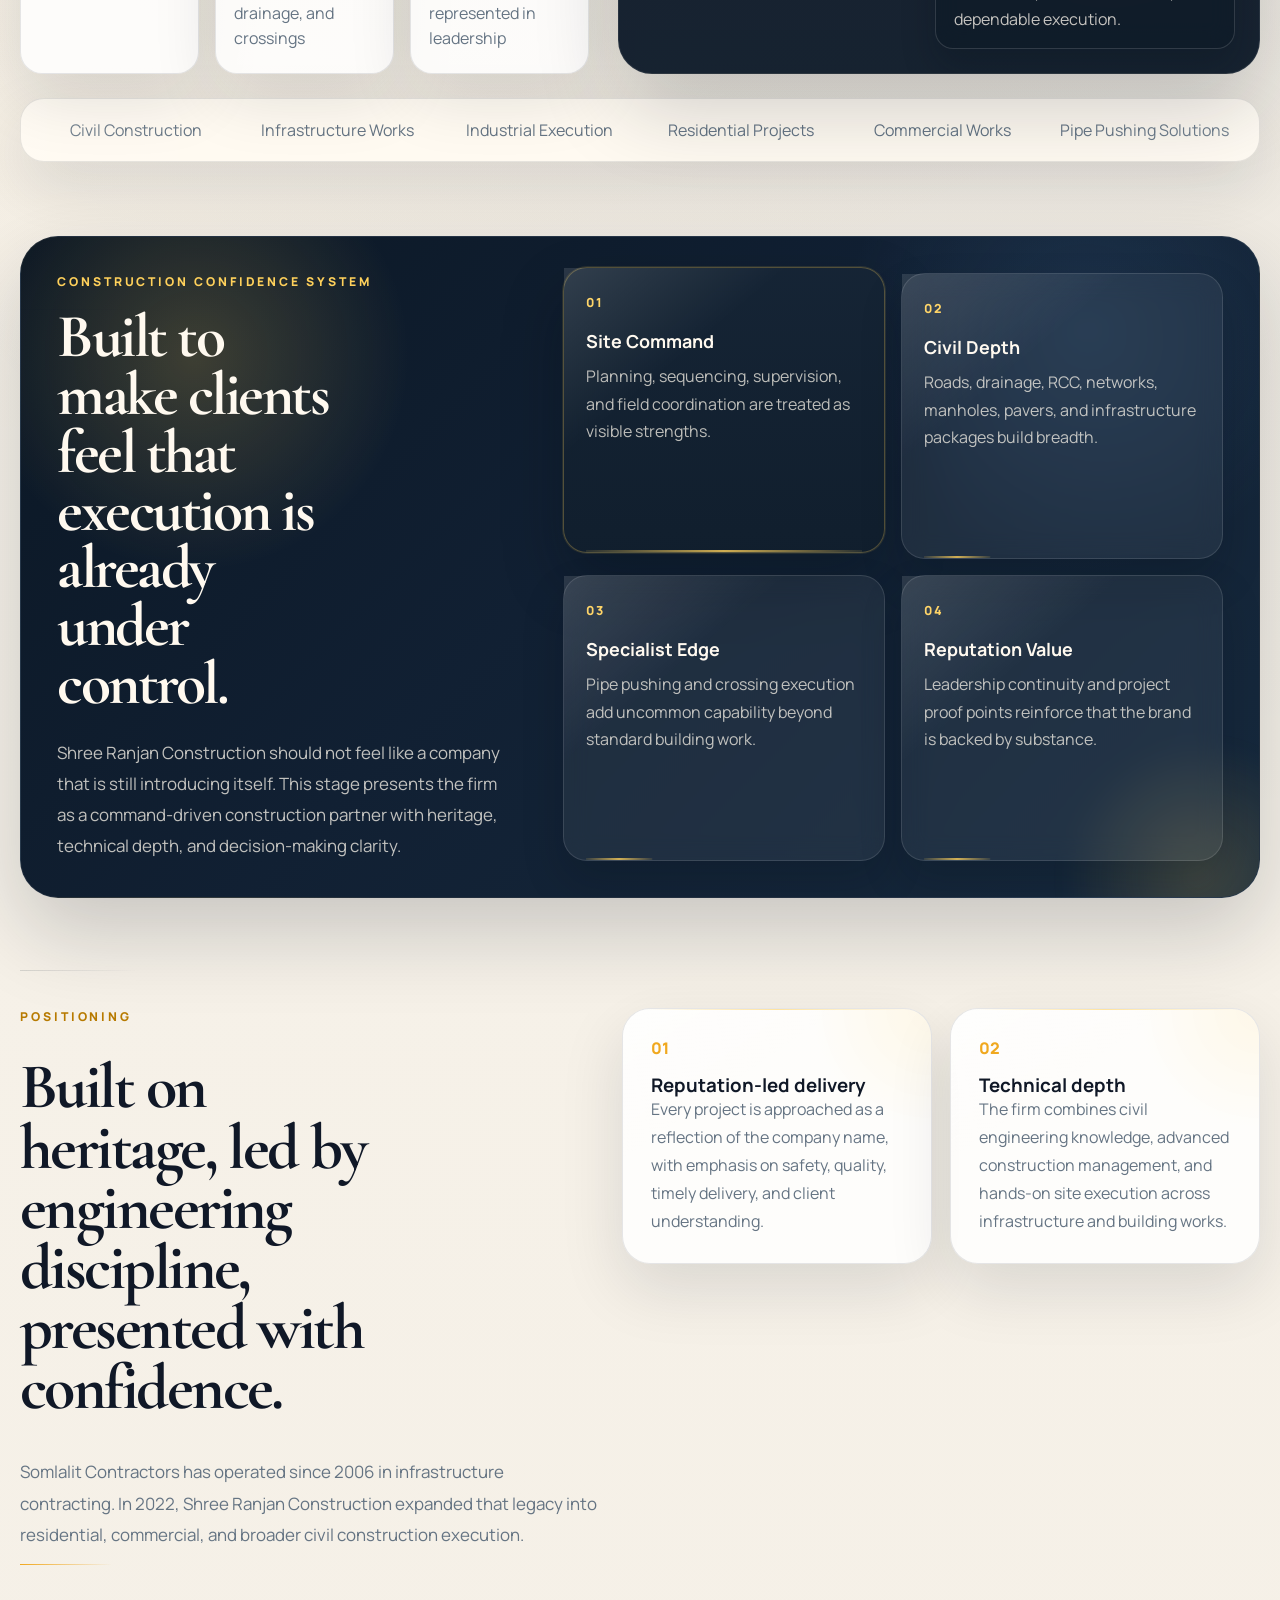
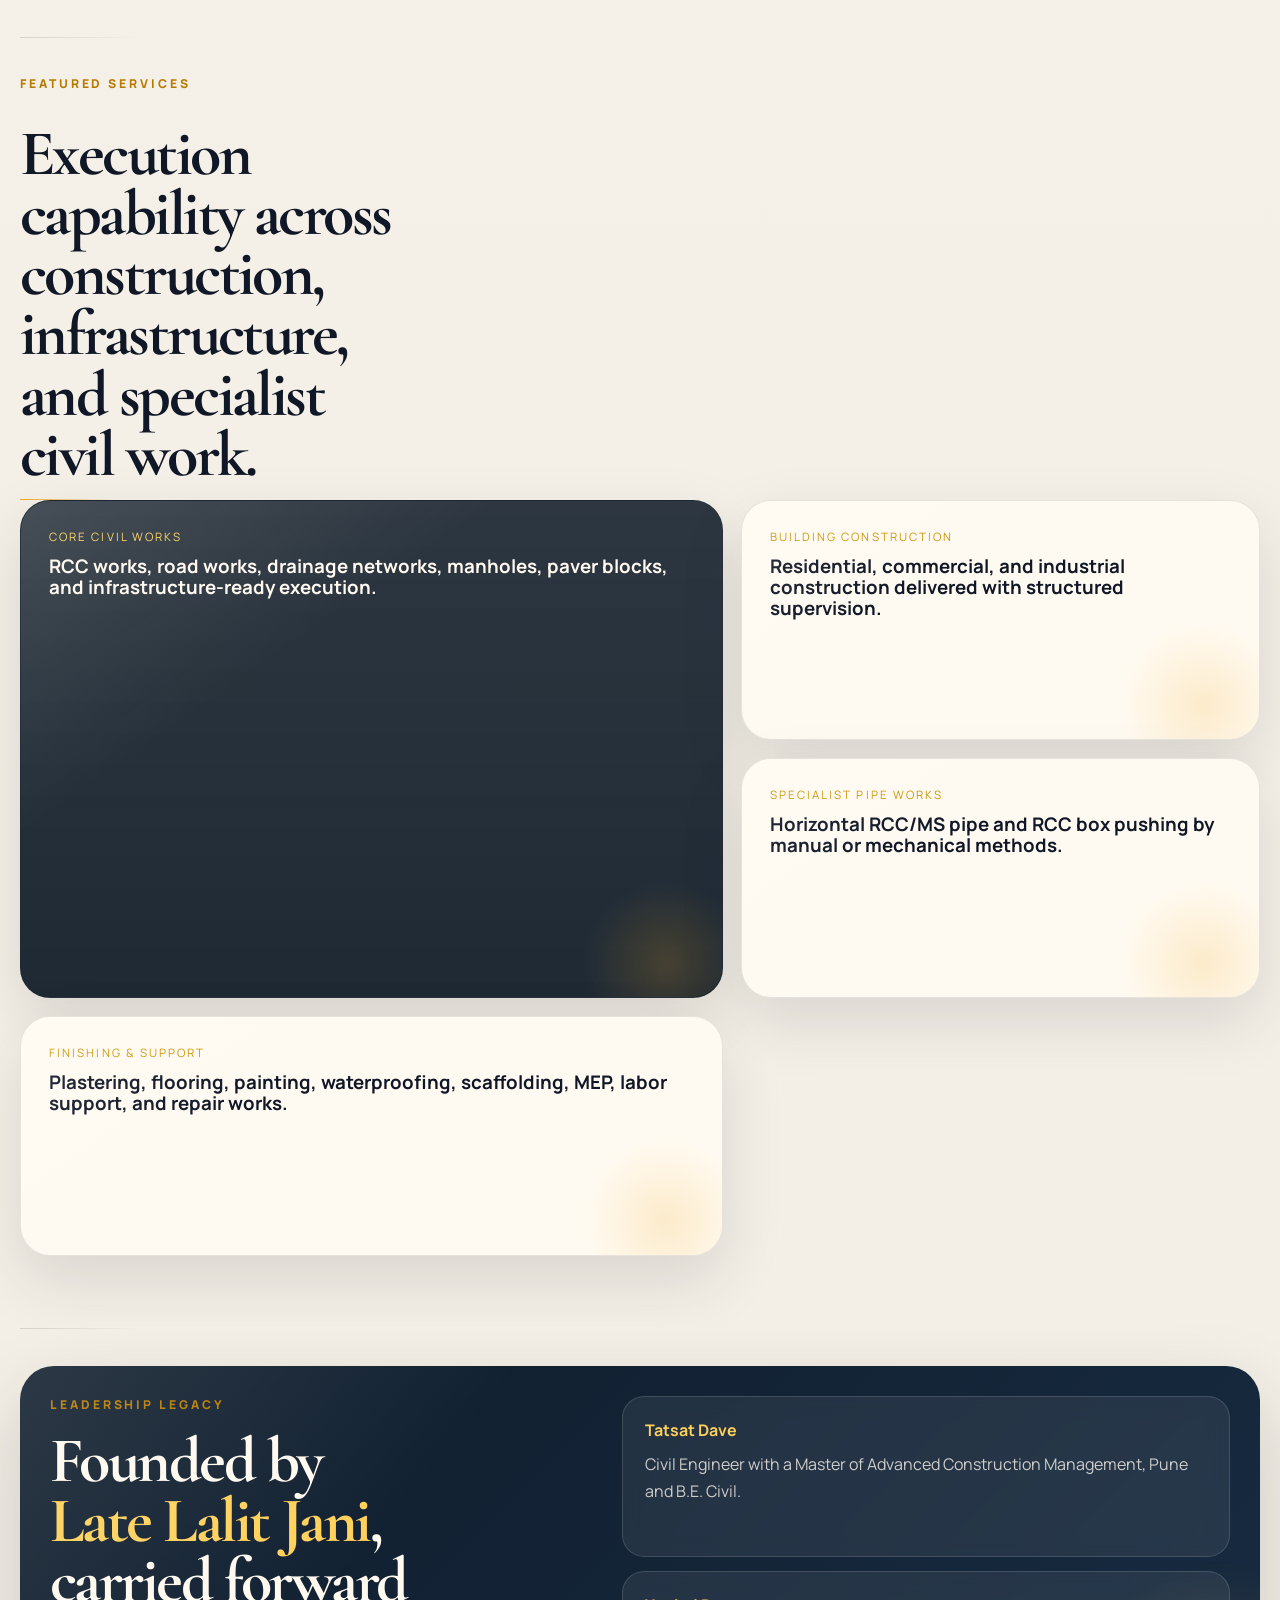
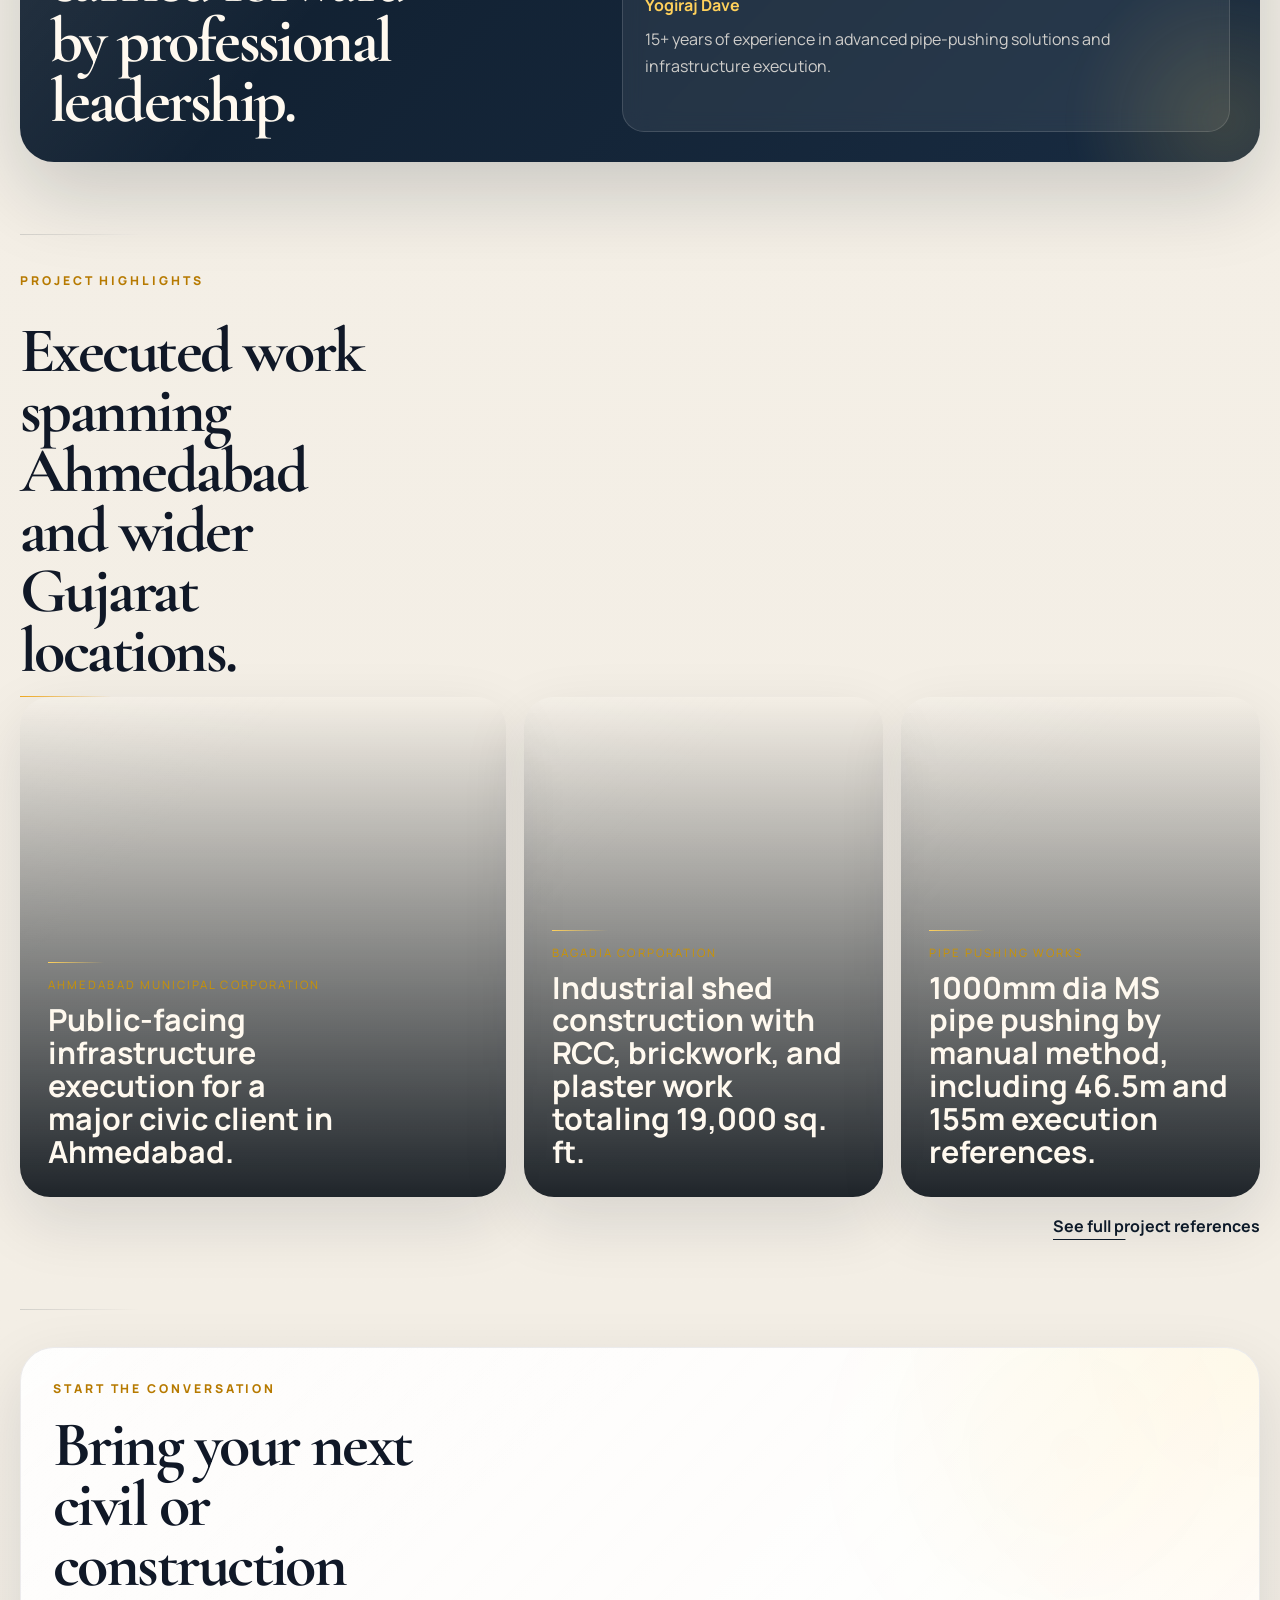
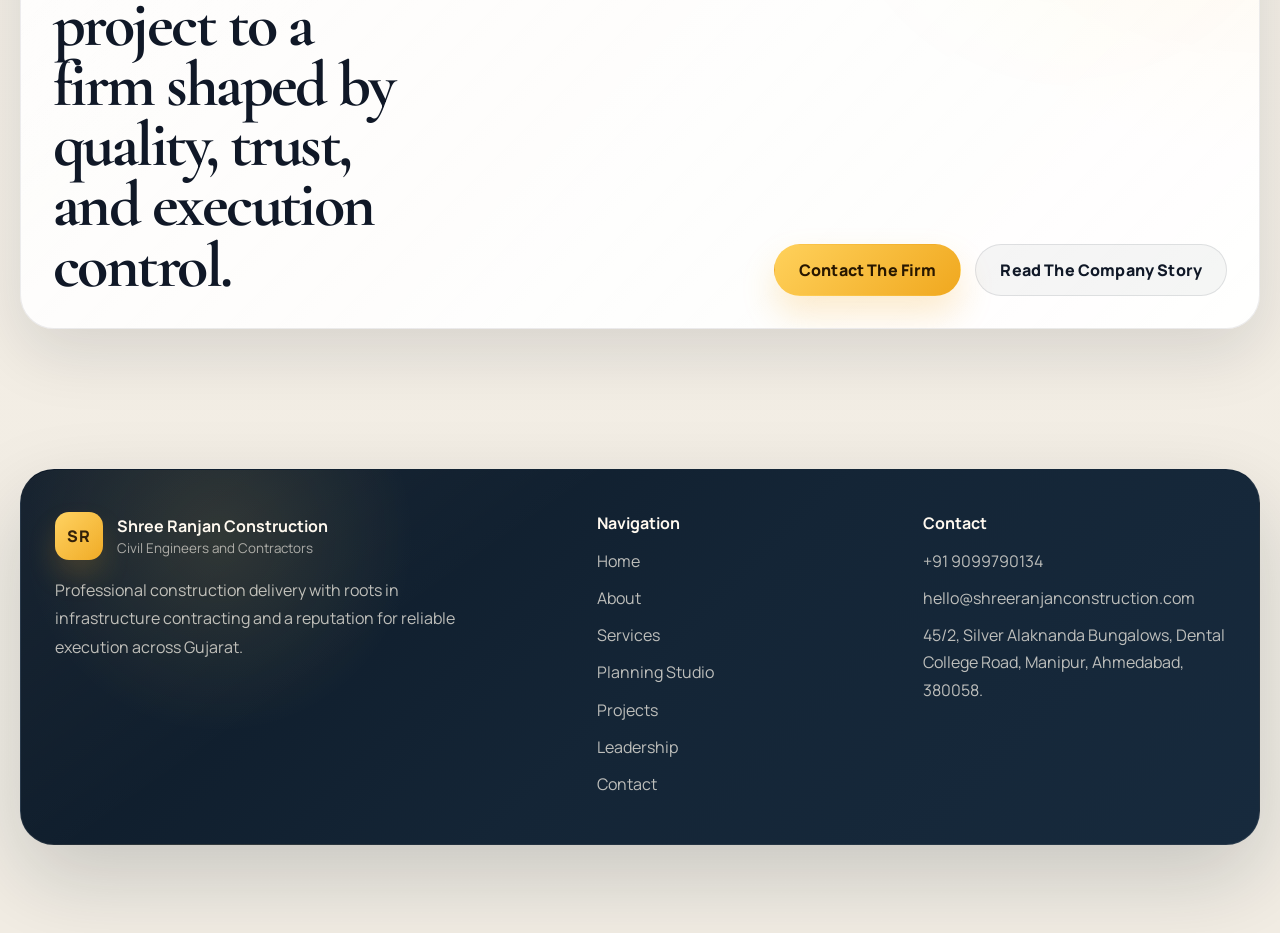
==== commit 134b3c4d: "Add premium planning studio capability" ====
--- a/index.html
+++ b/index.html
@@ -44,6 +44,7 @@
           <a class="is-active" href="./index.html">Home</a>
           <a href="./about.html">About</a>
           <a href="./services.html">Services</a>
+          <a href="./planning-studio.html">Planning Studio</a>
           <a href="./projects.html">Projects</a>
           <a href="./leadership.html">Leadership</a>
           <a href="./contact.html">Contact</a>
@@ -325,6 +326,7 @@
             <a href="./index.html">Home</a>
             <a href="./about.html">About</a>
             <a href="./services.html">Services</a>
+            <a href="./planning-studio.html">Planning Studio</a>
             <a href="./projects.html">Projects</a>
             <a href="./leadership.html">Leadership</a>
             <a href="./contact.html">Contact</a>
--- a/styles.css
+++ b/styles.css
@@ -894,6 +894,170 @@
   line-height: 1.72;
 }
 
+.planner-shell {
+  padding-top: 78px;
+}
+
+.planner-shell::before {
+  display: none;
+}
+
+.planner-stage {
+  position: relative;
+  padding: 32px;
+  border-radius: 38px;
+  background:
+    radial-gradient(circle at 12% 18%, rgba(255, 209, 91, 0.16), transparent 18%),
+    radial-gradient(circle at 82% 16%, rgba(81, 131, 185, 0.12), transparent 18%),
+    linear-gradient(180deg, rgba(255, 250, 241, 0.94), rgba(247, 241, 231, 0.96));
+  border: 1px solid rgba(16, 24, 39, 0.08);
+  box-shadow: 0 34px 86px rgba(13, 26, 41, 0.16);
+  overflow: hidden;
+  isolation: isolate;
+}
+
+.planner-stage::before,
+.planner-stage::after {
+  content: "";
+  position: absolute;
+  pointer-events: none;
+}
+
+.planner-stage::before {
+  inset: 0;
+  background:
+    linear-gradient(130deg, rgba(255, 255, 255, 0.42), transparent 34%),
+    linear-gradient(rgba(13, 26, 41, 0.025) 1px, transparent 1px),
+    linear-gradient(90deg, rgba(13, 26, 41, 0.025) 1px, transparent 1px);
+  background-size: auto, 108px 108px, 108px 108px;
+}
+
+.planner-stage::after {
+  right: -100px;
+  bottom: -130px;
+  width: 320px;
+  height: 320px;
+  border-radius: 50%;
+  background: radial-gradient(circle, rgba(240, 168, 31, 0.16), transparent 70%);
+  filter: blur(10px);
+}
+
+.planner-stage-head,
+.planner-meta,
+.planner-frame-wrap {
+  position: relative;
+  z-index: 1;
+}
+
+.planner-stage-head {
+  display: flex;
+  align-items: end;
+  justify-content: space-between;
+  gap: 24px;
+  margin-bottom: 22px;
+}
+
+.planner-stage-head h2 {
+  margin: 0;
+  font-family: "Cormorant Garamond", Georgia, serif;
+  font-size: clamp(2.6rem, 4.2vw, 4.2rem);
+  line-height: 0.98;
+  letter-spacing: -0.04em;
+  text-wrap: balance;
+}
+
+.planner-intro {
+  margin: 18px 0 0;
+  max-width: 54ch;
+  color: var(--muted);
+  line-height: 1.76;
+}
+
+.planner-badges {
+  display: flex;
+  flex-wrap: wrap;
+  justify-content: flex-end;
+  gap: 10px;
+}
+
+.planner-badges span,
+.planner-note strong {
+  display: inline-flex;
+  align-items: center;
+}
+
+.planner-badges span {
+  min-height: 40px;
+  padding: 0 16px;
+  border-radius: 999px;
+  background: rgba(13, 26, 41, 0.06);
+  border: 1px solid rgba(13, 26, 41, 0.08);
+  color: var(--navy-soft);
+  font-size: 0.84rem;
+  font-weight: 800;
+  letter-spacing: 0.08em;
+  text-transform: uppercase;
+}
+
+.planner-meta {
+  display: grid;
+  grid-template-columns: repeat(2, minmax(0, 1fr));
+  gap: 16px;
+  margin-bottom: 24px;
+}
+
+.planner-note {
+  padding: 18px 20px;
+  border-radius: 22px;
+  background: rgba(255, 255, 255, 0.7);
+  border: 1px solid rgba(16, 24, 39, 0.08);
+  box-shadow: 0 18px 34px rgba(13, 26, 41, 0.08);
+}
+
+.planner-note strong {
+  margin-bottom: 10px;
+  color: var(--navy);
+  font-size: 0.95rem;
+}
+
+.planner-note p {
+  margin: 0;
+  color: var(--muted);
+  line-height: 1.7;
+}
+
+.planner-frame-wrap {
+  position: relative;
+  min-height: 860px;
+  padding: 14px;
+  border-radius: 30px;
+  background:
+    linear-gradient(160deg, rgba(13, 26, 41, 0.96), rgba(23, 43, 65, 0.96)),
+    linear-gradient(145deg, rgba(255, 255, 255, 0.08), transparent 36%);
+  border: 1px solid rgba(255, 255, 255, 0.08);
+  box-shadow:
+    inset 0 0 0 1px rgba(255, 255, 255, 0.04),
+    0 26px 60px rgba(13, 26, 41, 0.18);
+}
+
+.planner-frame-wrap::before {
+  content: "";
+  position: absolute;
+  inset: 14px;
+  border-radius: 22px;
+  border: 1px solid rgba(255, 255, 255, 0.08);
+  pointer-events: none;
+}
+
+.planner-frame {
+  width: 100%;
+  min-height: 832px;
+  display: block;
+  border: 0;
+  border-radius: 20px;
+  background: #dfe5ec;
+}
+
 .section {
   padding-top: 110px;
   position: relative;
@@ -1695,9 +1859,74 @@
   align-items: stretch;
 }
 
+.service-assembly-grid {
+  gap: 22px;
+}
+
 .service-category {
+  position: relative;
   padding: 28px;
   border-radius: 28px;
+  overflow: visible;
+  background:
+    linear-gradient(180deg, rgba(255, 255, 255, 0.94), rgba(247, 241, 231, 0.98)),
+    linear-gradient(145deg, rgba(255, 255, 255, 0.4), transparent 36%);
+  border: 1px solid rgba(16, 24, 39, 0.08);
+  box-shadow:
+    0 24px 52px rgba(13, 26, 41, 0.12),
+    inset 0 1px 0 rgba(255, 255, 255, 0.58);
+}
+
+.service-category::before {
+  inset: auto 18px calc(100% - 6px) 18px;
+  height: 18px;
+  border-radius: 14px 14px 6px 6px;
+  background:
+    linear-gradient(180deg, rgba(255, 209, 91, 0.92), rgba(201, 135, 15, 0.92)),
+    linear-gradient(90deg, rgba(255, 255, 255, 0.34), transparent);
+  box-shadow:
+    0 10px 18px rgba(240, 168, 31, 0.18),
+    inset 0 -2px 0 rgba(10, 20, 31, 0.12);
+}
+
+.service-category::after {
+  left: 26px;
+  right: 26px;
+  top: auto;
+  bottom: -14px;
+  height: 16px;
+  border-radius: 0 0 18px 18px;
+  background: linear-gradient(180deg, rgba(13, 26, 41, 0.14), rgba(13, 26, 41, 0.02));
+  filter: blur(2px);
+  opacity: 0.7;
+}
+
+.service-assembly-grid .service-category:nth-child(odd) {
+  margin-top: 22px;
+}
+
+.service-assembly-grid .service-category:nth-child(3n) {
+  margin-top: 8px;
+}
+
+.service-category p {
+  position: relative;
+  display: inline-flex;
+  align-items: center;
+  gap: 10px;
+  margin-bottom: 16px;
+  margin-top: 22px;
+}
+
+.service-category p::before {
+  content: "";
+  width: 14px;
+  height: 14px;
+  border: 3px solid rgba(13, 26, 41, 0.22);
+  border-top-color: var(--gold);
+  border-right-color: var(--gold);
+  border-radius: 4px;
+  transform: rotate(45deg);
 }
 
 .service-category ul,
@@ -1706,6 +1935,312 @@
   padding-left: 18px;
   color: var(--muted);
   line-height: 1.8;
+}
+
+.service-category ul {
+  position: relative;
+  padding: 18px 0 0 20px;
+  list-style: none;
+}
+
+.service-category ul::before {
+  content: "";
+  position: absolute;
+  left: 0;
+  top: 0;
+  width: calc(100% - 4px);
+  height: 1px;
+  background: linear-gradient(90deg, rgba(13, 26, 41, 0.12), transparent);
+}
+
+.service-category li {
+  position: relative;
+  padding-left: 20px;
+}
+
+.service-category li::before {
+  content: "";
+  position: absolute;
+  left: 0;
+  top: 0.72em;
+  width: 10px;
+  height: 10px;
+  border-radius: 2px;
+  background: linear-gradient(135deg, var(--gold-soft), var(--gold));
+  box-shadow: 0 0 0 4px rgba(240, 168, 31, 0.1);
+}
+
+.service-category li + li {
+  margin-top: 10px;
+}
+
+.service-build {
+  position: relative;
+  height: 88px;
+  margin-bottom: 6px;
+}
+
+.service-build-network .network-line,
+.service-build-network .network-node,
+.service-build-network .network-flow,
+.service-build-rcc .rebar-frame,
+.service-build-rcc .rcc-slab,
+.service-build-pipe .pipe-tunnel,
+.service-build-pipe .pipe-body,
+.service-build-pipe .pipe-head,
+.service-build-pipe .pipe-track,
+.service-build-finish .building-shell,
+.service-build-finish .finish-layer,
+.service-build-finish .finish-window,
+.service-build-support .support-frame,
+.service-build-support .support-plank,
+.service-build-support .support-hook,
+.service-build-sector .sector-tower,
+.service-build-sector .sector-ground {
+  position: absolute;
+}
+
+.service-build-network .network-line {
+  background: linear-gradient(180deg, #8a949e, #5c6976);
+  border-radius: 999px;
+}
+
+.network-line-main {
+  left: 0;
+  right: 22px;
+  bottom: 18px;
+  height: 12px;
+}
+
+.network-line-branch {
+  left: 78px;
+  bottom: 18px;
+  width: 12px;
+  height: 44px;
+}
+
+.network-node {
+  bottom: 14px;
+  width: 20px;
+  height: 20px;
+  border-radius: 50%;
+  background: linear-gradient(135deg, var(--gold-soft), var(--gold));
+  box-shadow: 0 0 0 6px rgba(240, 168, 31, 0.12);
+}
+
+.node-a {
+  left: 8px;
+}
+
+.node-b {
+  left: 72px;
+}
+
+.node-c {
+  right: 18px;
+}
+
+.network-flow {
+  left: 10px;
+  bottom: 21px;
+  width: 26px;
+  height: 6px;
+  border-radius: 999px;
+  background: rgba(198, 233, 255, 0.9);
+  box-shadow: 0 0 14px rgba(198, 233, 255, 0.78);
+  animation: network-pulse 3.6s ease-in-out infinite;
+}
+
+.service-build-rcc .rebar-frame {
+  bottom: 16px;
+  width: 12px;
+  height: 56px;
+  border-radius: 8px;
+  background:
+    repeating-linear-gradient(180deg, #545f6a 0 5px, #8b96a0 5px 9px);
+}
+
+.rebar-left {
+  left: 26px;
+}
+
+.rebar-right {
+  left: 98px;
+}
+
+.service-build-rcc .rcc-slab {
+  border-radius: 12px 12px 8px 8px;
+  background:
+    linear-gradient(180deg, #c8ced3, #8a949e),
+    linear-gradient(145deg, rgba(255, 255, 255, 0.2), transparent 40%);
+  box-shadow: 0 16px 28px rgba(13, 26, 41, 0.1);
+}
+
+.slab-base {
+  left: 18px;
+  bottom: 14px;
+  width: 96px;
+  height: 28px;
+  animation: rcc-settle 3.8s ease-in-out infinite;
+}
+
+.slab-top {
+  left: 44px;
+  bottom: 46px;
+  width: 72px;
+  height: 22px;
+  animation: rcc-settle 3.8s ease-in-out infinite -1s;
+}
+
+.pipe-tunnel {
+  left: 0;
+  right: 8px;
+  bottom: 18px;
+  height: 34px;
+  border-radius: 999px;
+  background: linear-gradient(180deg, rgba(13, 26, 41, 0.08), rgba(13, 26, 41, 0.18));
+  overflow: hidden;
+}
+
+.pipe-body {
+  left: 6px;
+  bottom: 24px;
+  width: 92px;
+  height: 22px;
+  border-radius: 999px;
+  background: linear-gradient(180deg, #b9c1c9, #6f7a86);
+  animation: pipe-drive 3.6s cubic-bezier(0.4, 0, 0.2, 1) infinite;
+}
+
+.pipe-head {
+  left: 78px;
+  bottom: 20px;
+  width: 18px;
+  height: 30px;
+  border-radius: 8px;
+  background: linear-gradient(180deg, var(--gold-soft), var(--gold));
+  animation: pipe-drive 3.6s cubic-bezier(0.4, 0, 0.2, 1) infinite;
+}
+
+.pipe-track {
+  left: 10px;
+  right: 22px;
+  bottom: 32px;
+  height: 4px;
+  border-radius: 999px;
+  background: linear-gradient(90deg, rgba(255,255,255,0.1), rgba(255,255,255,0.44), rgba(255,255,255,0.1));
+}
+
+.building-shell {
+  left: 16px;
+  bottom: 14px;
+  width: 92px;
+  height: 56px;
+  border-radius: 12px 12px 8px 8px;
+  background: linear-gradient(180deg, #d6d8d4, #aea99f);
+  box-shadow: 0 14px 24px rgba(13, 26, 41, 0.1);
+}
+
+.finish-layer {
+  left: 22px;
+  height: 10px;
+  border-radius: 999px;
+  animation: finish-sweep 3.8s ease-in-out infinite;
+}
+
+.finish-layer-one {
+  bottom: 54px;
+  width: 68px;
+  background: linear-gradient(90deg, #f2e2c6, #dcb888);
+}
+
+.finish-layer-two {
+  bottom: 34px;
+  width: 78px;
+  background: linear-gradient(90deg, #bdd7e8, #8caec4);
+  animation-delay: -1.2s;
+}
+
+.finish-window {
+  left: 58px;
+  bottom: 24px;
+  width: 26px;
+  height: 18px;
+  border-radius: 6px;
+  background: linear-gradient(180deg, #d7edf9, #8caec4);
+  box-shadow: inset 0 0 0 3px rgba(13, 26, 41, 0.14);
+}
+
+.service-build-support .support-frame {
+  bottom: 16px;
+  width: 42px;
+  height: 52px;
+  border: 4px solid #717d89;
+  border-top-width: 6px;
+  border-radius: 6px;
+}
+
+.frame-left {
+  left: 14px;
+}
+
+.frame-right {
+  left: 72px;
+}
+
+.support-plank {
+  left: 18px;
+  bottom: 44px;
+  width: 92px;
+  height: 10px;
+  border-radius: 6px;
+  background: linear-gradient(180deg, #d8a35a, #b97f31);
+}
+
+.support-hook {
+  left: 54px;
+  bottom: 56px;
+  width: 18px;
+  height: 18px;
+  border-radius: 50%;
+  box-shadow: inset 0 0 0 5px var(--gold);
+  animation: support-pulse 3.2s ease-in-out infinite;
+}
+
+.sector-tower {
+  bottom: 18px;
+  width: 28px;
+  border-radius: 8px 8px 0 0;
+  background: linear-gradient(180deg, #c8ced3, #8a949e);
+  box-shadow: 0 12px 20px rgba(13, 26, 41, 0.1);
+  transform-origin: bottom center;
+  animation: tower-rise 3.8s ease-in-out infinite;
+}
+
+.tower-one {
+  left: 18px;
+  height: 34px;
+}
+
+.tower-two {
+  left: 54px;
+  height: 52px;
+  animation-delay: -0.8s;
+}
+
+.tower-three {
+  left: 90px;
+  height: 42px;
+  animation-delay: -1.6s;
+}
+
+.sector-ground {
+  left: 8px;
+  right: 8px;
+  bottom: 12px;
+  height: 10px;
+  border-radius: 999px;
+  background: linear-gradient(180deg, #d8a35a, #b97f31);
 }
 
 .reference-card,
@@ -1959,9 +2494,93 @@
   }
 }
 
+@keyframes network-pulse {
+  0%,
+  100% {
+    transform: translateX(0);
+    opacity: 0.4;
+  }
+  30% {
+    opacity: 1;
+  }
+  55% {
+    transform: translateX(58px);
+    opacity: 1;
+  }
+  80% {
+    transform: translateX(94px);
+    opacity: 1;
+  }
+}
+
+@keyframes rcc-settle {
+  0%,
+  100% {
+    transform: translateY(0);
+  }
+  20% {
+    transform: translateY(10px);
+  }
+  46% {
+    transform: translateY(-6px);
+  }
+  68% {
+    transform: translateY(0);
+  }
+}
+
+@keyframes pipe-drive {
+  0%,
+  100% {
+    transform: translateX(0);
+  }
+  50% {
+    transform: translateX(34px);
+  }
+}
+
+@keyframes finish-sweep {
+  0%,
+  100% {
+    transform: scaleX(0.64);
+    opacity: 0.66;
+  }
+  50% {
+    transform: scaleX(1);
+    opacity: 1;
+  }
+}
+
+@keyframes support-pulse {
+  0%,
+  100% {
+    transform: translateY(0);
+    box-shadow: inset 0 0 0 5px var(--gold);
+  }
+  50% {
+    transform: translateY(-6px);
+    box-shadow:
+      inset 0 0 0 5px var(--gold),
+      0 0 0 8px rgba(240, 168, 31, 0.12);
+  }
+}
+
+@keyframes tower-rise {
+  0%,
+  100% {
+    transform: scaleY(0.78);
+    opacity: 0.84;
+  }
+  50% {
+    transform: scaleY(1);
+    opacity: 1;
+  }
+}
+
 @media (max-width: 1180px) {
   .hero-home,
   .proof-stage,
+  .planner-meta,
   .two-column-grid,
   .split-section,
   .dark-band-inner,
@@ -1982,8 +2601,21 @@
     grid-template-columns: 1fr;
   }
 
+  .service-assembly-grid .service-category:nth-child(odd),
+  .service-assembly-grid .service-category:nth-child(3n) {
+    margin-top: 0;
+  }
+
   .proof-grid {
     grid-template-columns: 1fr;
+  }
+
+  .service-build {
+    height: 76px;
+  }
+
+  .service-category p {
+    margin-top: 18px;
   }
 
   .project-card,
@@ -2046,6 +2678,15 @@
   .site-footer {
     padding: 34px 26px 30px;
   }
+
+  .planner-stage-head {
+    flex-direction: column;
+    align-items: flex-start;
+  }
+
+  .planner-badges {
+    justify-content: flex-start;
+  }
 }
 
 @media (max-width: 900px) {
@@ -2101,21 +2742,74 @@
     align-items: stretch;
   }
 
+  .hero-stage-top {
+    grid-template-columns: 1fr;
+  }
+
+  .hero-note,
+  .mini-note {
+    padding: 20px 18px;
+    border-radius: 22px;
+  }
+
+  .hero-note h2 {
+    font-size: 1.5rem;
+    line-height: 1.14;
+  }
+
+  .mini-note h3 {
+    font-size: 1.06rem;
+    line-height: 1.24;
+  }
+
+  .focus-list {
+    margin-top: 14px;
+    padding-left: 16px;
+    font-size: 0.95rem;
+    line-height: 1.6;
+  }
+
+  .focus-list li + li {
+    margin-top: 6px;
+  }
+
   .model-stage {
-    min-height: 460px;
+    min-height: 620px;
   }
 
   .model-stage-rail {
-    left: 24px;
-    right: 24px;
-    bottom: 24px;
-    margin: 0;
+    position: absolute;
+    left: 20px;
+    right: 20px;
+    bottom: 20px;
     max-width: none;
+    gap: 10px;
   }
 
   .model-caption {
+    left: 20px;
+    right: 20px;
+    top: 20px;
     max-width: none;
-    right: 24px;
+    padding: 18px 18px 16px;
+    border-radius: 20px;
+  }
+
+  .model-caption .eyebrow {
+    margin-bottom: 12px;
+    letter-spacing: 0.18em;
+    font-size: 0.68rem;
+  }
+
+  .model-caption h3 {
+    font-size: 1.18rem;
+    line-height: 1.2;
+  }
+
+  .model-caption span {
+    margin-top: 10px;
+    font-size: 0.93rem;
+    line-height: 1.58;
   }
 
   .marquee-strip {
@@ -2127,6 +2821,66 @@
     border-radius: 30px;
   }
 
+  .planner-shell {
+    padding-top: 64px;
+  }
+
+  .planner-stage {
+    padding: 24px 18px 18px;
+    border-radius: 28px;
+  }
+
+  .planner-stage::before {
+    background-size: auto, 72px 72px, 72px 72px;
+  }
+
+  .planner-stage-head {
+    gap: 18px;
+    margin-bottom: 18px;
+  }
+
+  .planner-stage-head h2 {
+    font-size: clamp(2.2rem, 10vw, 3.2rem);
+  }
+
+  .planner-intro {
+    margin-top: 14px;
+    font-size: 0.95rem;
+    line-height: 1.68;
+  }
+
+  .planner-badges span {
+    min-height: 36px;
+    padding: 0 13px;
+    font-size: 0.74rem;
+    letter-spacing: 0.06em;
+  }
+
+  .planner-meta {
+    margin-bottom: 18px;
+  }
+
+  .planner-note {
+    padding: 16px;
+    border-radius: 18px;
+  }
+
+  .planner-frame-wrap {
+    min-height: 700px;
+    padding: 10px;
+    border-radius: 22px;
+  }
+
+  .planner-frame-wrap::before {
+    inset: 10px;
+    border-radius: 16px;
+  }
+
+  .planner-frame {
+    min-height: 676px;
+    border-radius: 14px;
+  }
+
   .proof-copy h2 {
     max-width: none;
     font-size: clamp(2.6rem, 10vw, 4rem);
@@ -2136,6 +2890,47 @@
     min-height: auto;
   }
 
+  .service-build {
+    height: 68px;
+  }
+
+  .network-line-main {
+    right: 12px;
+  }
+
+  .slab-base,
+  .building-shell {
+    width: 68px;
+    height: 26px;
+  }
+
+  .slab-top,
+  .tower-three {
+    width: 46px;
+  }
+
+  .tower-one,
+  .tower-three {
+    width: 24px;
+  }
+
+  .tower-two {
+    left: 48px;
+    width: 24px;
+  }
+
+  .tower-three {
+    left: 78px;
+  }
+
+  .pipe-body {
+    width: 72px;
+  }
+
+  .pipe-head {
+    left: 60px;
+  }
+
   .cta-panel {
     flex-direction: column;
     align-items: stretch;
@@ -2147,7 +2942,18 @@
   }
 
   .model-chip {
-    padding: 14px 16px;
+    padding: 14px 15px;
+    border-radius: 16px;
+  }
+
+  .model-chip strong {
+    margin-bottom: 6px;
+    font-size: 0.92rem;
+  }
+
+  .model-chip span {
+    font-size: 0.9rem;
+    line-height: 1.5;
   }
 
   .timeline-path-art {
